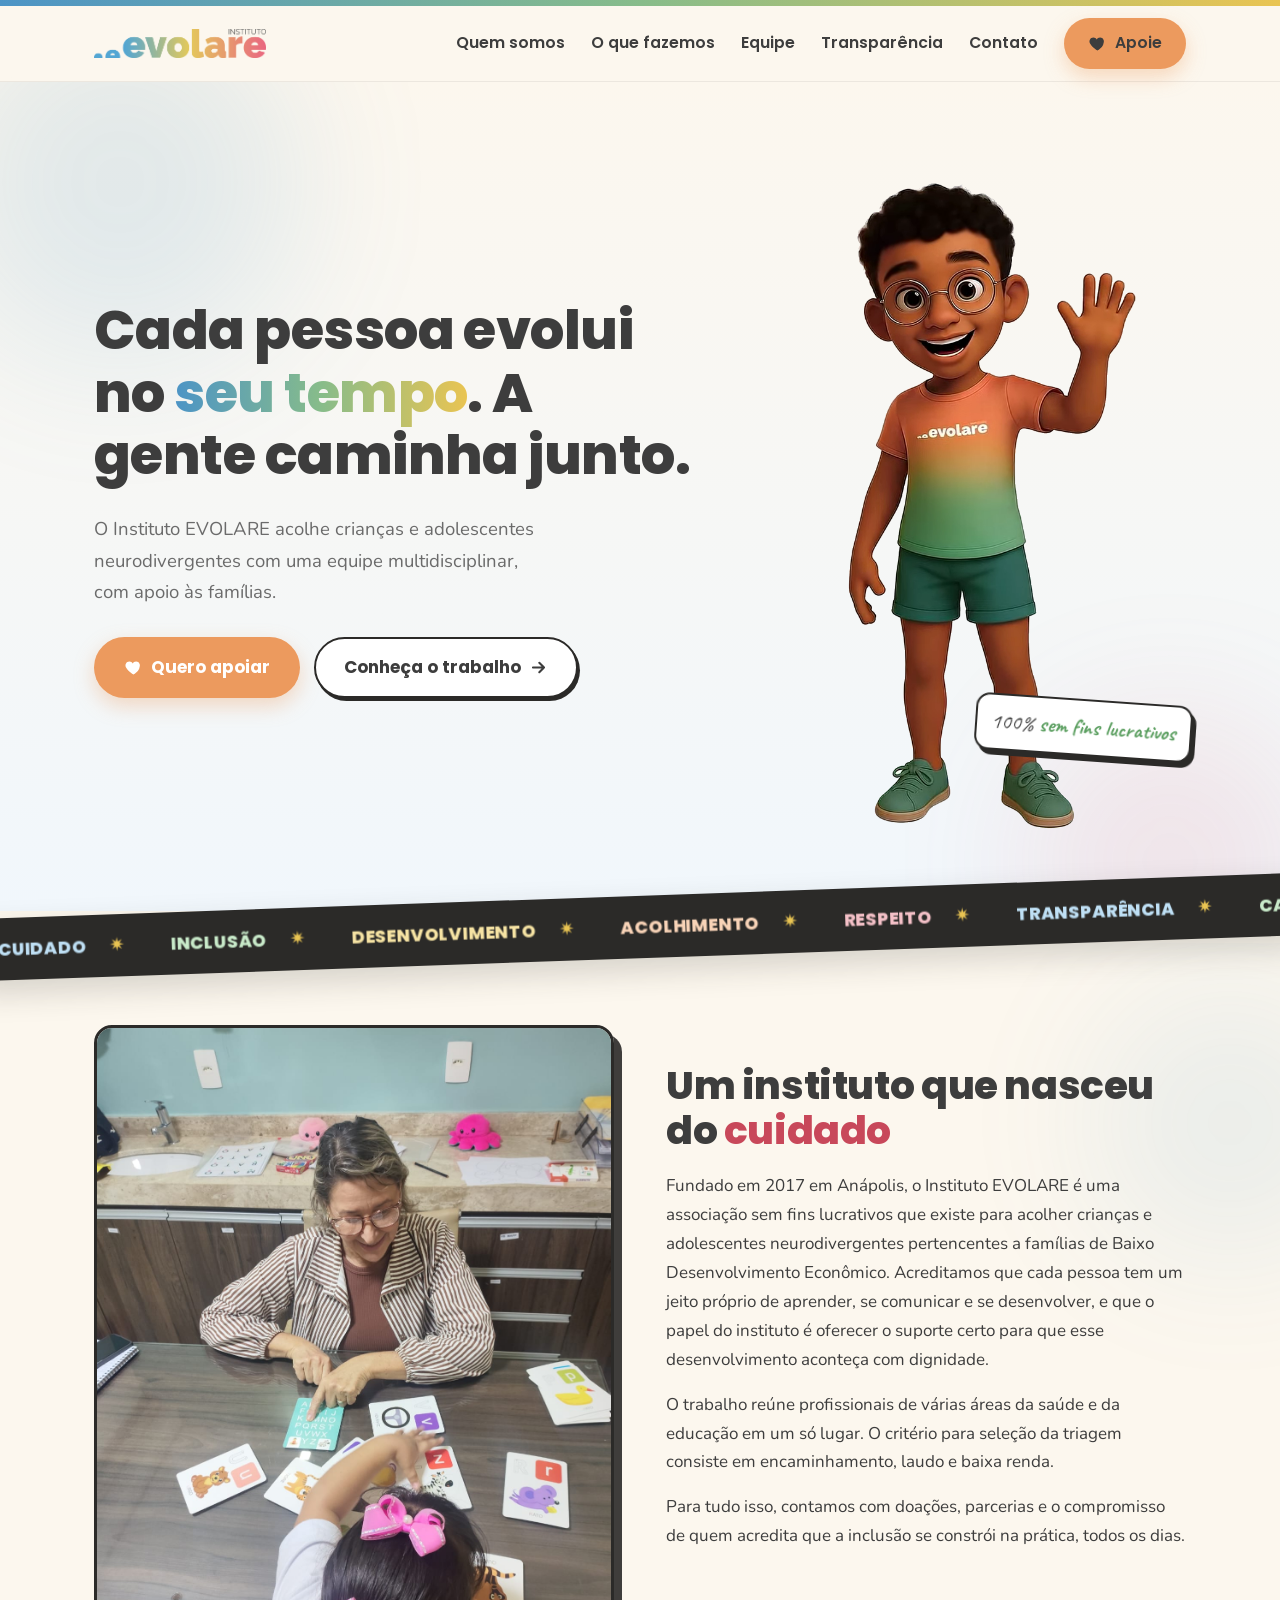
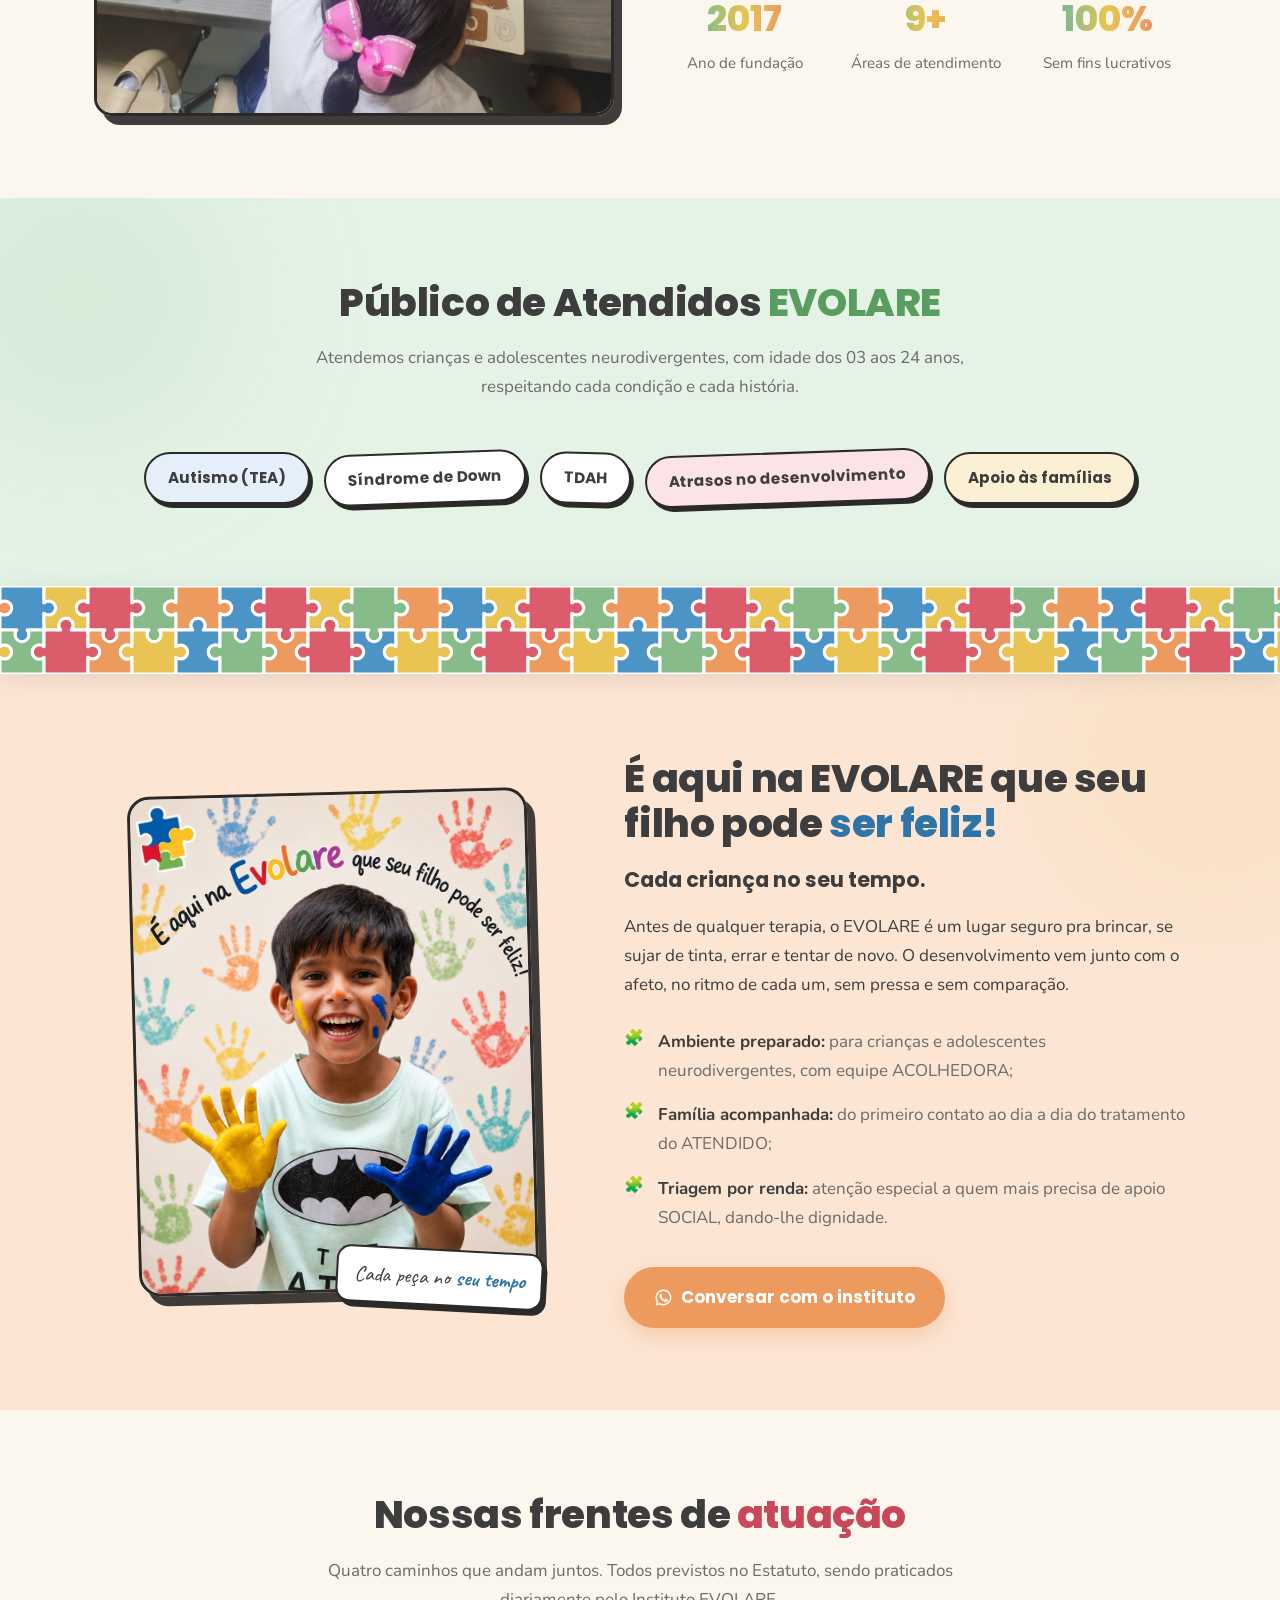
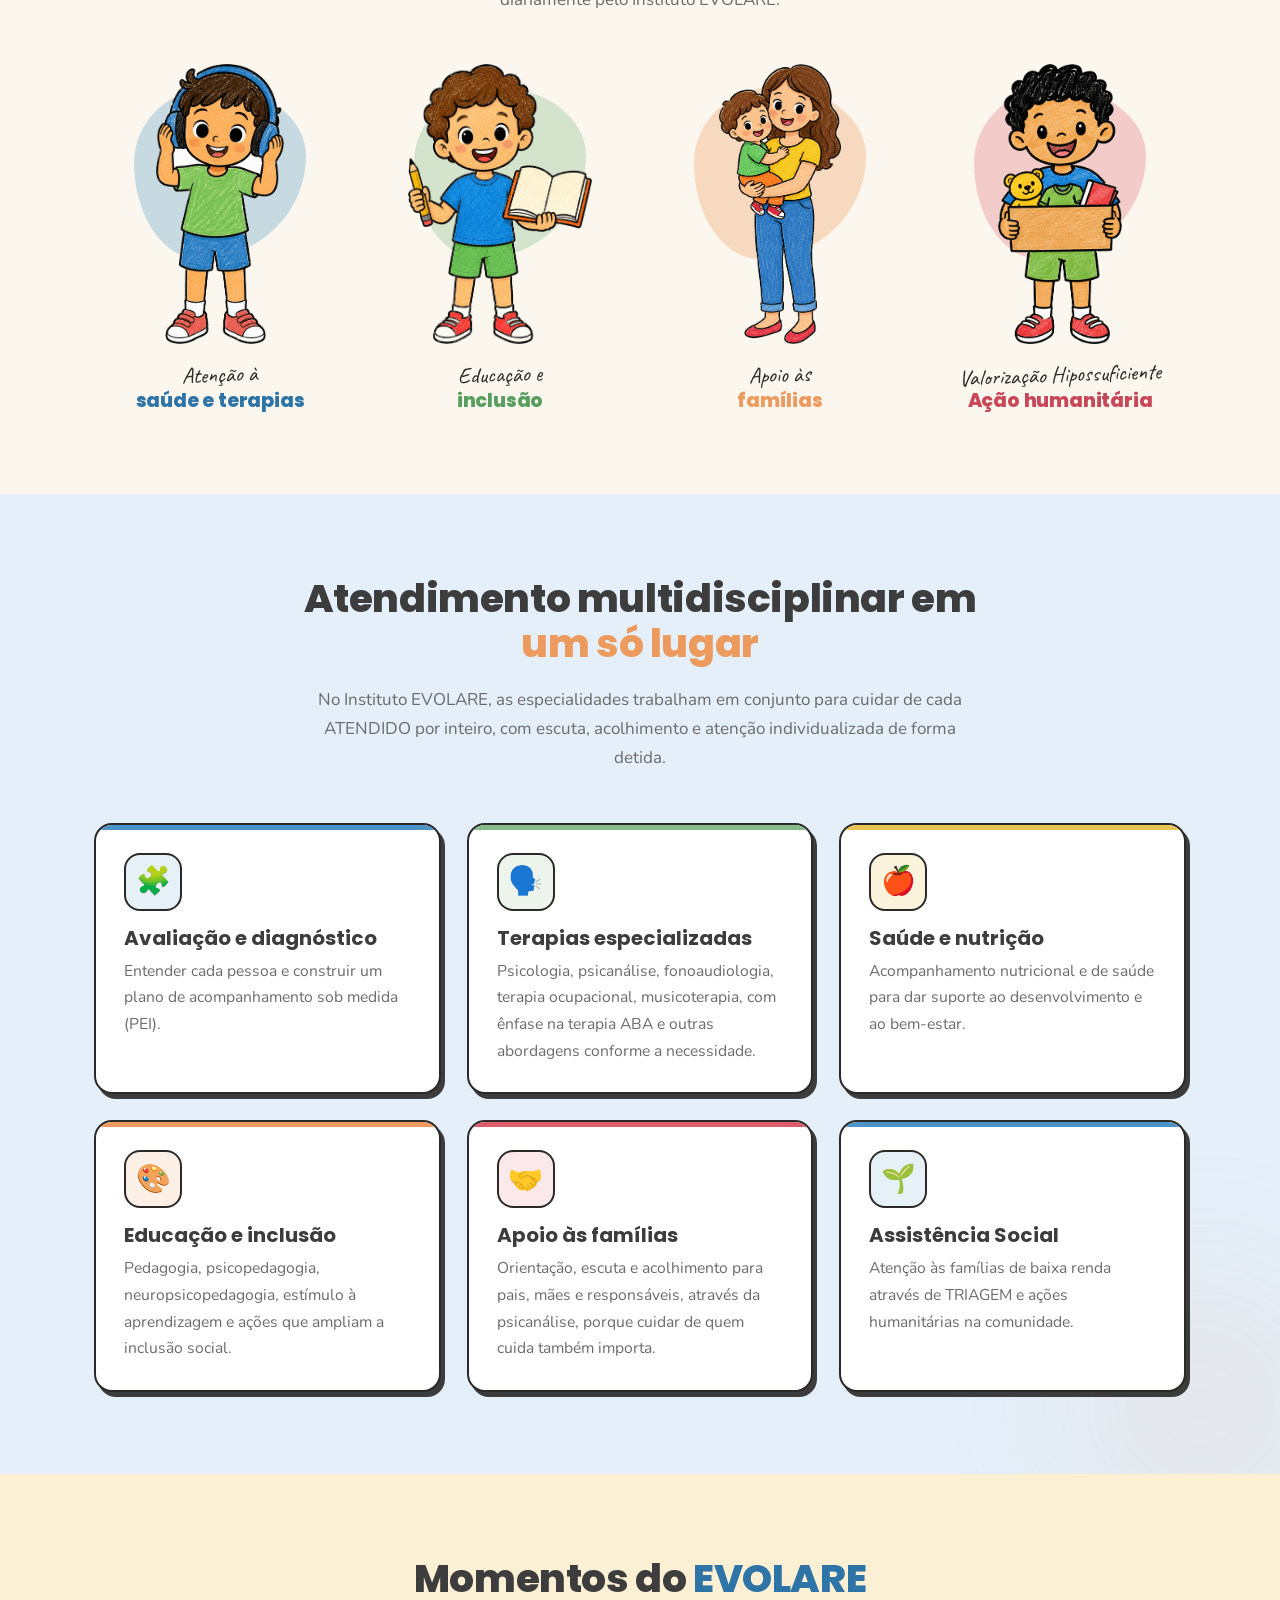
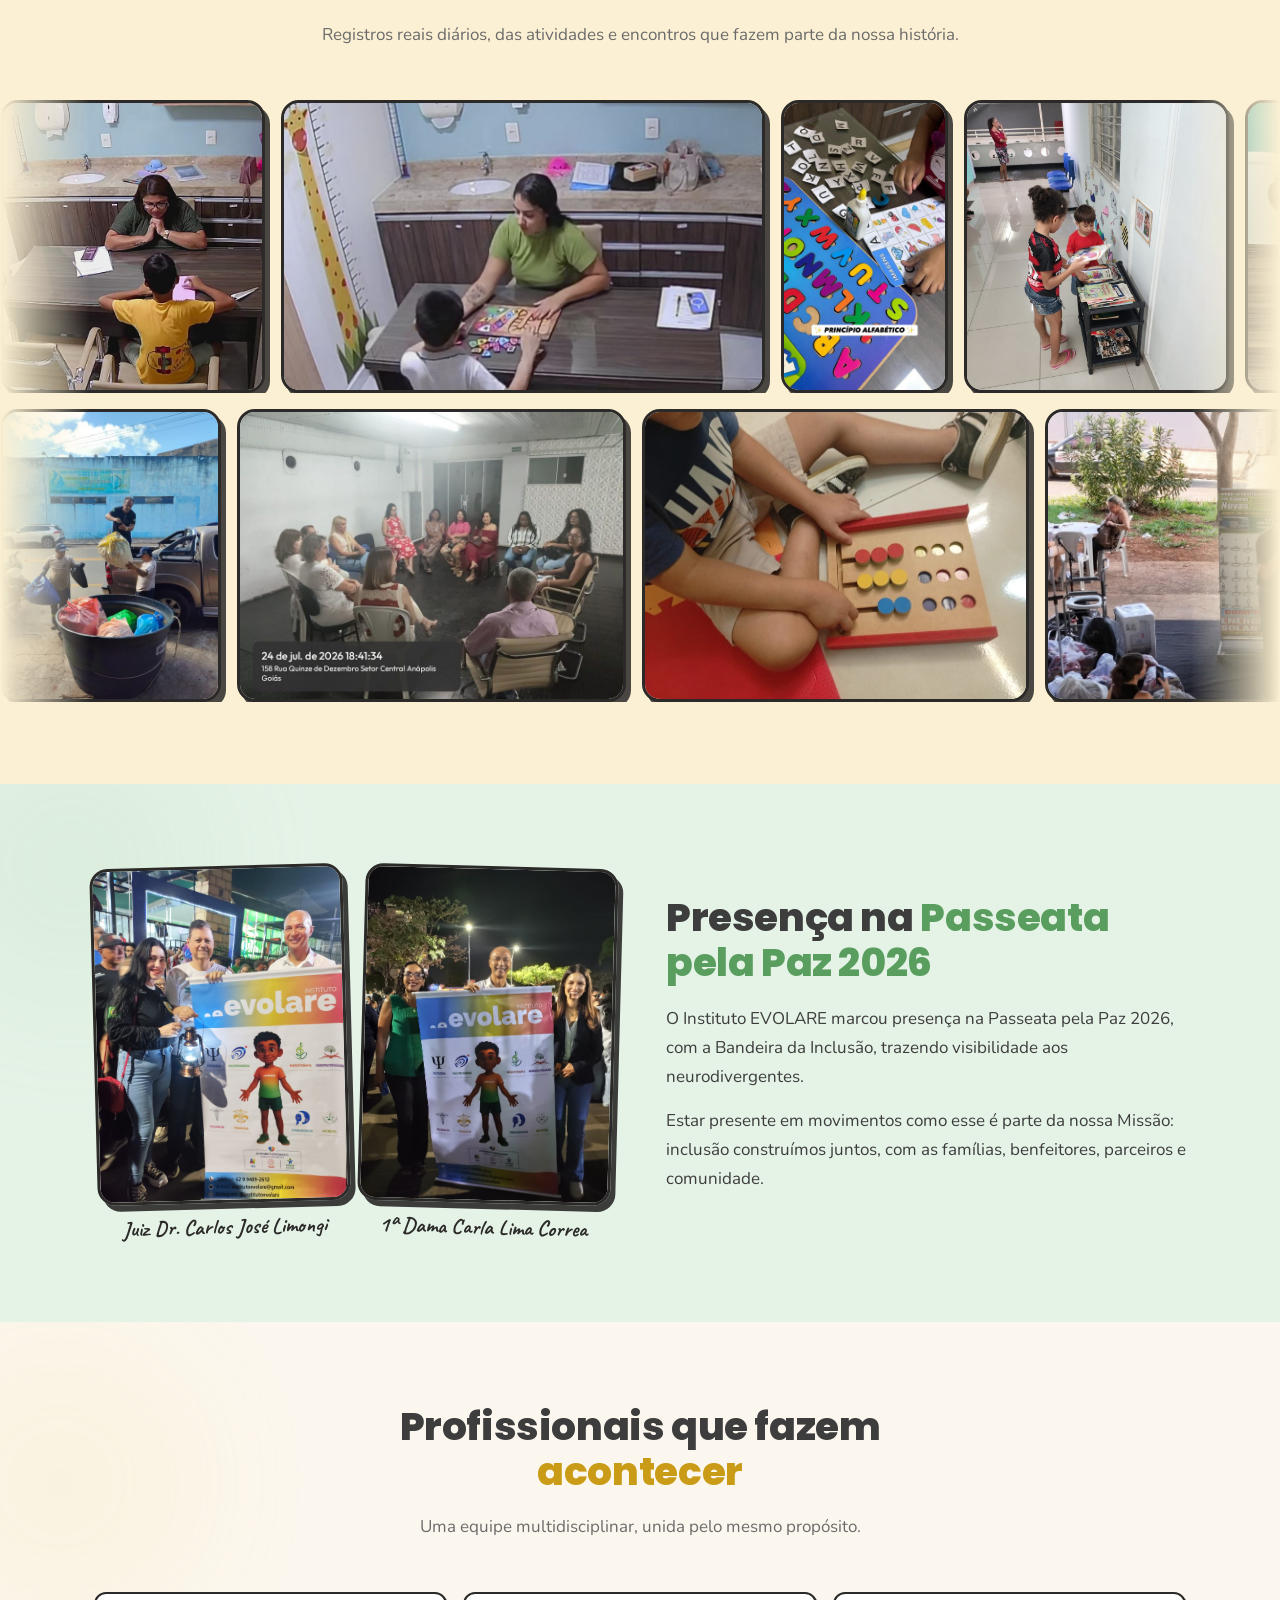
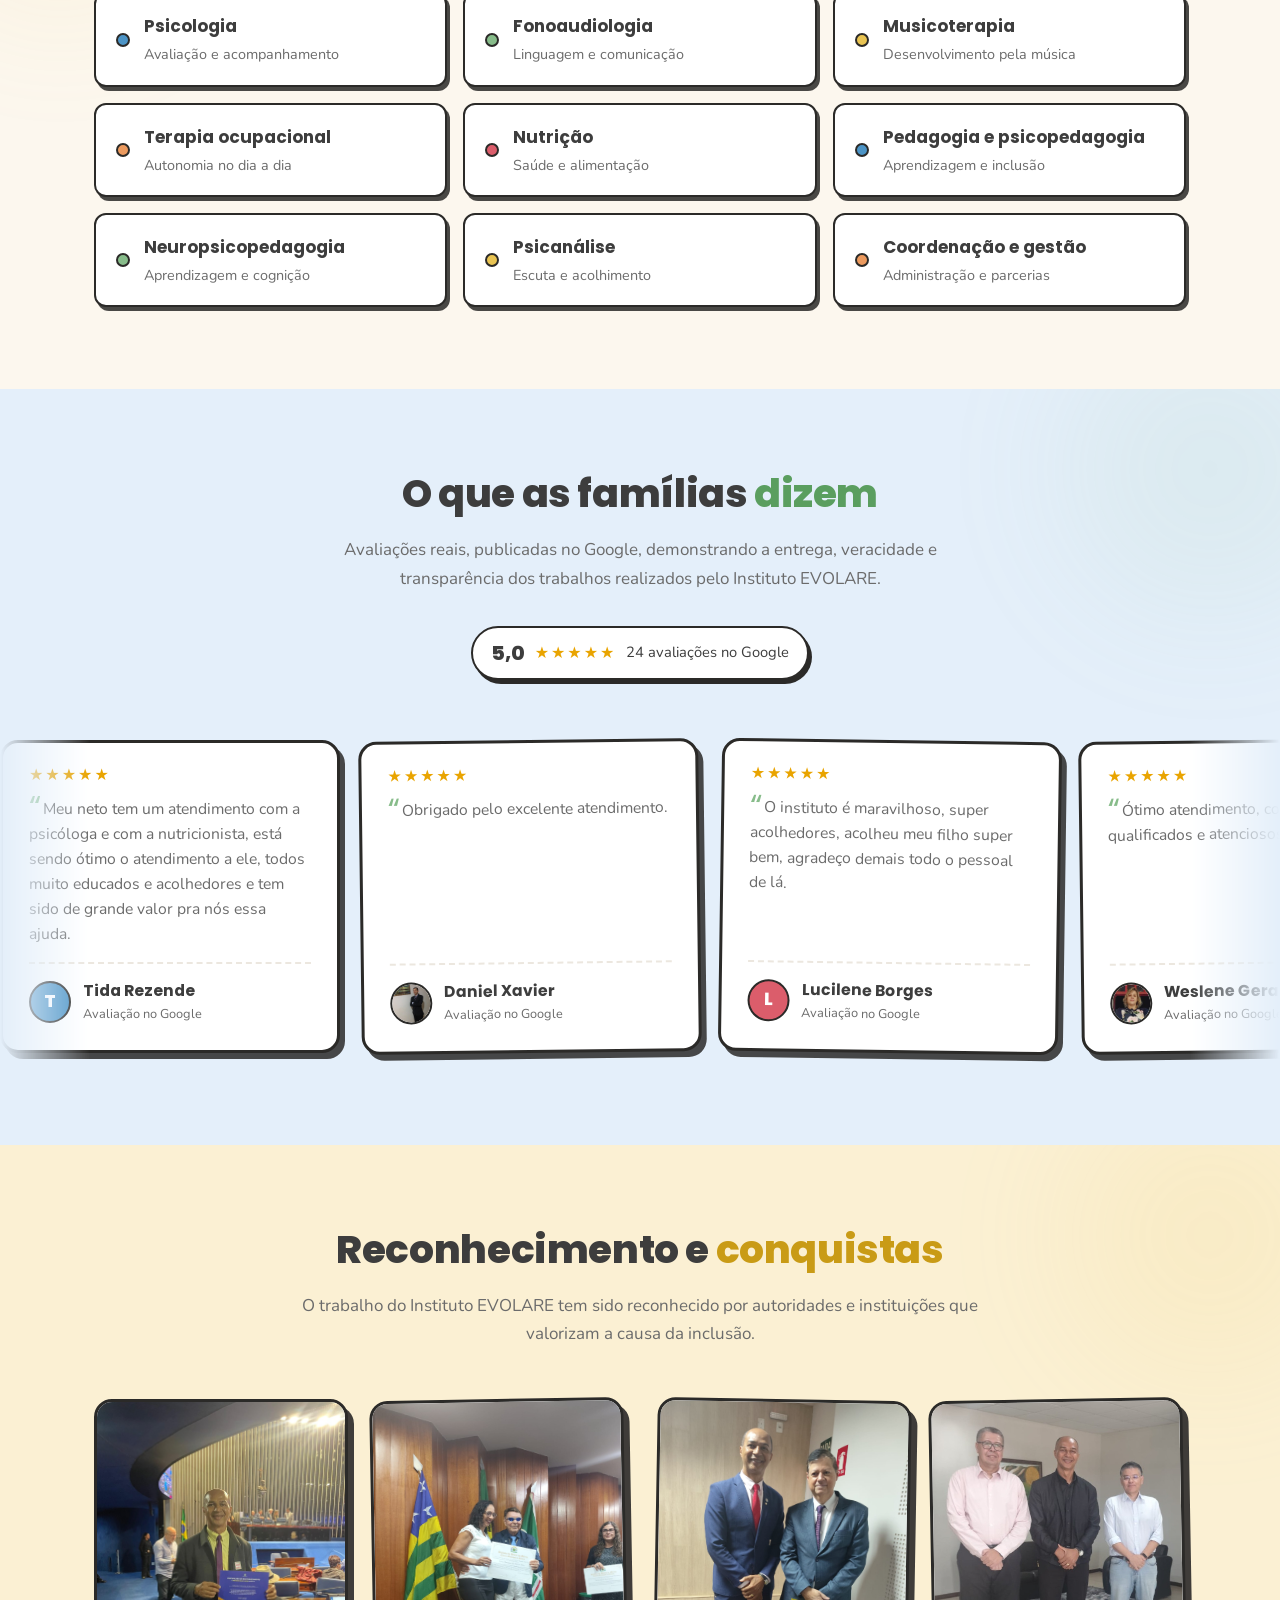
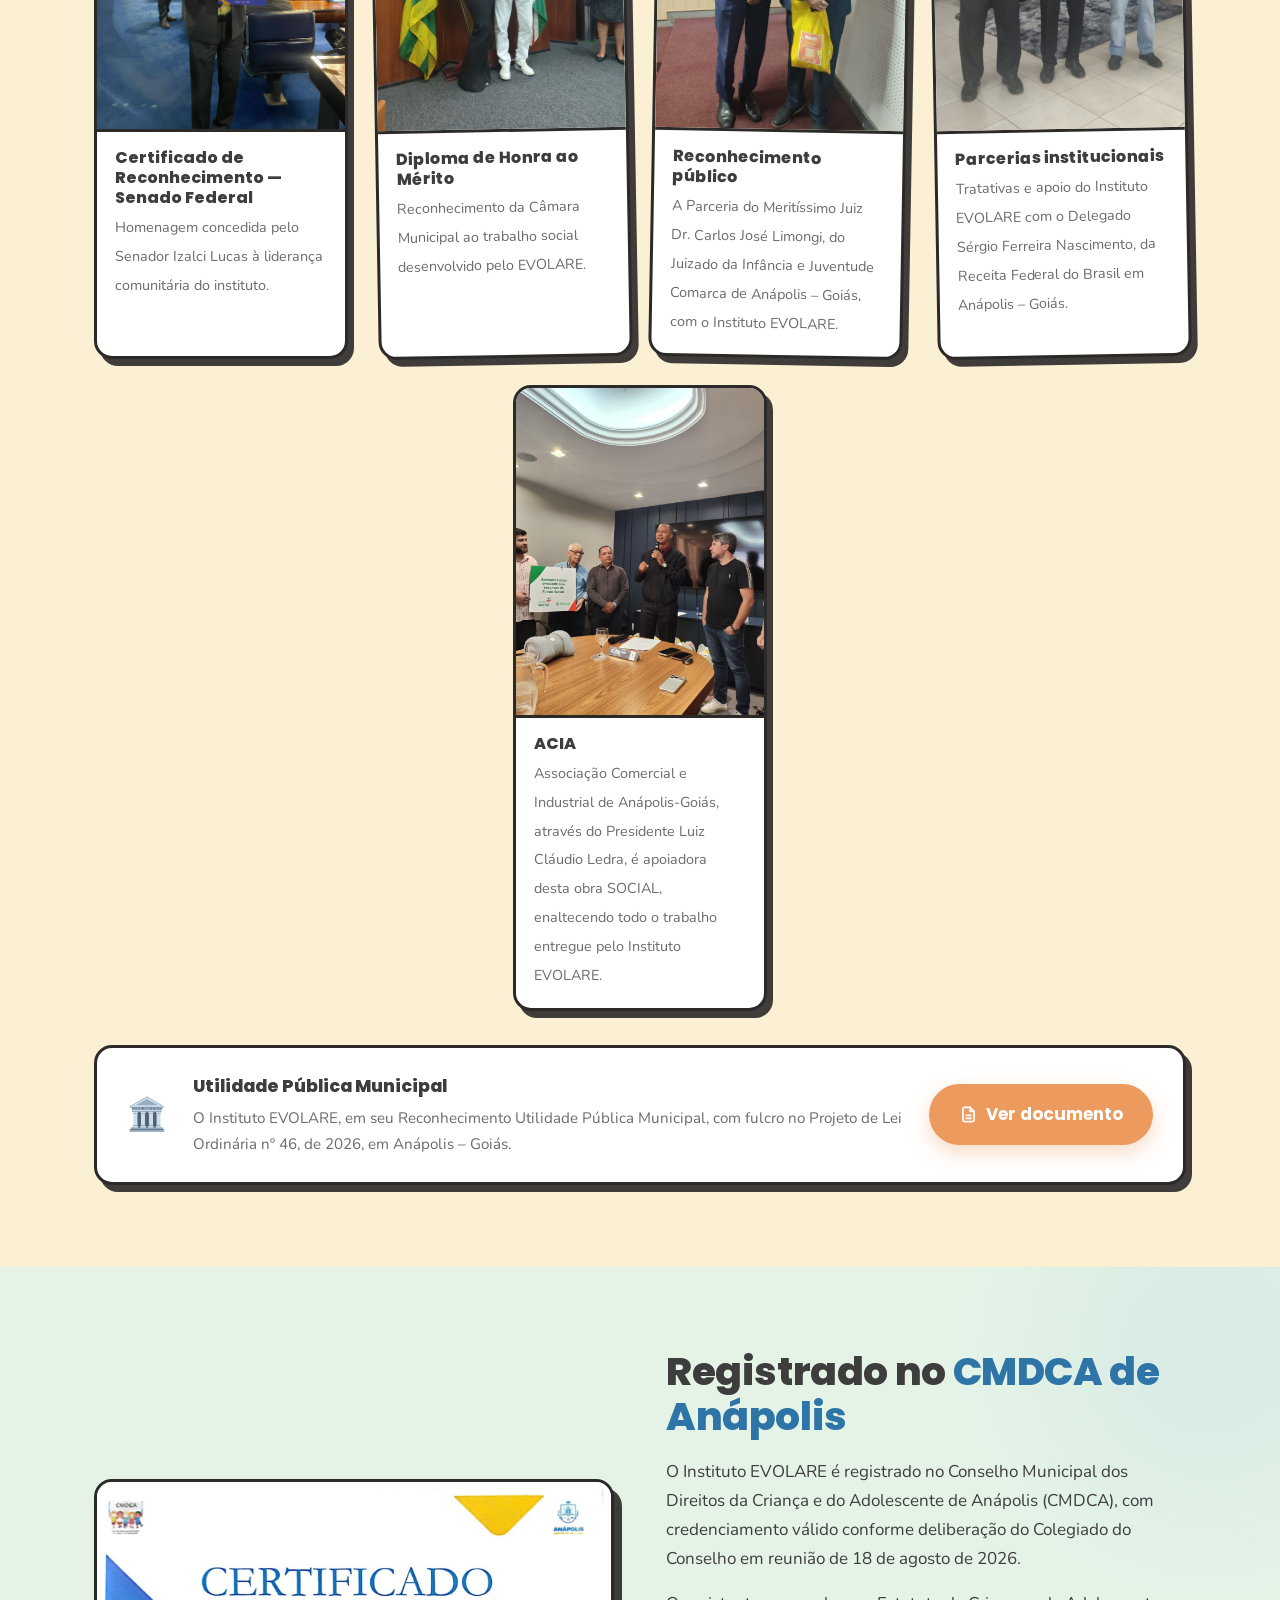
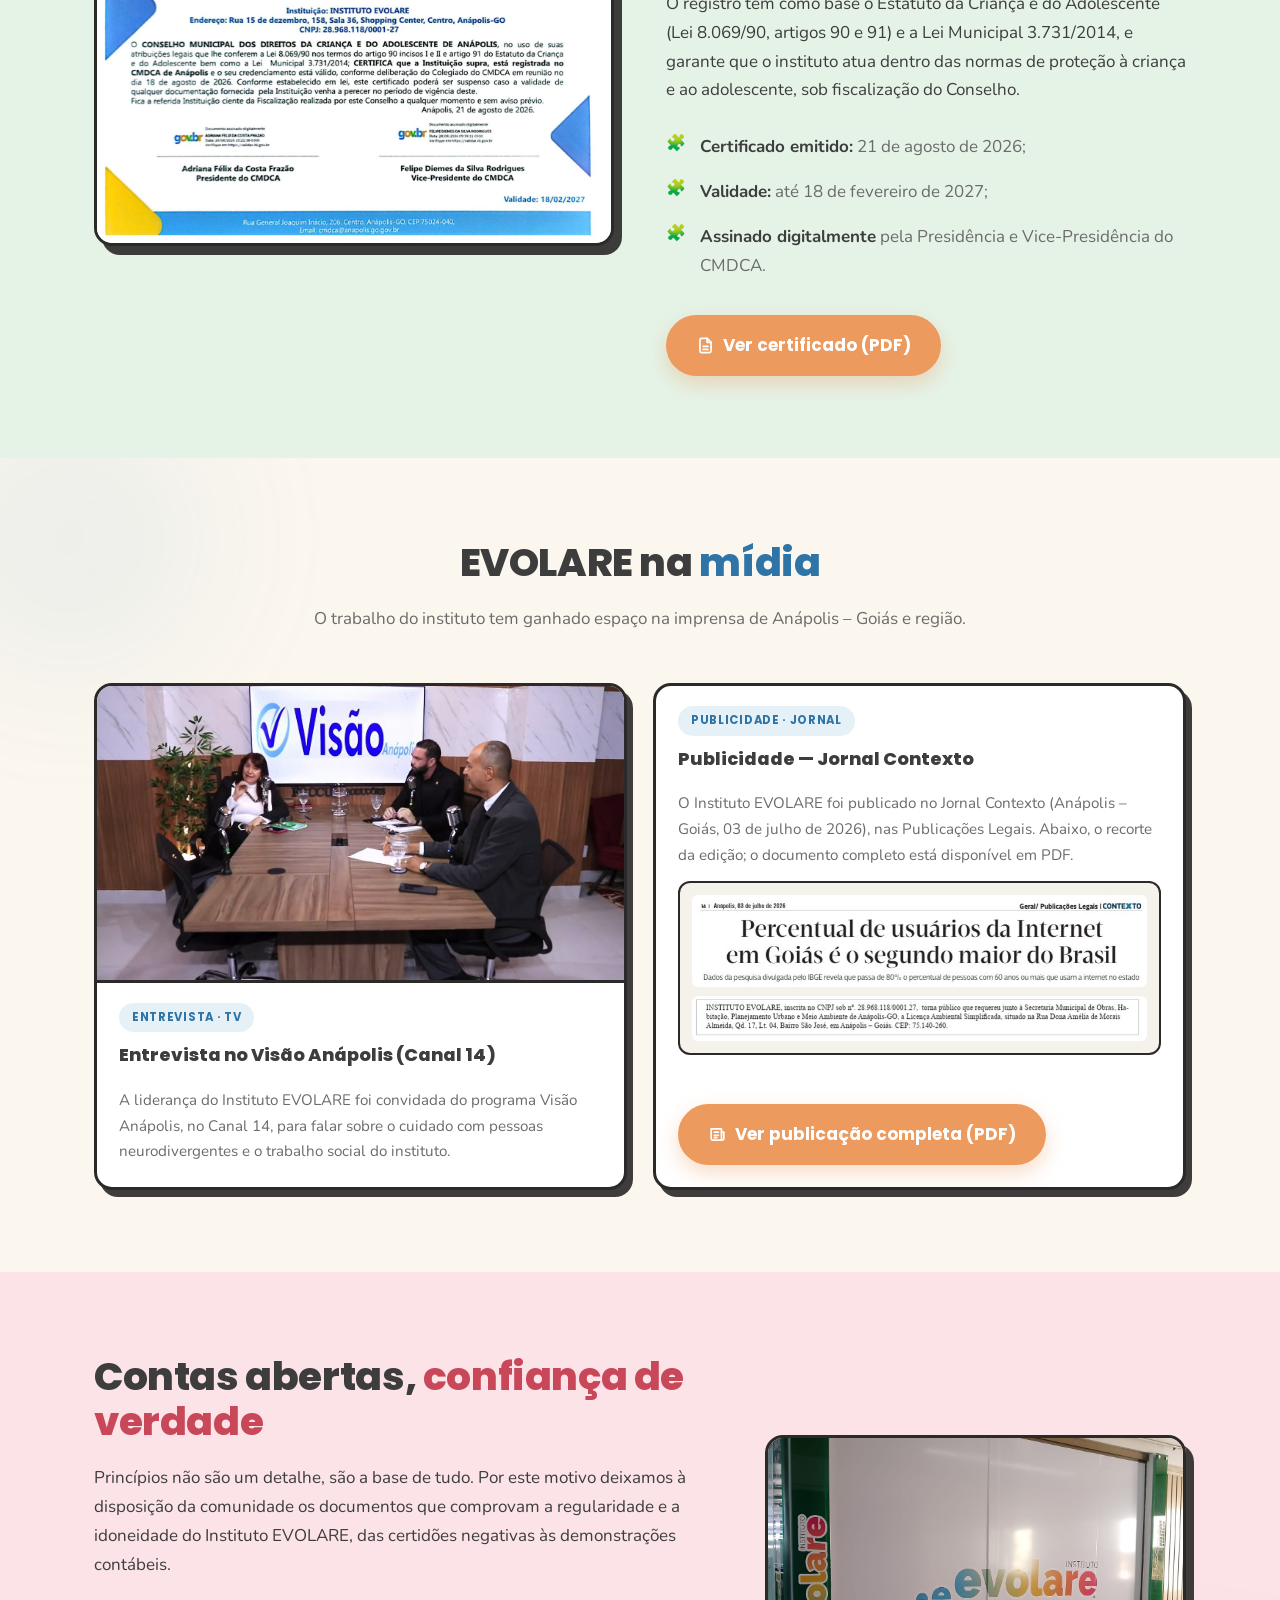
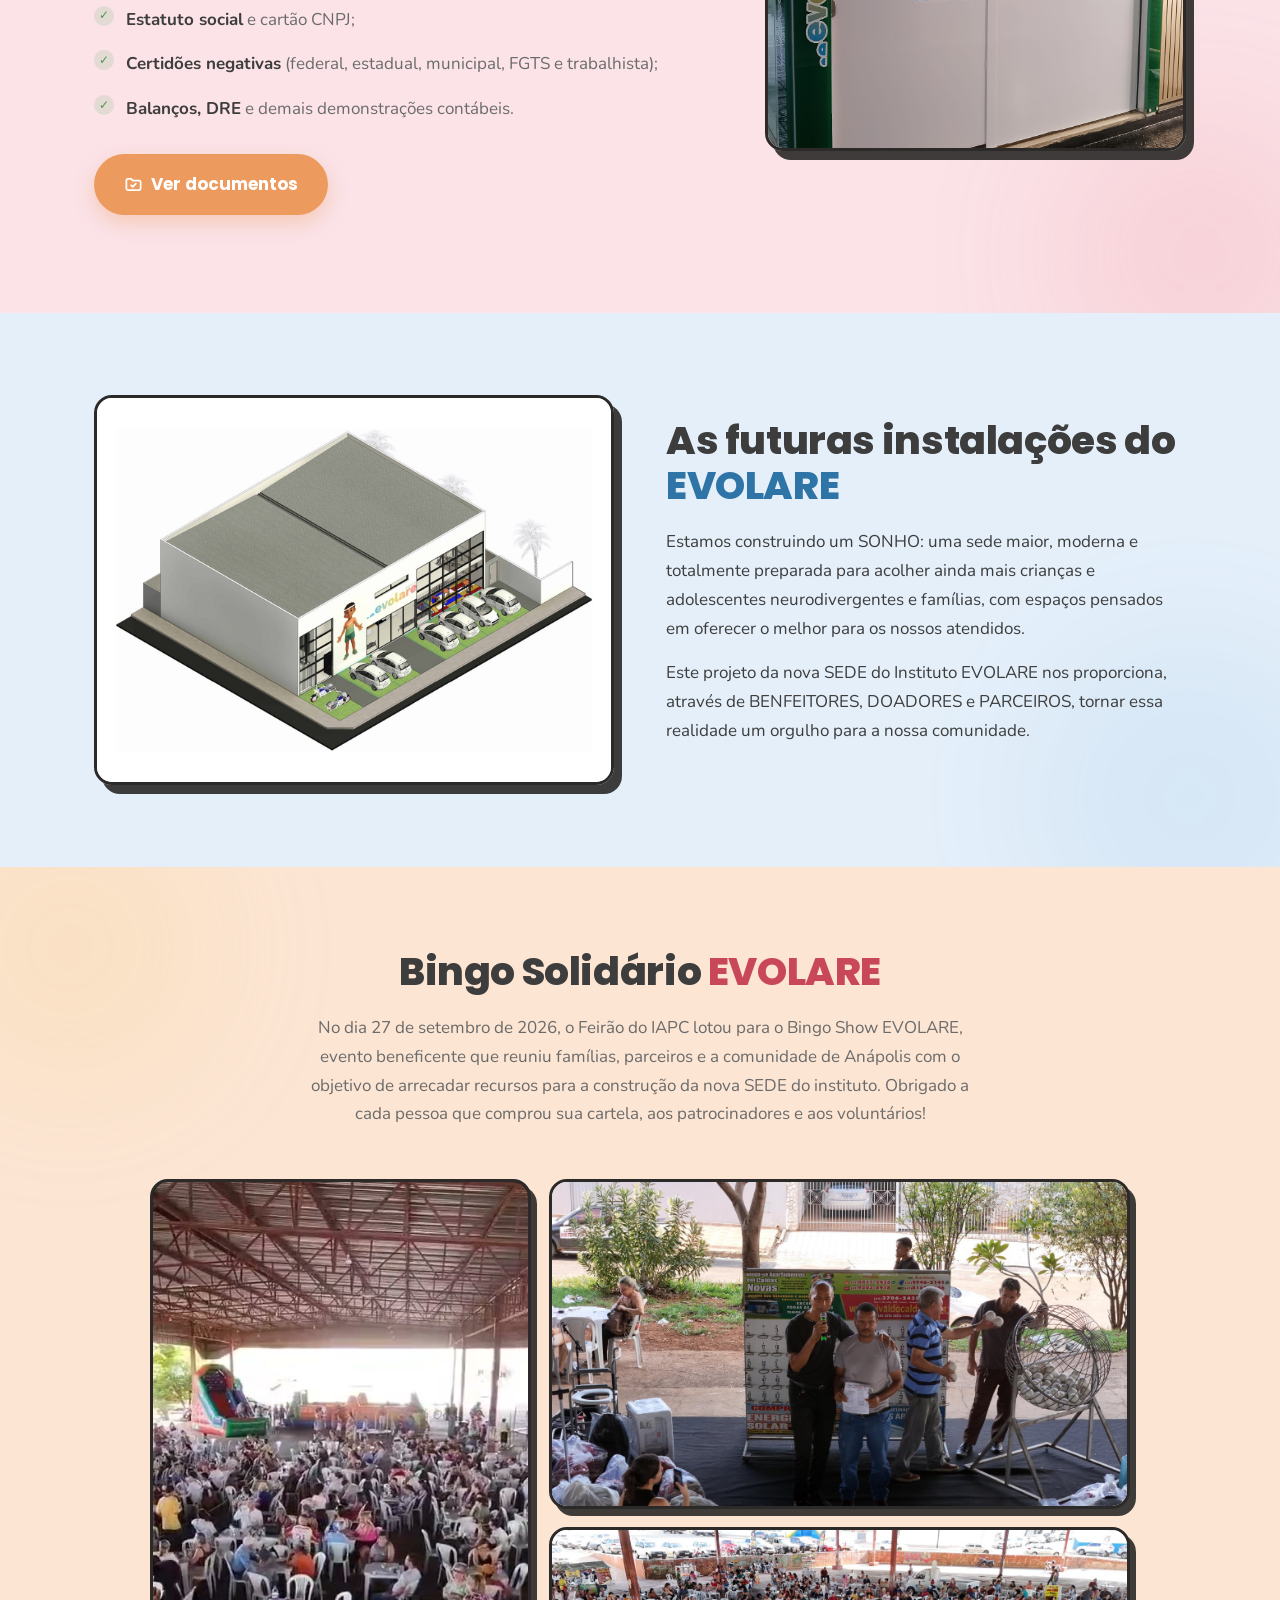
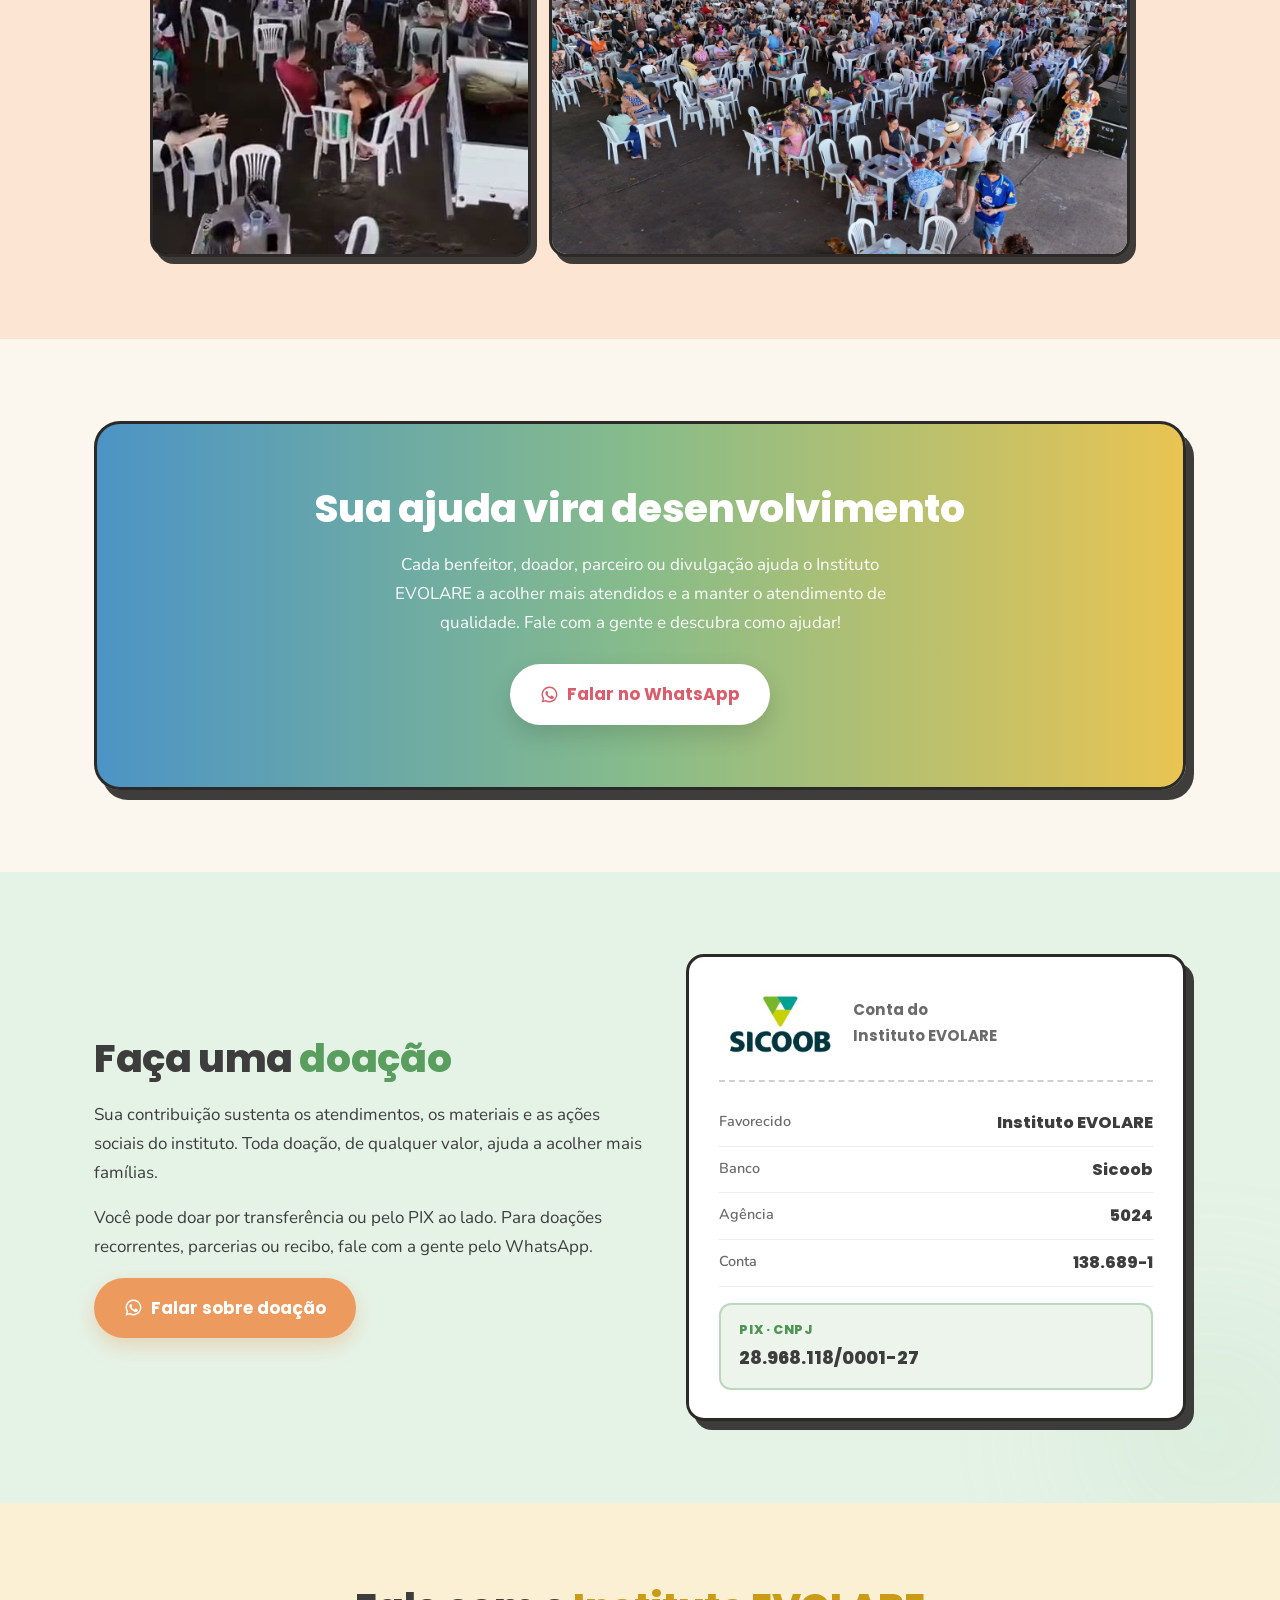
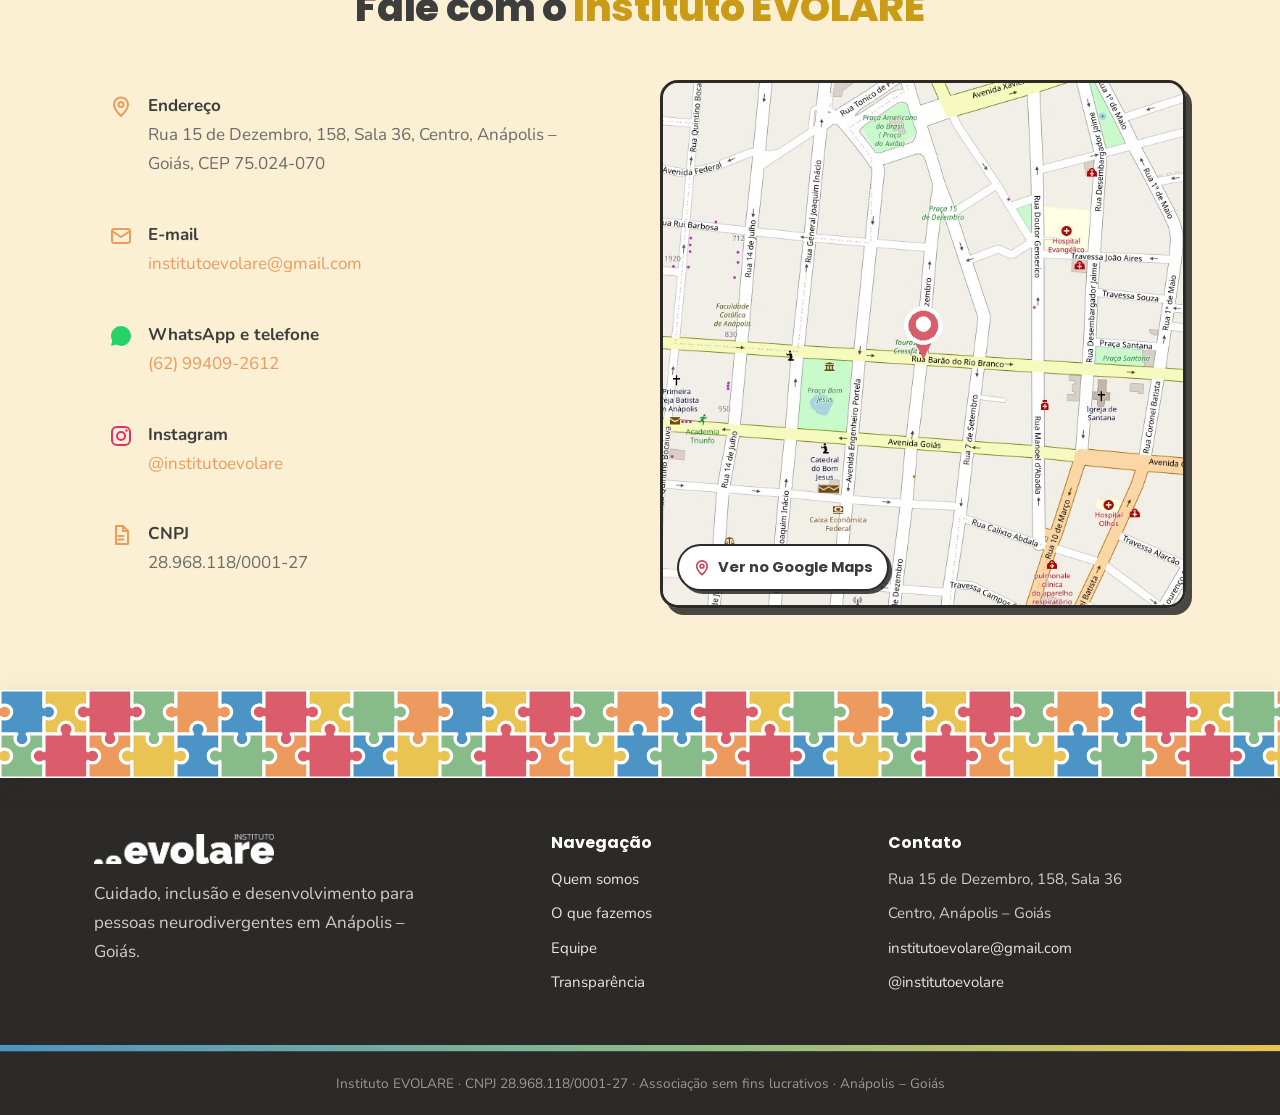
==== index.html @ 3a1609d7 "Publica prévia do site do Instituto EVOLARE para aprovação Cópia provisória do site (com CNDs renova" ====
<!DOCTYPE html>
<html lang="pt-BR">
<head>
  <meta charset="UTF-8">
  <meta name="robots" content="noindex, nofollow">
  <meta name="viewport" content="width=device-width, initial-scale=1.0, maximum-scale=1.0, user-scalable=no">
  <title>Instituto EVOLARE | Cuidado e inclusão para pessoas neurodivergentes</title>
  <meta name="description" content="O Instituto EVOLARE é uma organização sem fins lucrativos de Anápolis – Goiás, que acolhe pessoas neurodivergentes (autismo, síndrome de Down, TDAH) com atendimento interdisciplinar e apoio às famílias.">
  <link rel="canonical" href="https://institutoevolare.com.br/">
  <meta property="og:title" content="Instituto EVOLARE">
  <meta property="og:description" content="Cuidado, inclusão e desenvolvimento para pessoas neurodivergentes em Anápolis – Goiás.">
  <meta property="og:type" content="website">
  <meta property="og:url" content="https://institutoevolare.com.br/">
  <!-- Imagem que aparece ao compartilhar o link (WhatsApp, Instagram, Facebook). -->
  <meta property="og:image" content="https://institutoevolare.com.br/assets/img/campanha-evolare.jpg">
  <meta name="twitter:card" content="summary_large_image">
  <link rel="icon" type="image/png" href="assets/img/favicon.png">
  <link rel="preconnect" href="https://fonts.googleapis.com">
  <link rel="preconnect" href="https://fonts.gstatic.com" crossorigin>
  <link href="https://fonts.googleapis.com/css2?family=Caveat:wght@600;700&family=Poppins:wght@500;600;700;800&family=Nunito:wght@400;600;700;800&display=swap" rel="stylesheet">
  <link rel="stylesheet" href="assets/css/style.css?v=12">
</head>
<body>

  <!-- ====================================================================
       Sprite de doodles (desenhados à mão). Reutilizados via <use>.
       ==================================================================== -->
  <svg width="0" height="0" style="position:absolute" aria-hidden="true" focusable="false">
    <defs>
      <symbol id="dood-star" viewBox="0 0 100 100"><path fill="currentColor" d="M50 6c3 26 18 41 44 44-26 3-41 18-44 44-3-26-18-41-44-44 26-3 41-18 44-44z"/></symbol>
      <symbol id="dood-squiggle" viewBox="0 0 120 40"><path fill="none" stroke="currentColor" stroke-width="6" stroke-linecap="round" d="M6 22C20 2 32 4 44 22S70 38 80 20 100 4 114 20"/></symbol>
      <symbol id="dood-arrow" viewBox="0 0 120 96"><path fill="none" stroke="currentColor" stroke-width="6" stroke-linecap="round" stroke-linejoin="round" d="M8 14C64 4 108 30 100 80"/><path fill="none" stroke="currentColor" stroke-width="6" stroke-linecap="round" stroke-linejoin="round" d="M78 62l22 20 14-26"/></symbol>
      <symbol id="dood-loop" viewBox="0 0 140 60"><path fill="none" stroke="currentColor" stroke-width="6" stroke-linecap="round" d="M6 40C20 10 40 10 44 34c2 16-14 18-12 2C34 18 60 14 78 34c14 16 32 12 54-12"/></symbol>
      <symbol id="dood-spiral" viewBox="0 0 100 100"><path fill="none" stroke="currentColor" stroke-width="6" stroke-linecap="round" d="M50 52a5 5 0 1 1-5 5 16 16 0 1 1 22-4 28 28 0 1 1-40 4 40 40 0 1 1 58-6"/></symbol>
      <symbol id="dood-heart" viewBox="0 0 100 100"><path fill="currentColor" d="M50 86C20 64 8 46 8 30 8 16 18 8 30 8c8 0 15 4 20 12 5-8 12-12 20-12 12 0 22 8 22 22 0 16-12 34-42 56z"/></symbol>
      <symbol id="dood-ring" viewBox="0 0 120 100"><path fill="none" stroke="currentColor" stroke-width="5" stroke-linecap="round" d="M64 10C24 8 8 34 14 58s46 38 76 28 22-74 6-84C78 8 40 6 30 26"/></symbol>
      <symbol id="dood-zig" viewBox="0 0 60 100"><path fill="currentColor" d="M34 4 12 54h16l-10 42 34-58H34z"/></symbol>
      <symbol id="dood-plus" viewBox="0 0 40 40"><path fill="none" stroke="currentColor" stroke-width="6" stroke-linecap="round" d="M20 6v28M6 20h28"/></symbol>
      <symbol id="dood-dots" viewBox="0 0 64 20"><circle cx="8" cy="10" r="5" fill="currentColor"/><circle cx="32" cy="10" r="5" fill="currentColor"/><circle cx="56" cy="10" r="5" fill="currentColor"/></symbol>
      <!-- Traços grossos de pincel, usados na seção das frentes de atuação -->
      <symbol id="brush-wave" viewBox="0 0 60 200"><path fill="none" stroke="currentColor" stroke-width="9" stroke-linecap="round" d="M32 8C6 30 54 48 30 70S8 110 32 132s20 42-4 60"/></symbol>
      <symbol id="brush-zig" viewBox="0 0 100 60"><path fill="none" stroke="currentColor" stroke-width="9" stroke-linecap="round" stroke-linejoin="round" d="M6 46 30 12l22 34L74 14l20 32"/></symbol>
      <symbol id="brush-arcs" viewBox="0 0 90 90"><path fill="none" stroke="currentColor" stroke-width="8" stroke-linecap="round" d="M12 80C12 44 40 16 78 12M28 84c2-28 24-50 52-52M46 86c0-16 14-30 34-32"/></symbol>
      <symbol id="brush-bars" viewBox="0 0 70 90"><path fill="none" stroke="currentColor" stroke-width="9" stroke-linecap="round" d="M12 82 26 8M36 84 50 10M58 78 68 24"/></symbol>
    </defs>
  </svg>

  <div class="progress" id="progress"></div>

  <!-- Header -->
  <header class="site-header">
    <div class="gradient-bar"></div>
    <nav class="nav">
      <a href="index.html" class="nav__logo"><img src="assets/img/logo-evolare.png" alt="Instituto EVOLARE"></a>
      <button class="nav__toggle" id="navToggle" aria-label="Abrir menu"><span></span><span></span><span></span></button>
      <ul class="nav__menu" id="navMenu">
        <li><a href="#sobre">Quem somos</a></li>
        <li><a href="#atuacao">O que fazemos</a></li>
        <li><a href="#equipe">Equipe</a></li>
        <li><a href="transparencia.html">Transparência</a></li>
        <li><a href="#contato">Contato</a></li>
        <li><a href="#apoiar" class="btn btn--primary" style="padding:10px 22px;"><svg class="btn__ic" viewBox="0 0 24 24" fill="currentColor" aria-hidden="true"><path d="M12 21s-7.5-4.6-9.6-9.2C.9 8.4 3 4.5 6.7 4.5c2.1 0 3.6 1.1 4.3 2.4.7-1.3 2.2-2.4 4.3-2.4 3.7 0 5.8 3.9 4.3 7.3C19.5 16.4 12 21 12 21z"/></svg>Apoie</a></li>
      </ul>
    </nav>
  </header>

  <!-- Hero -->
  <section class="hero">
    <span class="blob blob--azul" style="width:360px;height:360px;top:-80px;left:-60px;"></span>
    <span class="blob blob--coral" style="width:300px;height:300px;bottom:-100px;right:-40px;"></span>

    <!-- doodles flutuantes -->
    <svg class="doodle d-amarelo twinkle" style="width:40px;height:40px;top:80px;left:6%;" aria-hidden="true"><use href="#dood-star"/></svg>
    <svg class="doodle d-azul float-b" style="width:120px;height:40px;top:52px;left:38%;--r:-6deg;" aria-hidden="true"><use href="#dood-squiggle"/></svg>
    <svg class="doodle d-coral twinkle" style="width:26px;height:26px;top:150px;right:44%;" aria-hidden="true"><use href="#dood-star"/></svg>
    <svg class="doodle d-laranja float-a" style="width:52px;height:52px;top:28px;right:8%;--r:0deg;" aria-hidden="true"><use href="#dood-zig"/></svg>
    <svg class="doodle d-azul" style="width:30px;height:30px;bottom:120px;right:6%;" aria-hidden="true"><use href="#dood-plus"/></svg>

    <div class="container">
      <div class="hero__grid">
        <div>
          <h1 class="reveal">Cada pessoa evolui no <span class="grad">seu tempo</span>. A gente caminha junto.
          </h1>
          <p class="lead reveal d2">O Instituto EVOLARE acolhe crianças e adolescentes neurodivergentes com uma equipe multidisciplinar, com apoio às famílias.</p>
          <div class="hero__cta reveal d3">
            <a href="#apoiar" class="btn btn--primary"><svg class="btn__ic" viewBox="0 0 24 24" fill="currentColor" aria-hidden="true"><path d="M12 21s-7.5-4.6-9.6-9.2C.9 8.4 3 4.5 6.7 4.5c2.1 0 3.6 1.1 4.3 2.4.7-1.3 2.2-2.4 4.3-2.4 3.7 0 5.8 3.9 4.3 7.3C19.5 16.4 12 21 12 21z"/></svg>Quero apoiar</a>
            <a href="#atuacao" class="btn btn--ghost">Conheça o trabalho<svg class="btn__ic btn__ic--seta" viewBox="0 0 24 24" fill="none" stroke="currentColor" stroke-width="2.6" stroke-linecap="round" stroke-linejoin="round" aria-hidden="true"><path d="M5 12h14M13 6l6 6-6 6"/></svg></a>
          </div>
        </div>
        <div class="hero__art reveal d2">
          <!-- Mascote com fundo recortado: o WebM tem canal alpha de verdade (VP9 + alpha),
               gerado por scripts/recortar-fundo-video.py. Por isso ele fica rente ao fundo
               do site, sem caixa, sem borda. Se o vídeo não carregar, entra o poster PNG,
               que também é transparente. -->
          <video id="mascoteVideo" class="hero__mascote" autoplay muted loop playsinline
                 preload="auto" poster="assets/img/mascote-poster.png"
                 disablepictureinpicture disableremoteplayback
                 tabindex="-1" aria-label="Mascote do Instituto EVOLARE acenando">
            <source src="assets/video/mascote-acenando.webm" type="video/webm">
            <img src="assets/img/mascote-poster.png" alt="Mascote do Instituto EVOLARE">
          </video>
          <span class="hero__tag">100% <b>sem fins lucrativos</b></span>
        </div>
      </div>
    </div>
  </section>

  <!-- Fita de valores -->
  <div class="ribbon" aria-hidden="true">
    <div class="ribbon__track">
      <span class="r-azul">Cuidado</span><span class="r-verde">Inclusão</span><span class="r-amarelo">Desenvolvimento</span><span class="r-laranja">Acolhimento</span><span class="r-coral">Respeito</span><span class="r-azul">Transparência</span><span class="r-verde">Cada um no seu tempo</span>
      <span class="r-azul">Cuidado</span><span class="r-verde">Inclusão</span><span class="r-amarelo">Desenvolvimento</span><span class="r-laranja">Acolhimento</span><span class="r-coral">Respeito</span><span class="r-azul">Transparência</span><span class="r-verde">Cada um no seu tempo</span>
    </div>
  </div>

  <!-- Sobre -->
  <section class="section bg-creme" id="sobre">
    <span class="blob blob--azul" style="width:280px;height:280px;top:40px;right:-90px;opacity:.35;"></span>
    <svg class="doodle d-amarelo spin-slow" style="width:46px;height:46px;top:60px;left:4%;" aria-hidden="true"><use href="#dood-star"/></svg>
    <div class="container">
      <div class="sobre">
        <div class="sobre__media reveal">
          <svg class="doodle d-coral twinkle" style="width:34px;height:34px;top:-18px;left:-16px;z-index:2;" aria-hidden="true"><use href="#dood-star"/></svg>
          <img src="assets/img/galeria/atendimento-alfabeto.jpg" alt="Terapeuta em atendimento com criança usando fichas do alfabeto no Instituto EVOLARE" style="aspect-ratio:auto; height:auto;">
        </div>
        <div class="reveal d1">
          <h2>Um instituto que nasceu do <span class="c-coral">cuidado</span>
          </h2>
          <p>Fundado em 2017 em Anápolis, o Instituto EVOLARE é uma associação sem fins lucrativos que existe para acolher crianças e adolescentes neurodivergentes pertencentes a famílias de Baixo Desenvolvimento Econômico. Acreditamos que cada pessoa tem um jeito próprio de aprender, se comunicar e se desenvolver, e que o papel do instituto é oferecer o suporte certo para que esse desenvolvimento aconteça com dignidade.</p>
          <p>O trabalho reúne profissionais de várias áreas da saúde e da educação em um só lugar. O critério para seleção da triagem consiste em encaminhamento, laudo e baixa renda.</p>
          <p>Para tudo isso, contamos com doações, parcerias e o compromisso de quem acredita que a inclusão se constrói na prática, todos os dias.</p>
          <div class="stats">
            <div class="stat"><b class="count" data-count="2017">2017</b><span>Ano de fundação</span></div>
            <div class="stat"><b class="count" data-count="9" data-suffix="+">9+</b><span>Áreas de atendimento</span></div>
            <div class="stat"><b class="count" data-count="100" data-suffix="%">100%</b><span>Sem fins lucrativos</span></div>
          </div>
        </div>
      </div>
    </div>
  </section>

  <!-- Para quem -->
  <section class="section bg-verde">
    <span class="blob blob--verde" style="width:320px;height:320px;top:-60px;left:-80px;"></span>
    <svg class="doodle d-verde float-b" style="width:120px;height:40px;top:40px;right:6%;--r:4deg;" aria-hidden="true"><use href="#dood-squiggle"/></svg>
    <div class="container">
      <div class="section-head reveal">
        <h2>Público de Atendidos <span class="c-verde">EVOLARE</span></h2>
        <p>Atendemos crianças e adolescentes neurodivergentes, com idade dos 03 aos 24 anos, respeitando cada condição e cada história.</p>
      </div>
      <div class="pill-list reveal d1">
        <span class="pill">Autismo (TEA)</span>
        <span class="pill">Síndrome de Down</span>
        <span class="pill">TDAH</span>
        <span class="pill">Atrasos no desenvolvimento</span>
        <span class="pill">Apoio às famílias</span>
      </div>
    </div>
  </section>

  <!-- Faixa de quebra-cabeça (símbolo da conscientização do autismo) -->
  <div class="puzzle-band" role="presentation"></div>

  <!-- Campanha: a criança pode ser criança -->
  <section class="section bg-laranja" id="campanha">
    <span class="blob blob--amarelo" style="width:300px;height:300px;top:-70px;right:-80px;opacity:.35;"></span>
    <svg class="doodle d-coral twinkle" style="width:30px;height:30px;top:56px;left:5%;" aria-hidden="true"><use href="#dood-star"/></svg>
    <svg class="doodle d-azul float-b" style="width:110px;height:38px;bottom:50px;right:6%;--r:-4deg;" aria-hidden="true"><use href="#dood-squiggle"/></svg>
    <div class="container">
      <div class="campanha">
        <div class="campanha__art reveal">
          <img src="assets/img/campanha-evolare.jpg" width="900" height="1125"
               alt="Criança sorrindo com as mãos pintadas de amarelo e azul, ao lado da frase: é aqui na EVOLARE que seu filho pode ser feliz">
          <span class="campanha__tag">Cada peça no <b>seu tempo</b></span>
        </div>
        <div class="reveal d1">
          <h2>É aqui na EVOLARE que seu filho pode <span class="c-azul">ser feliz!</span>
          </h2>
          <p style="font-family:'Poppins',sans-serif; font-weight:700; font-size:1.3rem; margin-top:-4px;">Cada criança no seu tempo.</p>
          <p>Antes de qualquer terapia, o EVOLARE é um lugar seguro pra brincar, se sujar de tinta, errar e tentar de novo. O desenvolvimento vem junto com o afeto, no ritmo de cada um, sem pressa e sem comparação.</p>
          <ul class="campanha__lista">
            <li><b>Ambiente preparado:</b> para crianças e adolescentes neurodivergentes, com equipe ACOLHEDORA;</li>
            <li><b>Família acompanhada:</b> do primeiro contato ao dia a dia do tratamento do ATENDIDO;</li>
            <li><b>Triagem por renda:</b> atenção especial a quem mais precisa de apoio SOCIAL, dando-lhe dignidade.</li>
          </ul>
          <a href="https://wa.me/5562994092612?text=Ol%C3%A1%2C%20gostaria%20de%20saber%20mais%20sobre%20o%20atendimento%20do%20Instituto%20EVOLARE" target="_blank" rel="noopener" class="btn btn--primary"><svg class="btn__ic" viewBox="0 0 24 24" fill="currentColor" aria-hidden="true"><path d="M12 2a10 10 0 0 0-8.6 15.1L2 22l5-1.3A10 10 0 1 0 12 2zm0 18.2a8.2 8.2 0 0 1-4.2-1.1l-.3-.2-3 .8.8-2.9-.2-.3A8.2 8.2 0 1 1 12 20.2zm4.5-6.1c-.2-.1-1.5-.7-1.7-.8-.2-.1-.4-.1-.6.1l-.8 1c-.1.2-.3.2-.5.1a6.7 6.7 0 0 1-3.3-2.9c-.3-.4.2-.4.7-1.3.1-.2 0-.3 0-.4l-.8-1.8c-.2-.5-.4-.4-.6-.4h-.5a1 1 0 0 0-.7.3 3 3 0 0 0-.9 2.2 5.2 5.2 0 0 0 1.1 2.8 11.9 11.9 0 0 0 4.6 4c1.7.7 2.4.8 3.2.7.5-.1 1.5-.6 1.7-1.2.2-.6.2-1.1.2-1.2-.1-.1-.2-.2-.4-.3z"/></svg>Conversar com o instituto</a>
        </div>
      </div>
    </div>
  </section>

  <!-- Frentes de atuação (personagens ilustrados) -->
  <section class="section frentes-sec" id="frentes">
    <svg class="doodle d-tinta" style="width:44px;height:150px;top:70px;left:3%;opacity:.85;" aria-hidden="true"><use href="#brush-wave"/></svg>
    <svg class="doodle d-tinta float-b" style="width:76px;height:46px;top:52px;left:26%;opacity:.85;--r:-8deg;" aria-hidden="true"><use href="#brush-zig"/></svg>
    <svg class="doodle d-tinta" style="width:60px;height:60px;top:88px;right:6%;opacity:.85;" aria-hidden="true"><use href="#brush-arcs"/></svg>
    <svg class="doodle d-tinta float-c" style="width:46px;height:60px;bottom:34px;left:2%;opacity:.85;" aria-hidden="true"><use href="#brush-bars"/></svg>
    <svg class="doodle d-tinta" style="width:40px;height:130px;bottom:40px;right:3%;opacity:.85;transform:scaleX(-1);" aria-hidden="true"><use href="#brush-wave"/></svg>

    <div class="container">
      <div class="section-head reveal">
        <h2>Nossas frentes de <span class="c-coral">atuação</span></h2>
        <p>Quatro caminhos que andam juntos. Todos previstos no Estatuto, sendo praticados diariamente pelo Instituto EVOLARE.</p>
      </div>

      <div class="frentes">
        <article class="frente reveal">
          <div class="frente__art">
            <span class="frente__blob" style="background:rgba(76,148,198,.30);"></span>
            <img src="assets/img/personagens/frente-saude.png" alt="Criança usando fones de ouvido em sessão de musicoterapia">
          </div>
          <p class="frente__label"><span>Atenção à</span><b class="c-azul">saúde e terapias</b></p>
        </article>

        <article class="frente reveal d1">
          <div class="frente__art">
            <span class="frente__blob" style="background:rgba(135,188,138,.34);"></span>
            <img src="assets/img/personagens/frente-educacao.png" alt="Criança segurando um lápis e um livro aberto">
          </div>
          <p class="frente__label"><span>Educação e</span><b class="c-verde">inclusão</b></p>
        </article>

        <article class="frente reveal d2">
          <div class="frente__art">
            <span class="frente__blob" style="background:rgba(236,154,94,.32);"></span>
            <img src="assets/img/personagens/frente-familias.png" alt="Mãe segurando o filho pequeno no colo">
          </div>
          <p class="frente__label"><span>Apoio às</span><b class="c-laranja">famílias</b></p>
        </article>

        <article class="frente reveal d3">
          <div class="frente__art">
            <span class="frente__blob" style="background:rgba(219,93,107,.28);"></span>
            <img src="assets/img/personagens/frente-humanitaria.png" alt="Criança segurando uma caixa de doações">
          </div>
          <p class="frente__label"><span>Valorização Hipossuficiente</span><b class="c-coral">Ação humanitária</b></p>
        </article>
      </div>
    </div>
  </section>

  <!-- O que fazemos -->
  <section class="section bg-azul" id="atuacao">
    <span class="blob blob--laranja" style="width:300px;height:300px;bottom:-80px;right:-70px;opacity:.3;"></span>
    <svg class="doodle d-laranja spin-slow" style="width:54px;height:54px;bottom:40px;left:5%;" aria-hidden="true"><use href="#dood-spiral"/></svg>
    <div class="container">
      <div class="section-head reveal">
        <h2>Atendimento multidisciplinar em <span class="c-laranja">um só lugar</span></h2>
        <p>No Instituto EVOLARE, as especialidades trabalham em conjunto para cuidar de cada ATENDIDO por inteiro, com escuta, acolhimento e atenção individualizada de forma detida.</p>
      </div>
      <div class="grid grid--3">
        <article class="card card--c1 reveal">
          <svg class="card__star" aria-hidden="true"><use href="#dood-star"/></svg>
          <div class="card__ico">🧩</div>
          <h3>Avaliação e diagnóstico</h3>
          <p>Entender cada pessoa e construir um plano de acompanhamento sob medida (PEI).</p>
        </article>
        <article class="card card--c2 reveal d1">
          <svg class="card__star" aria-hidden="true"><use href="#dood-star"/></svg>
          <div class="card__ico">🗣️</div>
          <h3>Terapias especializadas</h3>
          <p>Psicologia, psicanálise, fonoaudiologia, terapia ocupacional, musicoterapia, com ênfase na terapia ABA e outras abordagens conforme a necessidade.</p>
        </article>
        <article class="card card--c3 reveal d2">
          <svg class="card__star" aria-hidden="true"><use href="#dood-star"/></svg>
          <div class="card__ico">🍎</div>
          <h3>Saúde e nutrição</h3>
          <p>Acompanhamento nutricional e de saúde para dar suporte ao desenvolvimento e ao bem-estar.</p>
        </article>
        <article class="card card--c4 reveal">
          <svg class="card__star" aria-hidden="true"><use href="#dood-star"/></svg>
          <div class="card__ico">🎨</div>
          <h3>Educação e inclusão</h3>
          <p>Pedagogia, psicopedagogia, neuropsicopedagogia, estímulo à aprendizagem e ações que ampliam a inclusão social.</p>
        </article>
        <article class="card card--c5 reveal d1">
          <svg class="card__star" aria-hidden="true"><use href="#dood-star"/></svg>
          <div class="card__ico">🤝</div>
          <h3>Apoio às famílias</h3>
          <p>Orientação, escuta e acolhimento para pais, mães e responsáveis, através da psicanálise, porque cuidar de quem cuida também importa.</p>
        </article>
        <article class="card card--c6 reveal d2">
          <svg class="card__star" aria-hidden="true"><use href="#dood-star"/></svg>
          <div class="card__ico">🌱</div>
          <h3>Assistência Social</h3>
          <p>Atenção às famílias de baixa renda através de TRIAGEM e ações humanitárias na comunidade.</p>
        </article>
      </div>
    </div>
  </section>

  <!-- Galeria (marquee em loop) -->
  <section class="section bg-amarelo" id="momentos">
    <div class="container">
      <div class="section-head reveal">
        <h2>Momentos do <span class="c-azul">EVOLARE</span></h2>
        <p>Registros reais diários, das atividades e encontros que fazem parte da nossa história.</p>
      </div>
    </div>
    <!-- Faixa 1 vai pra esquerda, faixa 2 vai pra direita -->
    <div class="marquee marquee--inteira">
      <div class="marquee__track">
        <div class="marquee__item"><img src="assets/img/galeria/atendimento-sala.jpg" alt="Terapeuta em atendimento individual com uma criança na sala do instituto" width="635" height="705"></div>
        <div class="marquee__item"><img src="assets/img/galeria/atendimento-crianca.jpg" alt="Atendimento de uma criança no instituto" width="960" height="576"></div>
        <div class="marquee__item"><img src="assets/img/galeria/crianca-alfabeto.jpg" alt="Criança em atividade com o alfabeto" width="720" height="1280"></div>
        <div class="marquee__item"><img src="assets/img/galeria/leitura.jpg" alt="Cantinho da leitura" width="900" height="1000"></div>
        <div class="marquee__item"><img src="assets/img/galeria/crianca-atividade.jpg" alt="Criança em atividade pedagógica" width="1200" height="1595"></div>
        <div class="marquee__item"><img src="assets/img/galeria/apresentacao.jpg" alt="Apresentação das crianças" width="900" height="1000"></div>
        <div class="marquee__item"><img src="assets/img/galeria/atividade-massinha.jpg" alt="Atividade com massinha de modelar" width="720" height="1280"></div>
        <div class="marquee__item"><img src="assets/img/galeria/evento-crianca.jpg" alt="Evento do instituto" width="900" height="1000"></div>
        <div class="marquee__item"><img src="assets/img/galeria/bebe-brincando.jpg" alt="Criança em atividade lúdica" width="900" height="1000"></div>
        <div class="marquee__item"><img src="assets/img/galeria/mae-filho.jpg" alt="Mãe e filho em evento" width="900" height="1000"></div>
        <div class="marquee__item"><img src="assets/img/galeria/acao-comunidade.jpg" alt="Ação social na comunidade" width="960" height="720"></div>
        <div class="marquee__item"><img src="assets/img/galeria/bazar-solidario.jpg" alt="Bazar solidário do EVOLARE" width="720" height="960"></div>
        <div class="marquee__item"><img src="assets/img/galeria/acao-social.jpg" alt="Ação social do instituto" width="900" height="1000"></div>
        <!-- Duplicado para o loop contínuo -->
        <div class="marquee__item" aria-hidden="true"><img src="assets/img/galeria/atendimento-sala.jpg" alt="" width="635" height="705"></div>
        <div class="marquee__item" aria-hidden="true"><img src="assets/img/galeria/atendimento-crianca.jpg" alt="" width="960" height="576"></div>
        <div class="marquee__item" aria-hidden="true"><img src="assets/img/galeria/crianca-alfabeto.jpg" alt="" width="720" height="1280"></div>
        <div class="marquee__item" aria-hidden="true"><img src="assets/img/galeria/leitura.jpg" alt="" width="900" height="1000"></div>
        <div class="marquee__item" aria-hidden="true"><img src="assets/img/galeria/crianca-atividade.jpg" alt="" width="1200" height="1595"></div>
        <div class="marquee__item" aria-hidden="true"><img src="assets/img/galeria/apresentacao.jpg" alt="" width="900" height="1000"></div>
        <div class="marquee__item" aria-hidden="true"><img src="assets/img/galeria/atividade-massinha.jpg" alt="" width="720" height="1280"></div>
        <div class="marquee__item" aria-hidden="true"><img src="assets/img/galeria/evento-crianca.jpg" alt="" width="900" height="1000"></div>
        <div class="marquee__item" aria-hidden="true"><img src="assets/img/galeria/bebe-brincando.jpg" alt="" width="900" height="1000"></div>
        <div class="marquee__item" aria-hidden="true"><img src="assets/img/galeria/mae-filho.jpg" alt="" width="900" height="1000"></div>
        <div class="marquee__item" aria-hidden="true"><img src="assets/img/galeria/acao-comunidade.jpg" alt="" width="960" height="720"></div>
        <div class="marquee__item" aria-hidden="true"><img src="assets/img/galeria/bazar-solidario.jpg" alt="" width="720" height="960"></div>
        <div class="marquee__item" aria-hidden="true"><img src="assets/img/galeria/acao-social.jpg" alt="" width="900" height="1000"></div>
      </div>
    </div>
    <div class="marquee marquee--inteira marquee--rev">
      <div class="marquee__track">
        <div class="marquee__item"><img src="assets/img/galeria/doacao-entrega.jpg" alt="Entrega de doações arrecadadas pelo instituto" width="450" height="600"></div>
        <div class="marquee__item"><img src="assets/img/galeria/roda-conversa.jpg" alt="Roda de conversa com mulheres da comunidade" width="800" height="600"></div>
        <div class="marquee__item"><img src="assets/img/galeria/atividade-cores.jpg" alt="Criança em atividade de cores e encaixe" width="797" height="600"></div>
        <div class="marquee__item"><img src="assets/img/galeria/bingo-sorteio.jpg" alt="Sorteio no bingo beneficente do EVOLARE" width="1067" height="600"></div>
        <div class="marquee__item"><img src="assets/img/galeria/bazar-campo-limpo.jpg" alt="Bazar solidário em Campo Limpo de Goiás" width="450" height="600"></div>
        <div class="marquee__item"><img src="assets/img/galeria/recepcao-espera.jpg" alt="Famílias aguardando atendimento na recepção do instituto" width="771" height="600"></div>
        <div class="marquee__item"><img src="assets/img/galeria/palestra.jpg" alt="Palestra para as famílias" width="450" height="600"></div>
        <div class="marquee__item"><img src="assets/img/galeria/torre-hanoi.jpg" alt="Criança em atividade com a torre de Hanói" width="797" height="600"></div>
        <div class="marquee__item"><img src="assets/img/galeria/bingo-publico.jpg" alt="Público no bingo beneficente do EVOLARE" width="1067" height="600"></div>
        <div class="marquee__item"><img src="assets/img/galeria/encontro-mulheres.jpg" alt="Encontro com mulheres e profissionais de saúde" width="277" height="600"></div>
        <div class="marquee__item"><img src="assets/img/galeria/aula-musica.jpg" alt="Aula de música com as crianças" width="338" height="600"></div>
        <div class="marquee__item"><img src="assets/img/galeria/bazar-frei-eustaquio.jpg" alt="Bazar solidário no Frei Eustáquio" width="450" height="600"></div>
        <div class="marquee__item"><img src="assets/img/galeria/futura-sede-faixa.jpg" alt="Faixa da futura sede do Instituto EVOLARE, obra em andamento" width="799" height="600"></div>
        <!-- Duplicado para o loop contínuo -->
        <div class="marquee__item" aria-hidden="true"><img src="assets/img/galeria/doacao-entrega.jpg" alt="" width="450" height="600"></div>
        <div class="marquee__item" aria-hidden="true"><img src="assets/img/galeria/roda-conversa.jpg" alt="" width="800" height="600"></div>
        <div class="marquee__item" aria-hidden="true"><img src="assets/img/galeria/atividade-cores.jpg" alt="" width="797" height="600"></div>
        <div class="marquee__item" aria-hidden="true"><img src="assets/img/galeria/bingo-sorteio.jpg" alt="" width="1067" height="600"></div>
        <div class="marquee__item" aria-hidden="true"><img src="assets/img/galeria/bazar-campo-limpo.jpg" alt="" width="450" height="600"></div>
        <div class="marquee__item" aria-hidden="true"><img src="assets/img/galeria/recepcao-espera.jpg" alt="" width="771" height="600"></div>
        <div class="marquee__item" aria-hidden="true"><img src="assets/img/galeria/palestra.jpg" alt="" width="450" height="600"></div>
        <div class="marquee__item" aria-hidden="true"><img src="assets/img/galeria/torre-hanoi.jpg" alt="" width="797" height="600"></div>
        <div class="marquee__item" aria-hidden="true"><img src="assets/img/galeria/bingo-publico.jpg" alt="" width="1067" height="600"></div>
        <div class="marquee__item" aria-hidden="true"><img src="assets/img/galeria/encontro-mulheres.jpg" alt="" width="277" height="600"></div>
        <div class="marquee__item" aria-hidden="true"><img src="assets/img/galeria/aula-musica.jpg" alt="" width="338" height="600"></div>
        <div class="marquee__item" aria-hidden="true"><img src="assets/img/galeria/bazar-frei-eustaquio.jpg" alt="" width="450" height="600"></div>
        <div class="marquee__item" aria-hidden="true"><img src="assets/img/galeria/futura-sede-faixa.jpg" alt="" width="799" height="600"></div>
      </div>
    </div>
  </section>

  <!-- Passeata pela Paz 2026 -->
  <section class="section bg-verde" id="passeata">
    <span class="blob blob--verde" style="width:300px;height:300px;top:-70px;left:-80px;opacity:.32;"></span>
    <svg class="doodle d-amarelo twinkle" style="width:32px;height:32px;top:56px;right:6%;" aria-hidden="true"><use href="#dood-star"/></svg>
    <div class="container">
      <div class="sobre">
        <div class="foto-dupla reveal">
          <figure>
            <img src="assets/img/conquistas/passeata-1.jpg" alt="Juiz Dr. Carlos José Limongi com a equipe do Instituto EVOLARE e a bandeira na Passeata pela Paz 2026">
            <figcaption>Juiz Dr. Carlos José Limongi</figcaption>
          </figure>
          <figure>
            <img src="assets/img/conquistas/passeata-2.jpg" alt="1ª Dama Carla Lima Correa com a equipe do Instituto EVOLARE na Passeata pela Paz 2026">
            <figcaption>1ª Dama Carla Lima Correa</figcaption>
          </figure>
        </div>
        <div class="reveal d1">
          <h2>Presença na <span class="c-verde">Passeata pela Paz 2026</span>
          </h2>
          <p>O Instituto EVOLARE marcou presença na Passeata pela Paz 2026, com a Bandeira da Inclusão, trazendo visibilidade aos neurodivergentes.</p>
          <p>Estar presente em movimentos como esse é parte da nossa Missão: inclusão construímos juntos, com as famílias, benfeitores, parceiros e comunidade.</p>
        </div>
      </div>
    </div>
  </section>

  <!-- Equipe -->
  <section class="section bg-creme" id="equipe">
    <span class="blob blob--amarelo" style="width:280px;height:280px;top:20px;left:-80px;opacity:.3;"></span>
    <svg class="doodle d-coral float-c" style="width:34px;height:34px;top:60px;right:7%;" aria-hidden="true"><use href="#dood-heart"/></svg>
    <div class="container">
      <div class="section-head reveal">
        <h2>Profissionais que fazem <span class="c-amarelo">acontecer</span></h2>
        <p>Uma equipe multidisciplinar, unida pelo mesmo propósito.</p>
      </div>
      <div class="equipe-list">
        <div class="equipe-item reveal"><span class="dot" style="background:var(--azul)"></span><div><b>Psicologia</b><span>Avaliação e acompanhamento</span></div></div>
        <div class="equipe-item reveal d1"><span class="dot" style="background:var(--verde)"></span><div><b>Fonoaudiologia</b><span>Linguagem e comunicação</span></div></div>
        <div class="equipe-item reveal d2"><span class="dot" style="background:var(--amarelo)"></span><div><b>Musicoterapia</b><span>Desenvolvimento pela música</span></div></div>
        <div class="equipe-item reveal"><span class="dot" style="background:var(--laranja)"></span><div><b>Terapia ocupacional</b><span>Autonomia no dia a dia</span></div></div>
        <div class="equipe-item reveal d1"><span class="dot" style="background:var(--coral)"></span><div><b>Nutrição</b><span>Saúde e alimentação</span></div></div>
        <div class="equipe-item reveal d2"><span class="dot" style="background:var(--azul)"></span><div><b>Pedagogia e psicopedagogia</b><span>Aprendizagem e inclusão</span></div></div>
        <div class="equipe-item reveal"><span class="dot" style="background:var(--verde)"></span><div><b>Neuropsicopedagogia</b><span>Aprendizagem e cognição</span></div></div>
        <div class="equipe-item reveal d1"><span class="dot" style="background:var(--amarelo)"></span><div><b>Psicanálise</b><span>Escuta e acolhimento</span></div></div>
        <div class="equipe-item reveal d2"><span class="dot" style="background:var(--laranja)"></span><div><b>Coordenação e gestão</b><span>Administração e parcerias</span></div></div>
      </div>
    </div>
  </section>

  <!-- Depoimentos (avaliações reais do Google) -->
  <section class="section bg-azul" id="depoimentos">
    <span class="blob blob--verde" style="width:300px;height:300px;top:-70px;right:-80px;opacity:.3;"></span>
    <svg class="doodle d-amarelo twinkle" style="width:32px;height:32px;top:60px;left:5%;" aria-hidden="true"><use href="#dood-star"/></svg>
    <div class="container">
      <div class="section-head reveal">
        <h2>O que as famílias <span class="c-verde">dizem</span></h2>
        <p>Avaliações reais, publicadas no Google, demonstrando a entrega, veracidade e transparência dos trabalhos realizados pelo Instituto EVOLARE.</p>
        <a class="nota-google" href="https://www.google.com/maps?cid=18043783572145219808" target="_blank" rel="noopener">
          <b>5,0</b>
          <span class="estrelas" aria-label="5 de 5 estrelas">★★★★★</span>
          <span>24 avaliações no Google</span>
        </a>
      </div>
    </div>

    <div class="marquee depo-marquee">
      <div class="marquee__track">
        <figure class="depo">
          <span class="estrelas" aria-label="5 de 5 estrelas">★★★★★</span>
          <blockquote>Meu neto tem um atendimento com a psicóloga e com a nutricionista, está sendo ótimo o atendimento a ele, todos muito educados e acolhedores e tem sido de grande valor pra nós essa ajuda.</blockquote>
          <figcaption>
            <span class="depo__avatar" style="background:var(--azul);">T</span>
            <span class="depo__quem"><b>Tida Rezende</b><span>Avaliação no Google</span></span>
          </figcaption>
        </figure>

        <figure class="depo">
          <span class="estrelas" aria-label="5 de 5 estrelas">★★★★★</span>
          <blockquote>Obrigado pelo excelente atendimento.</blockquote>
          <figcaption>
            <span class="depo__avatar depo__avatar--foto"><img src="assets/img/avaliacoes/daniel-xavier.jpg" alt="Daniel Xavier" loading="lazy"></span>
            <span class="depo__quem"><b>Daniel Xavier</b><span>Avaliação no Google</span></span>
          </figcaption>
        </figure>

        <figure class="depo">
          <span class="estrelas" aria-label="5 de 5 estrelas">★★★★★</span>
          <blockquote>O instituto é maravilhoso, super acolhedores, acolheu meu filho super bem, agradeço demais todo o pessoal de lá.</blockquote>
          <figcaption>
            <span class="depo__avatar" style="background:var(--coral);">L</span>
            <span class="depo__quem"><b>Lucilene Borges</b><span>Avaliação no Google</span></span>
          </figcaption>
        </figure>

        <figure class="depo">
          <span class="estrelas" aria-label="5 de 5 estrelas">★★★★★</span>
          <blockquote>Ótimo atendimento, com profissionais qualificados e atenciosos.</blockquote>
          <figcaption>
            <span class="depo__avatar depo__avatar--foto"><img src="assets/img/avaliacoes/weslene-geraldes.jpg" alt="Weslene Geraldes" loading="lazy"></span>
            <span class="depo__quem"><b>Weslene Geraldes</b><span>Avaliação no Google</span></span>
          </figcaption>
        </figure>

        <figure class="depo">
          <span class="estrelas" aria-label="5 de 5 estrelas">★★★★★</span>
          <blockquote>O Instituto EVOLARE é um local bem estruturado, preparado para trabalhar com as nossas crianças, os profissionais são super competentes. Minha experiência foi maravilhosa.</blockquote>
          <figcaption>
            <span class="depo__avatar" style="background:var(--laranja);">C</span>
            <span class="depo__quem"><b>Clara Marques</b><span>Avaliação no Google</span></span>
          </figcaption>
        </figure>

        <figure class="depo">
          <span class="estrelas" aria-label="5 de 5 estrelas">★★★★★</span>
          <blockquote>Lugar acolhedor, profissionais dedicados e atenciosos.</blockquote>
          <figcaption>
            <span class="depo__avatar" style="background:var(--verde);">M</span>
            <span class="depo__quem"><b>Mariisis Caitano</b><span>Avaliação no Google</span></span>
          </figcaption>
        </figure>

        <!-- Duplicado para o loop contínuo -->
        <figure class="depo" aria-hidden="true">
          <span class="estrelas">★★★★★</span>
          <blockquote>Meu neto tem um atendimento com a psicóloga e com a nutricionista, está sendo ótimo o atendimento a ele, todos muito educados e acolhedores e tem sido de grande valor pra nós essa ajuda.</blockquote>
          <figcaption>
            <span class="depo__avatar" style="background:var(--azul);">T</span>
            <span class="depo__quem"><b>Tida Rezende</b><span>Avaliação no Google</span></span>
          </figcaption>
        </figure>
        <figure class="depo" aria-hidden="true">
          <span class="estrelas">★★★★★</span>
          <blockquote>Obrigado pelo excelente atendimento.</blockquote>
          <figcaption>
            <span class="depo__avatar depo__avatar--foto"><img src="assets/img/avaliacoes/daniel-xavier.jpg" alt="" loading="lazy"></span>
            <span class="depo__quem"><b>Daniel Xavier</b><span>Avaliação no Google</span></span>
          </figcaption>
        </figure>
        <figure class="depo" aria-hidden="true">
          <span class="estrelas">★★★★★</span>
          <blockquote>O instituto é maravilhoso, super acolhedores, acolheu meu filho super bem, agradeço demais todo o pessoal de lá.</blockquote>
          <figcaption>
            <span class="depo__avatar" style="background:var(--coral);">L</span>
            <span class="depo__quem"><b>Lucilene Borges</b><span>Avaliação no Google</span></span>
          </figcaption>
        </figure>
        <figure class="depo" aria-hidden="true">
          <span class="estrelas">★★★★★</span>
          <blockquote>Ótimo atendimento, com profissionais qualificados e atenciosos.</blockquote>
          <figcaption>
            <span class="depo__avatar depo__avatar--foto"><img src="assets/img/avaliacoes/weslene-geraldes.jpg" alt="" loading="lazy"></span>
            <span class="depo__quem"><b>Weslene Geraldes</b><span>Avaliação no Google</span></span>
          </figcaption>
        </figure>
        <figure class="depo" aria-hidden="true">
          <span class="estrelas">★★★★★</span>
          <blockquote>O Instituto EVOLARE é um local bem estruturado, preparado para trabalhar com as nossas crianças, os profissionais são super competentes. Minha experiência foi maravilhosa.</blockquote>
          <figcaption>
            <span class="depo__avatar" style="background:var(--laranja);">C</span>
            <span class="depo__quem"><b>Clara Marques</b><span>Avaliação no Google</span></span>
          </figcaption>
        </figure>
        <figure class="depo" aria-hidden="true">
          <span class="estrelas">★★★★★</span>
          <blockquote>Lugar acolhedor, profissionais dedicados e atenciosos.</blockquote>
          <figcaption>
            <span class="depo__avatar" style="background:var(--verde);">M</span>
            <span class="depo__quem"><b>Mariisis Caitano</b><span>Avaliação no Google</span></span>
          </figcaption>
        </figure>
      </div>
    </div>
  </section>

  <!-- Reconhecimento e conquistas -->
  <section class="section bg-amarelo" id="reconhecimento">
    <span class="blob blob--amarelo" style="width:300px;height:300px;top:-60px;right:-80px;opacity:.32;"></span>
    <svg class="doodle d-coral twinkle" style="width:30px;height:30px;top:60px;left:5%;" aria-hidden="true"><use href="#dood-star"/></svg>
    <svg class="doodle d-azul float-b" style="width:110px;height:38px;bottom:40px;right:6%;--r:-4deg;" aria-hidden="true"><use href="#dood-squiggle"/></svg>
    <div class="container">
      <div class="section-head reveal">
        <h2>Reconhecimento e <span class="c-amarelo">conquistas</span></h2>
        <p>O trabalho do Instituto EVOLARE tem sido reconhecido por autoridades e instituições que valorizam a causa da inclusão.</p>
      </div>
      <div class="conquistas-grid">
        <figure class="conquista reveal">
          <img src="assets/img/conquistas/certificado-senado.jpg" alt="Sebastião Felismino recebendo Certificado de Reconhecimento no Senado Federal">
          <figcaption>
            <b>Certificado de Reconhecimento — Senado Federal</b>
            <span>Homenagem concedida pelo Senador Izalci Lucas à liderança comunitária do instituto.</span>
          </figcaption>
        </figure>
        <figure class="conquista reveal d1">
          <img src="assets/img/conquistas/diploma-honra-merito.jpg" alt="Entrega do Diploma de Honra ao Mérito na Câmara Municipal">
          <figcaption>
            <b>Diploma de Honra ao Mérito</b>
            <span>Reconhecimento da Câmara Municipal ao trabalho social desenvolvido pelo EVOLARE.</span>
          </figcaption>
        </figure>
        <figure class="conquista reveal d2">
          <img src="assets/img/conquistas/reconhecimento-1.jpg" alt="Liderança do Instituto EVOLARE com o Juiz Dr. Carlos José Limongi">
          <figcaption>
            <b>Reconhecimento público</b>
            <span>A Parceria do Meritíssimo Juiz Dr. Carlos José Limongi, do Juizado da Infância e Juventude Comarca de Anápolis – Goiás, com o Instituto EVOLARE.</span>
          </figcaption>
        </figure>
        <figure class="conquista reveal d3">
          <img src="assets/img/conquistas/reconhecimento-2.jpg" alt="Reunião do Instituto EVOLARE com parceiros institucionais">
          <figcaption>
            <b>Parcerias institucionais</b>
            <span>Tratativas e apoio do Instituto EVOLARE com o Delegado Sérgio Ferreira Nascimento, da Receita Federal do Brasil em Anápolis – Goiás.</span>
          </figcaption>
        </figure>
        <figure class="conquista reveal d4">
          <img src="assets/img/conquistas/acia-fundo-social.jpg" alt="Liderança do Instituto EVOLARE discursando na ACIA, com a placa de apoio do Fundo Social Sicredi">
          <figcaption>
            <b>ACIA</b>
            <span>Associação Comercial e Industrial de Anápolis-Goiás, através do Presidente Luiz Cláudio Ledra, é apoiadora desta obra SOCIAL, enaltecendo todo o trabalho entregue pelo Instituto EVOLARE.</span>
          </figcaption>
        </figure>
      </div>

      <div class="util-publica reveal d2">
        <span class="ic">🏛️</span>
        <div class="txt">
          <b>Utilidade Pública Municipal</b>
          <p>O Instituto EVOLARE, em seu Reconhecimento Utilidade Pública Municipal, com fulcro no Projeto de Lei Ordinária nº 46, de 2026, em Anápolis – Goiás.</p>
        </div>
        <a href="assets/docs/utilidade-publica-projeto-lei.pdf" target="_blank" rel="noopener" class="btn btn--primary"><svg class="btn__ic" viewBox="0 0 24 24" fill="none" stroke="currentColor" stroke-width="2.2" stroke-linecap="round" stroke-linejoin="round" aria-hidden="true"><path d="M14 3H7a2 2 0 0 0-2 2v14a2 2 0 0 0 2 2h10a2 2 0 0 0 2-2V8z"/><path d="M14 3v5h5M9 13h6M9 17h6"/></svg>Ver documento</a>
      </div>
    </div>
  </section>

  <!-- Registro no CMDCA -->
  <section class="section bg-verde" id="cmdca">
    <span class="blob blob--azul" style="width:300px;height:300px;top:-70px;right:-80px;opacity:.32;"></span>
    <svg class="doodle d-amarelo twinkle" style="width:30px;height:30px;top:56px;left:5%;" aria-hidden="true"><use href="#dood-star"/></svg>
    <div class="container">
      <div class="sobre">
        <div class="sobre__media reveal">
          <svg class="doodle d-coral twinkle" style="width:30px;height:30px;top:-16px;left:-14px;z-index:2;" aria-hidden="true"><use href="#dood-star"/></svg>
          <a href="assets/docs/certificado-cmdca.pdf" target="_blank" rel="noopener"><img src="assets/img/conquistas/certificado-cmdca.jpg" alt="Certificado de registro do Instituto EVOLARE no Conselho Municipal dos Direitos da Criança e do Adolescente de Anápolis, válido até 18/02/2027" width="1400" height="984" style="aspect-ratio:auto; height:auto; background:#fff;"></a>
        </div>
        <div class="reveal d1">
          <h2>Registrado no <span class="c-azul">CMDCA de Anápolis</span>
          </h2>
          <p>O Instituto EVOLARE é registrado no Conselho Municipal dos Direitos da Criança e do Adolescente de Anápolis (CMDCA), com credenciamento válido conforme deliberação do Colegiado do Conselho em reunião de 18 de agosto de 2026.</p>
          <p>O registro tem como base o Estatuto da Criança e do Adolescente (Lei 8.069/90, artigos 90 e 91) e a Lei Municipal 3.731/2014, e garante que o instituto atua dentro das normas de proteção à criança e ao adolescente, sob fiscalização do Conselho.</p>
          <ul class="campanha__lista">
            <li><b>Certificado emitido:</b> 21 de agosto de 2026;</li>
            <li><b>Validade:</b> até 18 de fevereiro de 2027;</li>
            <li><b>Assinado digitalmente</b> pela Presidência e Vice-Presidência do CMDCA.</li>
          </ul>
          <a href="assets/docs/certificado-cmdca.pdf" target="_blank" rel="noopener" class="btn btn--primary"><svg class="btn__ic" viewBox="0 0 24 24" fill="none" stroke="currentColor" stroke-width="2.2" stroke-linecap="round" stroke-linejoin="round" aria-hidden="true"><path d="M14 3H7a2 2 0 0 0-2 2v14a2 2 0 0 0 2 2h10a2 2 0 0 0 2-2V8z"/><path d="M14 3v5h5M9 13h6M9 17h6"/></svg>Ver certificado (PDF)</a>
        </div>
      </div>
    </div>
  </section>

  <!-- EVOLARE na mídia -->
  <section class="section bg-creme" id="midia">
    <span class="blob blob--azul" style="width:300px;height:300px;top:-70px;left:-80px;opacity:.3;"></span>
    <svg class="doodle d-coral twinkle" style="width:30px;height:30px;top:58px;right:6%;" aria-hidden="true"><use href="#dood-star"/></svg>
    <div class="container">
      <div class="section-head reveal">
        <h2>EVOLARE na <span class="c-azul">mídia</span></h2>
        <p>O trabalho do instituto tem ganhado espaço na imprensa de Anápolis – Goiás e região.</p>
      </div>
      <div class="midia-grid">
        <article class="midia-card reveal">
          <img class="midia-card__foto" src="assets/img/midia/entrevista-visao-anapolis.jpg" alt="Liderança do Instituto EVOLARE em entrevista no programa Visão Anápolis">
          <div class="midia-card__body">
            <span class="midia-tag">Entrevista · TV</span>
            <h3>Entrevista no Visão Anápolis (Canal 14)</h3>
            <p>A liderança do Instituto EVOLARE foi convidada do programa Visão Anápolis, no Canal 14, para falar sobre o cuidado com pessoas neurodivergentes e o trabalho social do instituto.</p>
          </div>
        </article>
        <article class="midia-card reveal d1">
          <div class="midia-card__body">
            <span class="midia-tag">Publicidade · Jornal</span>
            <h3>Publicidade — Jornal Contexto</h3>
            <p>O Instituto EVOLARE foi publicado no Jornal Contexto (Anápolis – Goiás, 03 de julho de 2026), nas Publicações Legais. Abaixo, o recorte da edição; o documento completo está disponível em PDF.</p>
            <div class="jornal-recortes">
              <img src="assets/img/midia/jornal-contexto-manchete.jpg" alt="Manchete do Jornal Contexto na edição de 03 de julho de 2026">
              <img src="assets/img/midia/jornal-contexto-evolare.jpg" alt="Publicação legal do Instituto EVOLARE no Jornal Contexto">
            </div>
            <a href="assets/docs/jornal-contexto-editais.pdf" target="_blank" rel="noopener" class="btn btn--primary"><svg class="btn__ic" viewBox="0 0 24 24" fill="none" stroke="currentColor" stroke-width="2.2" stroke-linecap="round" stroke-linejoin="round" aria-hidden="true"><path d="M4 5h13v14H6a2 2 0 0 1-2-2z"/><path d="M17 9h3v8a2 2 0 0 1-2 2M8 9h5M8 13h5M8 16h3"/></svg>Ver publicação completa (PDF)</a>
          </div>
        </article>
      </div>
    </div>
  </section>

  <!-- Transparência teaser -->
  <section class="section bg-coral">
    <span class="blob blob--coral" style="width:300px;height:300px;bottom:-90px;right:-70px;"></span>
    <div class="container">
      <div class="trans-teaser">
        <div class="reveal">
          <h2>Contas abertas, <span class="c-coral">confiança de verdade</span></h2>
          <p>Princípios não são um detalhe, são a base de tudo. Por este motivo deixamos à disposição da comunidade os documentos que comprovam a regularidade e a idoneidade do Instituto EVOLARE, das certidões negativas às demonstrações contábeis.</p>
          <ul>
            <li><b>Estatuto social</b> e cartão CNPJ;</li>
            <li><b>Certidões negativas</b> (federal, estadual, municipal, FGTS e trabalhista);</li>
            <li><b>Balanços, DRE</b> e demais demonstrações contábeis.</li>
          </ul>
          <p style="margin-top:22px;"><a href="transparencia.html" class="btn btn--primary"><svg class="btn__ic" viewBox="0 0 24 24" fill="none" stroke="currentColor" stroke-width="2.2" stroke-linecap="round" stroke-linejoin="round" aria-hidden="true"><path d="M3 7a2 2 0 0 1 2-2h4l2 2h8a2 2 0 0 1 2 2v8a2 2 0 0 1-2 2H5a2 2 0 0 1-2-2z"/><path d="M9 13l2 2 4-4"/></svg>Ver documentos</a></p>
        </div>
        <div class="sobre__media reveal d1">
          <svg class="doodle d-azul twinkle" style="width:30px;height:30px;top:-16px;right:-14px;z-index:2;" aria-hidden="true"><use href="#dood-star"/></svg>
          <img src="assets/img/galeria/fachada-evolare.jpg" alt="Fachada do Instituto EVOLARE com a logo">
        </div>
      </div>
    </div>
  </section>

  <!-- Futuras instalações -->
  <section class="section bg-azul" id="futura-sede">
    <span class="blob blob--azul" style="width:320px;height:320px;bottom:-90px;right:-70px;opacity:.32;"></span>
    <svg class="doodle d-laranja float-c" style="width:44px;height:44px;top:56px;left:5%;" aria-hidden="true"><use href="#dood-spiral"/></svg>
    <div class="container">
      <div class="sobre">
        <div class="sobre__media reveal">
          <svg class="doodle d-coral twinkle" style="width:30px;height:30px;top:-16px;left:-14px;z-index:2;" aria-hidden="true"><use href="#dood-star"/></svg>
          <img src="assets/img/conquistas/futura-sede-3d.jpg" alt="Projeto em 3D da futura sede do Instituto EVOLARE">
        </div>
        <div class="reveal d1">
          <h2>As futuras instalações do <span class="c-azul">EVOLARE</span>
          </h2>
          <p>Estamos construindo um SONHO: uma sede maior, moderna e totalmente preparada para acolher ainda mais crianças e adolescentes neurodivergentes e famílias, com espaços pensados em oferecer o melhor para os nossos atendidos.</p>
          <p>Este projeto da nova SEDE do Instituto EVOLARE nos proporciona, através de BENFEITORES, DOADORES e PARCEIROS, tornar essa realidade um orgulho para a nossa comunidade.</p>
        </div>
      </div>
    </div>
  </section>

  <!-- Bingo Solidário -->
  <section class="section bg-laranja" id="bingo">
    <span class="blob blob--amarelo" style="width:300px;height:300px;top:-70px;left:-80px;opacity:.35;"></span>
    <svg class="doodle d-coral twinkle" style="width:30px;height:30px;top:56px;right:6%;" aria-hidden="true"><use href="#dood-star"/></svg>
    <div class="container">
      <div class="section-head reveal">
        <h2>Bingo Solidário <span class="c-coral">EVOLARE</span></h2>
        <p>No dia 27 de setembro de 2026, o Feirão do IAPC lotou para o Bingo Show EVOLARE, evento beneficente que reuniu famílias, parceiros e a comunidade de Anápolis com o objetivo de arrecadar recursos para a construção da nova SEDE do instituto. Obrigado a cada pessoa que comprou sua cartela, aos patrocinadores e aos voluntários!</p>
      </div>
      <div class="bingo-grid reveal d1">
        <div class="bingo-video">
          <video src="assets/video/bingo-show-evolare.mp4" poster="assets/img/bingo/bingo-video-capa.jpg" width="464" height="832" autoplay muted loop playsinline preload="auto" aria-label="Vídeo do público no Bingo Solidário EVOLARE, no Feirão do IAPC"></video>
        </div>
        <div class="bingo-fotos">
          <img src="assets/img/bingo/bingo-sorteio.jpg" alt="Sorteio no palco do Bingo Solidário EVOLARE, com o globo de bolas e o painel de números" width="1400" height="788">
          <img src="assets/img/bingo/bingo-publico.jpg" alt="Público lotando as mesas do Bingo Solidário EVOLARE no Feirão do IAPC" width="1400" height="788">
        </div>
      </div>
    </div>
  </section>

  <!-- Apoiar -->
  <section class="section bg-creme" id="apoiar">
    <div class="container">
      <div class="apoio reveal">
        <svg class="doodle float-a" style="width:60px;height:60px;top:18px;left:6%;--r:-8deg;" aria-hidden="true"><use href="#dood-star"/></svg>
        <svg class="doodle float-c" style="width:44px;height:44px;bottom:20px;left:14%;" aria-hidden="true"><use href="#dood-heart"/></svg>
        <svg class="doodle float-b" style="width:120px;height:40px;top:30px;right:5%;--r:6deg;" aria-hidden="true"><use href="#dood-squiggle"/></svg>
        <svg class="doodle float-a" style="width:40px;height:40px;bottom:26px;right:12%;" aria-hidden="true"><use href="#dood-spiral"/></svg>
        <h2>Sua ajuda vira desenvolvimento</h2>
        <p>Cada benfeitor, doador, parceiro ou divulgação ajuda o Instituto EVOLARE a acolher mais atendidos e a manter o atendimento de qualidade. Fale com a gente e descubra como ajudar!</p>
        <a href="https://wa.me/5562994092612?text=Ol%C3%A1%2C%20quero%20apoiar%20o%20Instituto%20EVOLARE" target="_blank" rel="noopener" class="btn btn--light"><svg class="btn__ic" viewBox="0 0 24 24" fill="currentColor" aria-hidden="true"><path d="M12 2a10 10 0 0 0-8.6 15.1L2 22l5-1.3A10 10 0 1 0 12 2zm0 18.2a8.2 8.2 0 0 1-4.2-1.1l-.3-.2-3 .8.8-2.9-.2-.3A8.2 8.2 0 1 1 12 20.2zm4.5-6.1c-.2-.1-1.5-.7-1.7-.8-.2-.1-.4-.1-.6.1l-.8 1c-.1.2-.3.2-.5.1a6.7 6.7 0 0 1-3.3-2.9c-.3-.4.2-.4.7-1.3.1-.2 0-.3 0-.4l-.8-1.8c-.2-.5-.4-.4-.6-.4h-.5a1 1 0 0 0-.7.3 3 3 0 0 0-.9 2.2 5.2 5.2 0 0 0 1.1 2.8 11.9 11.9 0 0 0 4.6 4c1.7.7 2.4.8 3.2.7.5-.1 1.5-.6 1.7-1.2.2-.6.2-1.1.2-1.2-.1-.1-.2-.2-.4-.3z"/></svg>Falar no WhatsApp</a>
      </div>
    </div>
  </section>

  <!-- Doação -->
  <section class="section bg-verde" id="doar">
    <span class="blob blob--verde" style="width:300px;height:300px;bottom:-80px;right:-80px;opacity:.3;"></span>
    <svg class="doodle d-amarelo twinkle" style="width:32px;height:32px;top:58px;left:5%;" aria-hidden="true"><use href="#dood-star"/></svg>
    <div class="container">
      <div class="doacao">
        <div class="reveal">
          <h2>Faça uma <span class="c-verde">doação</span></h2>
          <p>Sua contribuição sustenta os atendimentos, os materiais e as ações sociais do instituto. Toda doação, de qualquer valor, ajuda a acolher mais famílias.</p>
          <p>Você pode doar por transferência ou pelo PIX ao lado. Para doações recorrentes, parcerias ou recibo, fale com a gente pelo WhatsApp.</p>
          <a href="https://wa.me/5562994092612?text=Ol%C3%A1%2C%20quero%20fazer%20uma%20doa%C3%A7%C3%A3o%20para%20o%20Instituto%20EVOLARE" target="_blank" rel="noopener" class="btn btn--primary"><svg class="btn__ic" viewBox="0 0 24 24" fill="currentColor" aria-hidden="true"><path d="M12 2a10 10 0 0 0-8.6 15.1L2 22l5-1.3A10 10 0 1 0 12 2zm0 18.2a8.2 8.2 0 0 1-4.2-1.1l-.3-.2-3 .8.8-2.9-.2-.3A8.2 8.2 0 1 1 12 20.2zm4.5-6.1c-.2-.1-1.5-.7-1.7-.8-.2-.1-.4-.1-.6.1l-.8 1c-.1.2-.3.2-.5.1a6.7 6.7 0 0 1-3.3-2.9c-.3-.4.2-.4.7-1.3.1-.2 0-.3 0-.4l-.8-1.8c-.2-.5-.4-.4-.6-.4h-.5a1 1 0 0 0-.7.3 3 3 0 0 0-.9 2.2 5.2 5.2 0 0 0 1.1 2.8 11.9 11.9 0 0 0 4.6 4c1.7.7 2.4.8 3.2.7.5-.1 1.5-.6 1.7-1.2.2-.6.2-1.1.2-1.2-.1-.1-.2-.2-.4-.3z"/></svg>Falar sobre doação</a>
        </div>
        <div class="doacao__card reveal d1">
          <div class="doacao__banco">
            <img src="assets/img/midia/sicoob.jpg" alt="Banco Sicoob">
            <span>Conta do<br>Instituto EVOLARE</span>
          </div>
          <div class="doacao__linha"><b>Favorecido</b><span>Instituto EVOLARE</span></div>
          <div class="doacao__linha"><b>Banco</b><span>Sicoob</span></div>
          <div class="doacao__linha"><b>Agência</b><span>5024</span></div>
          <div class="doacao__linha"><b>Conta</b><span>138.689-1</span></div>
          <div class="doacao__pix">
            <b>PIX · CNPJ</b>
            <span>28.968.118/0001-27</span>
          </div>
        </div>
      </div>
    </div>
  </section>

  <!-- Contato -->
  <section class="section bg-amarelo" id="contato">
    <div class="container">
      <div class="section-head reveal">
        <h2>Fale com o <span class="c-amarelo">Instituto EVOLARE</span></h2>
      </div>
      <div class="contato-grid">
        <div class="reveal">
          <div class="contato-item"><span class="ic"><svg viewBox="0 0 24 24" fill="none" stroke="currentColor" stroke-width="2" stroke-linecap="round" stroke-linejoin="round" aria-hidden="true"><path d="M12 21s-7-6.7-7-11.5A7 7 0 0 1 19 9.5C19 14.3 12 21 12 21z"/><circle cx="12" cy="9.5" r="2.5"/></svg></span><div><b>Endereço</b><br><span class="muted">Rua 15 de Dezembro, 158, Sala 36, Centro, Anápolis – Goiás, CEP 75.024-070</span></div></div>
          <div class="contato-item"><span class="ic"><svg viewBox="0 0 24 24" fill="none" stroke="currentColor" stroke-width="2" stroke-linecap="round" stroke-linejoin="round" aria-hidden="true"><rect x="3" y="5" width="18" height="14" rx="2"/><path d="M3 7l9 6 9-6"/></svg></span><div><b>E-mail</b><br><a href="mailto:institutoevolare@gmail.com">institutoevolare@gmail.com</a></div></div>
          <div class="contato-item"><span class="ic ic--wa"><svg viewBox="0 0 24 24" fill="currentColor" aria-hidden="true"><path d="M17.5 14.38c-.29-.15-1.7-.84-1.96-.94-.26-.1-.45-.14-.64.15-.19.29-.74.94-.9 1.13-.17.19-.33.21-.62.07-.29-.15-1.22-.45-2.33-1.44-.86-.77-1.44-1.72-1.61-2.01-.17-.29-.02-.45.13-.59.13-.13.29-.34.44-.5.15-.17.19-.29.29-.48.1-.19.05-.36-.02-.5-.07-.15-.64-1.55-.88-2.12-.23-.55-.47-.48-.64-.49l-.55-.01c-.19 0-.5.07-.76.36-.26.29-1 .98-1 2.38s1.02 2.76 1.17 2.95c.14.19 2.01 3.08 4.88 4.32.68.29 1.21.47 1.63.6.69.22 1.31.19 1.8.12.55-.08 1.7-.69 1.94-1.36.24-.67.24-1.24.17-1.36-.07-.12-.26-.19-.55-.34zM12 2C6.5 2 2 6.5 2 12c0 1.77.46 3.42 1.27 4.86L2 22l5.25-1.38A9.94 9.94 0 0 0 12 22c5.5 0 10-4.5 10-10S17.5 2 12 2z"/></svg></span><div><b>WhatsApp e telefone</b><br><a href="https://wa.me/5562994092612" target="_blank" rel="noopener">(62) 99409-2612</a></div></div>
          <div class="contato-item"><span class="ic ic--ig"><svg viewBox="0 0 24 24" fill="none" stroke="currentColor" stroke-width="2" aria-hidden="true"><rect x="3" y="3" width="18" height="18" rx="5"/><circle cx="12" cy="12" r="4"/><circle cx="17.5" cy="6.5" r="1.2" fill="currentColor" stroke="none"/></svg></span><div><b>Instagram</b><br><a href="https://instagram.com/institutoevolare" target="_blank" rel="noopener">@institutoevolare</a></div></div>
          <div class="contato-item"><span class="ic"><svg viewBox="0 0 24 24" fill="none" stroke="currentColor" stroke-width="2" stroke-linecap="round" stroke-linejoin="round" aria-hidden="true"><path d="M7 3h7l5 5v13H7z"/><path d="M14 3v5h5"/><path d="M9.5 13h5M9.5 16.5h5"/></svg></span><div><b>CNPJ</b><br><span class="muted">28.968.118/0001-27</span></div></div>
        </div>
        <a class="map-embed reveal d1" href="https://www.google.com/maps/search/?api=1&query=Rua%2015%20de%20Dezembro%2C%20158%2C%20Centro%2C%20An%C3%A1polis%20-%20GO" target="_blank" rel="noopener" aria-label="Abrir a localização do Instituto EVOLARE no Google Maps">
          <img src="assets/img/mapa-localizacao.jpg?v=2" alt="Mapa da localização do Instituto EVOLARE, no Setor Central de Anápolis – Goiás" loading="lazy" width="1280" height="720">
          <span class="map-embed__cta"><svg viewBox="0 0 24 24" fill="none" stroke="currentColor" stroke-width="2.2" stroke-linecap="round" stroke-linejoin="round" aria-hidden="true"><path d="M12 21s-7-6.7-7-11.5A7 7 0 0 1 19 9.5C19 14.3 12 21 12 21z"/><circle cx="12" cy="9.5" r="2.5"/></svg>Ver no Google Maps</span>
        </a>
      </div>
    </div>
  </section>

  <!-- Faixa de quebra-cabeça (fecha a página antes do rodapé) -->
  <div class="puzzle-band puzzle-band--rev" role="presentation"></div>

  <!-- Footer -->
  <footer class="site-footer">
    <svg class="doodle d-amarelo" style="width:80px;height:80px;top:24px;right:6%;opacity:.14;color:#fff;" aria-hidden="true"><use href="#dood-spiral"/></svg>
    <div class="container">
      <div class="footer-grid">
        <div>
          <img src="assets/img/logo-evolare-branco.png" alt="Instituto EVOLARE">
          <p style="max-width:34ch;">Cuidado, inclusão e desenvolvimento para pessoas neurodivergentes em Anápolis – Goiás.</p>
        </div>
        <div>
          <h4>Navegação</h4>
          <ul>
            <li><a href="#sobre">Quem somos</a></li>
            <li><a href="#atuacao">O que fazemos</a></li>
            <li><a href="#equipe">Equipe</a></li>
            <li><a href="transparencia.html">Transparência</a></li>
          </ul>
        </div>
        <div>
          <h4>Contato</h4>
          <ul>
            <li>Rua 15 de Dezembro, 158, Sala 36</li>
            <li>Centro, Anápolis – Goiás</li>
            <li><a href="mailto:institutoevolare@gmail.com">institutoevolare@gmail.com</a></li>
            <li><a href="https://instagram.com/institutoevolare" target="_blank" rel="noopener">@institutoevolare</a></li>
          </ul>
        </div>
      </div>
    </div>
    <div class="gradient-bar"></div>
    <div class="footer-bottom">
      Instituto EVOLARE · CNPJ 28.968.118/0001-27 · Associação sem fins lucrativos · Anápolis – Goiás
    </div>
  </footer>

  <!-- Voltar ao topo -->
  <button class="to-top" id="toTop" aria-label="Voltar ao topo">
    <svg viewBox="0 0 24 24" fill="none" stroke="currentColor" stroke-width="2.6" stroke-linecap="round" stroke-linejoin="round"><path d="M12 19V5M6 11l6-6 6 6"/></svg>
  </button>

  <script src="assets/js/main.js?v=5"></script>
</body>
</html>
---- assets/css/style.css ----
/* ==========================================================================
   Instituto Evolare — estilo base
   Paleta e tipografia seguem identidade/design-guide.md
   Clean, colorido por seção, com pegada desenhada à mão (doodles),
   microinterações e animações leves.
   ========================================================================== */

:root{
  --azul:   #4C94C6;
  --verde:  #87BC8A;
  --amarelo:#E9C452;
  --laranja:#EC9A5E;
  --coral:  #DB5D6B;

  --azul-forte:  #2f74a6;
  --verde-forte: #5a9e5f;
  --coral-forte: #c8485a;

  --fundo:  #FFFFFF;
  --fundo-2:#FBF9F5;
  --creme:  #FCF7EE;   /* off-white quente, pegada "papel" */
  --tinta:  #2B2A28;   /* charcoal quente pros traços desenhados */
  --texto:  #3D3D3D;
  --texto-2:#6B6B6B;
  --borda:  #ECE7DF;

  /* fundos suaves por cor da marca (clean, mas com cor) */
  --tint-azul:   #E4EFFA;
  --tint-verde:  #E5F3E7;
  --tint-amarelo:#FBF0D3;
  --tint-laranja:#FCE5D3;
  --tint-coral:  #FBE3E8;

  --degrade: linear-gradient(90deg, #4C94C6, #87BC8A, #E9C452, #EC9A5E, #DB5D6B);

  --raio:   18px;
  --raio-sm:12px;
  --sombra: 0 10px 30px rgba(61,61,61,.08);
  --sombra-2:0 4px 14px rgba(61,61,61,.06);
  --max:    1140px;
  --fonte-titulo: "Poppins", "Nunito", system-ui, "Segoe UI", Arial, sans-serif;
  --fonte-corpo:  "Nunito", system-ui, "Segoe UI", Arial, sans-serif;
  --fonte-mao:    "Caveat", "Segoe Script", cursive;
}

*{ box-sizing:border-box; }
/* touch-action:manipulation mata o zoom acidental por toque-duplo no celular,
   mas mantém a pinça de dois dedos (acessibilidade pra quem tem baixa visão). */
html{ scroll-behavior:smooth; -webkit-text-size-adjust:100%; text-size-adjust:100%; touch-action:manipulation; }
body{
  margin:0;
  font-family:var(--fonte-corpo);
  color:var(--texto);
  background:var(--creme);
  line-height:1.7;
  font-size:17px;
  -webkit-font-smoothing:antialiased;
  overflow-x:hidden;
  /* Bloqueia seleção/cópia do texto (fica mais limpo). Reabilitado abaixo
     nos dados que o visitante PRECISA copiar (PIX, CNPJ, conta, e-mail…). */
  -webkit-user-select:none;
  -moz-user-select:none;
  user-select:none;
  -webkit-touch-callout:none;
}
/* Exceções: dados de doação e contato continuam selecionáveis/copiáveis. */
.doacao__card, .doacao__card *, .contato-item, .contato-item *,
.site-footer, .site-footer *, .selectable, .selectable *,
input, textarea{
  -webkit-user-select:text; -moz-user-select:text; -ms-user-select:text; user-select:text;
  -webkit-touch-callout:default;
}
img{ max-width:100%; display:block; }
a{ color:var(--laranja); text-decoration:none; }
a:hover{ text-decoration:underline; }

h1,h2,h3,h4{ font-family:var(--fonte-titulo); color:var(--texto); line-height:1.15; margin:0 0 .5em; font-weight:700; }
h1{ font-size:clamp(2.1rem, 5.2vw, 3.4rem); font-weight:800; letter-spacing:-.01em; }
h2{ font-size:clamp(1.7rem, 3.6vw, 2.45rem); font-weight:800; letter-spacing:-.01em; }
h3{ font-size:1.25rem; }
p{ margin:0 0 1rem; }

/* palavras coloridas dentro dos títulos (pegada Faber-Castell) */
.c-azul{ color:var(--azul-forte); }
.c-verde{ color:var(--verde-forte); }
.c-amarelo{ color:#c99b16; }
.c-laranja{ color:var(--laranja); }
.c-coral{ color:var(--coral-forte); }

.container{ width:100%; max-width:var(--max); margin:0 auto; padding:0 24px; }
.section{ padding:82px 0; position:relative; overflow:hidden; }
.section--alt{ background:var(--fundo-2); }
.bg-azul{ background:var(--tint-azul); }
.bg-verde{ background:var(--tint-verde); }
.bg-amarelo{ background:var(--tint-amarelo); }
.bg-laranja{ background:var(--tint-laranja); }
.bg-coral{ background:var(--tint-coral); }
.bg-creme{ background:var(--creme); }
/* Texto alinhado à esquerda, nunca justificado. Justificado em português exige hifenização
   (senão abre "rios" de espaço entre as palavras), e a hifenização enche o texto de hífens
   cortando palavra no meio. Os dois resultados são piores que o alinhamento simples. */
.text-justify{ text-align:left; }
.center{ text-align:center; }
.muted{ color:var(--texto-2); }

/* textura de papel pontilhada bem sutil no fundo geral */
body::before{
  content:""; position:fixed; inset:0; z-index:0; pointer-events:none; opacity:.5;
  background-image:radial-gradient(rgba(43,42,40,.045) 1px, transparent 1.4px);
  background-size:22px 22px;
}
body > *{ position:relative; z-index:1; }

/* blobs decorativos de fundo (cor suave, dão vida sem poluir) */
.blob{ position:absolute; border-radius:50%; filter:blur(70px); opacity:.5; z-index:0; pointer-events:none; }
.blob--azul{ background:rgba(76,148,198,.28); }
.blob--verde{ background:rgba(135,188,138,.30); }
.blob--amarelo{ background:rgba(233,196,82,.30); }
.blob--laranja{ background:rgba(236,154,94,.28); }
.blob--coral{ background:rgba(219,93,107,.24); }
.container, .section-head, .section > .container{ position:relative; z-index:1; }

/* ==========================================================================
   Doodles desenhados à mão (SVG sprite via <use>)
   ========================================================================== */
.doodle{ position:absolute; z-index:0; pointer-events:none; overflow:visible; opacity:.9; }
.doodle use, .doodle path, .doodle *{ vector-effect:non-scaling-stroke; }
.d-tinta{ color:var(--tinta); }
.d-azul{ color:var(--azul); }
.d-verde{ color:var(--verde); }
.d-amarelo{ color:var(--amarelo); }
.d-laranja{ color:var(--laranja); }
.d-coral{ color:var(--coral); }
.spin-slow{ animation:spin 26s linear infinite; }
.float-a{ animation:floaty 6s ease-in-out infinite; }
.float-b{ animation:floaty 7.5s ease-in-out infinite; animation-delay:-2s; }
.float-c{ animation:floaty 9s ease-in-out infinite; animation-delay:-4s; }
@keyframes floaty{ 0%,100%{ transform:translateY(0) rotate(var(--r,0deg)); } 50%{ transform:translateY(-16px) rotate(calc(var(--r,0deg) + 4deg)); } }
@keyframes spin{ to{ transform:rotate(360deg); } }
@keyframes twinkle{ 0%,100%{ transform:scale(1); opacity:.85; } 50%{ transform:scale(1.25); opacity:1; } }
.twinkle{ animation:twinkle 3.4s ease-in-out infinite; transform-origin:center; }

/* Barra de degradê: assinatura da marca */
.gradient-bar{ height:6px; background:var(--degrade); background-size:200% 100%; width:100%; animation:slide-gradient 8s linear infinite; }
@keyframes slide-gradient{ to{ background-position:200% 0; } }

/* Barra de progresso de leitura (topo) */
.progress{ position:fixed; top:0; left:0; height:4px; width:0%; z-index:80; background:var(--degrade); background-size:200% 100%; box-shadow:0 0 10px rgba(219,93,107,.4); transition:width .1s linear; }

/* Botões */
.btn{
  display:inline-flex; align-items:center; gap:8px;
  font-family:var(--fonte-titulo);
  font-weight:700;
  padding:14px 28px;
  border-radius:999px;
  border:2px solid transparent;
  cursor:pointer;
  position:relative;
  overflow:hidden;
  transition:transform .18s ease, box-shadow .18s ease, background .18s ease, color .18s ease;
  text-align:center;
}
.btn:hover{ text-decoration:none; transform:translateY(-3px); }
.btn__ic{ width:19px; height:19px; flex:none; }
.btn__ic--seta{ transition:transform .2s ease; }
.btn:hover .btn__ic--seta{ transform:translateX(4px); }
.btn:active{ transform:translateY(-1px); }
.btn--primary{ background:var(--laranja); color:#fff; box-shadow:0 8px 20px rgba(236,154,94,.35); }
.btn--primary:hover{ background:var(--coral); box-shadow:0 14px 28px rgba(219,93,107,.40); }
.btn--ghost{ background:#fff; color:var(--texto); border-color:var(--tinta); box-shadow:2px 3px 0 var(--tinta); }
.btn--ghost:hover{ border-color:var(--tinta); color:var(--coral-forte); box-shadow:4px 5px 0 var(--tinta); }
.btn--light{ background:#fff; color:var(--coral); box-shadow:0 10px 24px rgba(0,0,0,.14); }
.btn--light:hover{ color:var(--laranja); }
/* brilho que passa no hover */
.btn::after{ content:""; position:absolute; top:0; left:-120%; width:60%; height:100%; background:linear-gradient(120deg, transparent, rgba(255,255,255,.45), transparent); transform:skewX(-18deg); transition:left .5s ease; }
.btn:hover::after{ left:140%; }

/* ==========================================================================
   Animações de entrada (scroll reveal)
   ========================================================================== */
.reveal{ opacity:0; transform:translateY(26px); transition:opacity .7s cubic-bezier(.2,.7,.2,1), transform .7s cubic-bezier(.2,.7,.2,1); }
.reveal.in{ opacity:1; transform:none; }
.reveal.d1{ transition-delay:.08s; }
.reveal.d2{ transition-delay:.16s; }
.reveal.d3{ transition-delay:.24s; }
.reveal.d4{ transition-delay:.32s; }
.reveal.d5{ transition-delay:.40s; }
@media (prefers-reduced-motion: reduce){
  .reveal{ opacity:1; transform:none; transition:none; }
  .gradient-bar, .marquee__track, .ribbon__track, .hero__mascote, .float, .float-a, .float-b, .float-c, .spin-slow, .twinkle, .puzzle-band{ animation:none !important; }
}

/* ==========================================================================
   Header
   ========================================================================== */
.site-header{ position:sticky; top:0; z-index:50; background:rgba(252,247,238,.86); backdrop-filter:blur(10px); border-bottom:1px solid var(--borda); }
.nav{ display:flex; align-items:center; justify-content:space-between; gap:20px; padding:12px 24px; max-width:var(--max); margin:0 auto; }
.nav__logo img{ width:172px; height:auto; transition:transform .2s ease; }
.nav__logo:hover img{ transform:scale(1.03) rotate(-1deg); }
.nav__menu{ display:flex; align-items:center; gap:26px; list-style:none; margin:0; padding:0; }
.nav__menu a{ color:var(--texto); font-family:var(--fonte-titulo); font-weight:600; font-size:.98rem; position:relative; }
.nav__menu a:not(.btn)::after{ content:""; position:absolute; left:0; bottom:-6px; width:0; height:2px; background:var(--degrade); background-size:200% 100%; border-radius:2px; transition:width .25s ease; }
.nav__menu a:not(.btn):hover{ color:var(--laranja); text-decoration:none; }
.nav__menu a:not(.btn):hover::after{ width:100%; }
.nav__toggle{ display:none; background:none; border:0; cursor:pointer; padding:8px; }
.nav__toggle span{ display:block; width:26px; height:3px; background:var(--texto); border-radius:3px; margin:5px 0; transition:.2s; }

/* ==========================================================================
   Hero
   ========================================================================== */
.hero{ position:relative; background:linear-gradient(180deg, #FCF7EE 0%, #F1F7FC 100%); overflow:hidden; }
.hero__grid{ display:grid; grid-template-columns:1.15fr .85fr; gap:48px; align-items:center; padding:78px 0 74px; position:relative; z-index:1; }
.hero h1 .grad{ position:relative; background:var(--degrade); background-size:200% 100%; -webkit-background-clip:text; background-clip:text; -webkit-text-fill-color:transparent; animation:slide-gradient 8s linear infinite; white-space:nowrap; }
.hero p.lead{ font-size:1.16rem; color:var(--texto-2); max-width:40ch; }
.hero__cta{ display:flex; flex-wrap:wrap; gap:14px; margin-top:28px; align-items:center; }
.hero__art{ position:relative; }
/* Mascote em vídeo com fundo recortado (WebM com canal alpha).
   Nada de border-radius, sombra, fundo ou moldura aqui: qualquer um deles voltaria a
   desenhar uma "caixa" em volta dele, que é justamente o que não queremos. */
.hero__mascote{
  display:block; width:100%; max-width:380px; height:auto; margin:0 auto;
  position:relative; z-index:2;
  background:transparent; border:0; outline:0;
  pointer-events:none;   /* nada de controles ou pausa no hover */
  animation:float 6s ease-in-out infinite;
}
.hero__mascote::-webkit-media-controls,
.hero__mascote::-webkit-media-controls-enclosure{ display:none !important; }
@keyframes float{ 0%,100%{ transform:translateY(0); } 50%{ transform:translateY(-14px); } }
.hero__tag{ position:absolute; z-index:3; bottom:12%; right:-6px; background:#fff; border:2px solid var(--tinta); border-radius:14px; padding:8px 14px; font-family:var(--fonte-mao); font-size:1.35rem; color:var(--texto); box-shadow:4px 5px 0 var(--tinta); transform:rotate(4deg); }
.hero__tag b{ color:var(--verde-forte); font-weight:700; }
/* doodles flutuantes do hero */
.hero .doodle{ z-index:1; }

/* ==========================================================================
   Fita diagonal de valores (ribbon marquee)
   ========================================================================== */
.ribbon{ position:relative; z-index:2; background:var(--tinta); color:#fff; padding:15px 0; overflow:hidden; transform:rotate(-2deg) scale(1.04); margin:-14px 0; box-shadow:0 12px 30px rgba(43,42,40,.18); }
.ribbon__track{ display:flex; gap:0; width:max-content; animation:scroll-x 30s linear infinite; }
.ribbon span{ font-family:var(--fonte-titulo); font-weight:800; font-size:1.05rem; letter-spacing:.02em; text-transform:uppercase; padding:0 22px; display:inline-flex; align-items:center; gap:22px; white-space:nowrap; }
.ribbon span::after{ content:"✷"; color:var(--amarelo); font-size:1.1rem; }
.ribbon .r-azul{ color:#bfe0f5; } .ribbon .r-verde{ color:#c9ebca; } .ribbon .r-amarelo{ color:#f6e3a3; } .ribbon .r-laranja{ color:#f8d3b7; } .ribbon .r-coral{ color:#f4c0c7; }

/* ==========================================================================
   Faixa de quebra-cabeça (peça = símbolo da conscientização do autismo)
   Tile SVG de 1000x200 gerado sob medida: os encaixes das bordas casam,
   então o background-repeat roda sem emenda visível.
   ========================================================================== */
.puzzle-band{
  position:relative; z-index:2;
  height:88px; width:100%;
  background-image:url("../img/faixa-quebra-cabeca.svg");
  background-repeat:repeat-x;
  background-position:0 50%;
  background-size:440px 88px;   /* proporção do tile: 5:1 */
  animation:puzzle-scroll 34s linear infinite;
  filter:drop-shadow(0 5px 12px rgba(43,42,40,.10));
}
@keyframes puzzle-scroll{ to{ background-position:-440px 50%; } }
.puzzle-band--rev{ animation-direction:reverse; }

/* ==========================================================================
   Seção da campanha (cartaz "É aqui na Evolare que seu filho pode ser feliz")
   ========================================================================== */
.campanha{ display:grid; grid-template-columns:.92fr 1.08fr; gap:52px; align-items:center; position:relative; z-index:1; }
.campanha__art{ position:relative; justify-self:center; }
.campanha__art img{
  width:100%; max-width:400px; height:auto; aspect-ratio:4/5; object-fit:cover;
  border-radius:22px; border:3px solid var(--tinta);
  box-shadow:8px 10px 0 rgba(43,42,40,.9);
  transform:rotate(-1.5deg);
  transition:transform .35s ease, box-shadow .35s ease;
}
.campanha__art:hover img{ transform:rotate(0) translateY(-5px); box-shadow:12px 15px 0 rgba(43,42,40,.9); }
.campanha__tag{
  position:absolute; z-index:2; bottom:-14px; right:-10px;
  background:#fff; border:2px solid var(--tinta); border-radius:14px;
  padding:8px 16px; font-family:var(--fonte-mao); font-size:1.35rem; color:var(--texto);
  box-shadow:4px 5px 0 var(--tinta); transform:rotate(3deg);
}
.campanha__tag b{ color:var(--azul-forte); font-weight:700; }
.campanha__lista{ margin:20px 0 26px; padding:0; list-style:none; }
.campanha__lista li{ padding:8px 0 8px 34px; position:relative; color:var(--texto-2); }
.campanha__lista li::before{ content:"🧩"; position:absolute; left:0; top:7px; font-size:1rem; line-height:1.4; }
.campanha__lista li b{ color:var(--texto); font-weight:700; }

/* ==========================================================================
   Frentes de atuação (personagens ilustrados + traços de pincel)
   Fundo de papel, traço preto grosso, personagem recortado por cima.
   ========================================================================== */
.frentes-sec{ background:var(--creme); }
.frentes{ display:grid; grid-template-columns:repeat(4,1fr); gap:28px; position:relative; z-index:1; }
.frente{ text-align:center; position:relative; }
.frente__art{ position:relative; height:280px; display:flex; align-items:flex-end; justify-content:center; }
.frente__art img{
  position:relative; z-index:2;
  height:100%; width:auto; max-width:100%; object-fit:contain;
  transition:transform .3s cubic-bezier(.2,.7,.2,1);
}
.frente:hover .frente__art img{ transform:translateY(-10px) rotate(-1.5deg); }
/* mancha de cor atrás do personagem, no espírito da referência (forma irregular, não círculo) */
.frente__blob{
  position:absolute; z-index:1; top:8%; left:50%;
  width:172px; height:172px; transform:translateX(-50%);
  border-radius:47% 53% 62% 38% / 44% 40% 60% 56%;
  transition:transform .5s ease;
}
.frente:hover .frente__blob{ transform:translateX(-50%) rotate(12deg) scale(1.06); }
.frente__label{ margin:18px 0 0; line-height:1.2; }
.frente__label span{
  display:block; font-family:var(--fonte-mao); font-size:1.4rem;
  color:var(--tinta); transform:rotate(-2deg);
}
.frente__label b{
  display:block; font-family:var(--fonte-titulo); font-weight:800;
  font-size:1.2rem; letter-spacing:-.01em;
}

/* ==========================================================================
   Cartões / grids
   ========================================================================== */
.grid{ display:grid; gap:26px; }
.grid--3{ grid-template-columns:repeat(3,1fr); }
.grid--4{ grid-template-columns:repeat(4,1fr); }
.grid--2{ grid-template-columns:repeat(2,1fr); }

.card{ background:#fff; border:2px solid var(--tinta); border-radius:var(--raio); padding:28px; box-shadow:4px 5px 0 rgba(43,42,40,.9); transition:transform .2s ease, box-shadow .2s ease; position:relative; overflow:hidden; }
.card::before{ content:""; position:absolute; top:0; left:0; right:0; height:5px; background:var(--cor,var(--laranja)); }
.card:hover{ transform:translate(-3px,-5px); box-shadow:8px 10px 0 rgba(43,42,40,.9); }
.card__star{ position:absolute; top:14px; right:14px; width:22px; height:22px; color:var(--cor,var(--laranja)); opacity:0; transform:scale(.4) rotate(-30deg); transition:.25s ease; }
.card:hover .card__star{ opacity:1; transform:scale(1) rotate(0); }
.card__ico{ width:58px; height:58px; border-radius:16px; display:flex; align-items:center; justify-content:center; font-size:28px; margin-bottom:16px; background:var(--fundo-2); border:2px solid var(--tinta); transition:transform .25s ease; }
.card:hover .card__ico{ transform:scale(1.08) rotate(-6deg); }
.card h3{ margin-bottom:.4em; }
.card p{ color:var(--texto-2); margin:0; font-size:.98rem; }

.card--c1{ --cor:var(--azul); }    .card--c1 .card__ico{ background:rgba(76,148,198,.14); }
.card--c2{ --cor:var(--verde); }   .card--c2 .card__ico{ background:rgba(135,188,138,.16); }
.card--c3{ --cor:var(--amarelo); } .card--c3 .card__ico{ background:rgba(233,196,82,.20); }
.card--c4{ --cor:var(--laranja); } .card--c4 .card__ico{ background:rgba(236,154,94,.16); }
.card--c5{ --cor:var(--coral); }   .card--c5 .card__ico{ background:rgba(219,93,107,.14); }
.card--c6{ --cor:var(--azul); }    .card--c6 .card__ico{ background:rgba(76,148,198,.14); }

.section-head{ max-width:680px; margin:0 auto 50px; text-align:center; position:relative; z-index:1; }
.section-head p{ color:var(--texto-2); }

/* Sobre */
.sobre{ display:grid; grid-template-columns:1fr 1fr; gap:52px; align-items:center; position:relative; z-index:1; }
.sobre__media{ position:relative; border-radius:var(--raio); overflow:visible; }
.sobre__media img{ width:100%; height:100%; object-fit:cover; aspect-ratio:4/3; border-radius:var(--raio); border:3px solid var(--tinta); box-shadow:8px 9px 0 rgba(43,42,40,.9); transition:transform .4s ease; position:relative; z-index:1; }
.sobre__media:hover img{ transform:translateY(-4px) rotate(-.5deg); }

/* números */
.stats{ display:grid; grid-template-columns:repeat(3,1fr); gap:24px; margin-top:38px; }
.stat{ text-align:center; position:relative; }
.stat b{ display:block; font-family:var(--fonte-titulo); font-weight:800; font-size:2.2rem; background:var(--degrade); -webkit-background-clip:text; background-clip:text; -webkit-text-fill-color:transparent; position:relative; z-index:1; }
.stat span{ color:var(--texto-2); font-size:.95rem; }

/* Público (pílulas estilo adesivo) */
.pill-list{ display:flex; flex-wrap:wrap; gap:14px; justify-content:center; margin-top:8px; position:relative; z-index:1; }
.pill{ background:#fff; border:2px solid var(--tinta); border-radius:999px; padding:11px 22px; font-weight:700; font-family:var(--fonte-titulo); font-size:.95rem; box-shadow:3px 4px 0 var(--tinta); transition:transform .18s ease, box-shadow .18s ease, background .18s ease; cursor:default; }
.pill:nth-child(2n){ transform:rotate(-2deg); }
.pill:nth-child(3n){ transform:rotate(1.5deg); }
.pill:hover{ transform:translateY(-4px) rotate(0); box-shadow:5px 7px 0 var(--tinta); }
.pill:nth-child(5n) { background:var(--tint-amarelo); }
.pill:nth-child(3n+1){ background:var(--tint-azul); }
.pill:nth-child(4n){ background:var(--tint-coral); }

/* ==========================================================================
   Reconhecimento e conquistas (certificados, diplomas, encontros)
   ========================================================================== */
/* flex (e não grid) pra que um card sobrando na última linha fique centralizado */
.conquistas-grid{ display:flex; flex-wrap:wrap; justify-content:center; gap:26px; position:relative; z-index:1; }
.conquistas-grid > .conquista{ flex:0 0 calc((100% - 3*26px)/4); }
.conquista{ margin:0; background:#fff; border:3px solid var(--tinta); border-radius:var(--raio); box-shadow:6px 7px 0 rgba(43,42,40,.9); overflow:hidden; transition:transform .25s ease, box-shadow .25s ease; }
.conquista:nth-child(2n){ transform:rotate(-1deg); }
.conquista:nth-child(3n){ transform:rotate(1deg); }
.conquista:hover{ transform:translate(-3px,-5px) rotate(0); box-shadow:9px 11px 0 rgba(43,42,40,.9); }
.conquista img{ width:100%; aspect-ratio:3/4; object-fit:cover; object-position:center; border-bottom:3px solid var(--tinta); transition:transform .4s ease; }
.conquista:hover img{ transform:scale(1.03); }
.conquista figcaption{ padding:16px 18px 18px; }
.conquista figcaption b{ display:block; font-family:var(--fonte-titulo); font-weight:800; font-size:1rem; line-height:1.25; margin-bottom:5px; }
.conquista figcaption span{ color:var(--texto-2); font-size:.9rem; line-height:1.5; }

/* Faixa de destaque (utilidade pública em tramitação) */
.util-publica{ display:flex; align-items:center; justify-content:space-between; gap:26px; flex-wrap:wrap;
  margin-top:34px; padding:24px 30px; background:#fff; border:3px solid var(--tinta);
  border-radius:var(--raio); box-shadow:6px 7px 0 rgba(43,42,40,.9); position:relative; z-index:1; }
.util-publica .ic{ font-size:2rem; line-height:1; }
.util-publica .txt{ flex:1 1 320px; }
.util-publica b{ display:block; font-family:var(--fonte-titulo); font-weight:800; font-size:1.1rem; margin-bottom:4px; }
.util-publica p{ margin:0; color:var(--texto-2); font-size:.95rem; }
.util-publica .btn{ flex:0 0 auto; }

/* ==========================================================================
   Evolare na mídia (entrevista + publicidade no jornal)
   ========================================================================== */
.midia-grid{ display:grid; grid-template-columns:1fr 1fr; gap:26px; align-items:stretch; position:relative; z-index:1; }
.midia-card{ display:flex; flex-direction:column; background:#fff; border:3px solid var(--tinta); border-radius:var(--raio); box-shadow:6px 7px 0 rgba(43,42,40,.9); overflow:hidden; transition:transform .25s ease, box-shadow .25s ease; }
.midia-card:hover{ transform:translate(-3px,-5px); box-shadow:9px 11px 0 rgba(43,42,40,.9); }
.midia-card__foto{ width:100%; aspect-ratio:16/9; object-fit:cover; object-position:center; border-bottom:3px solid var(--tinta); }
.midia-card__body{ padding:20px 22px 22px; display:flex; flex-direction:column; gap:12px; flex:1; }
.midia-card__body h3{ font-family:var(--fonte-titulo); font-weight:800; font-size:1.12rem; line-height:1.25; }
.midia-card__body p{ color:var(--texto-2); font-size:.95rem; margin:0; }
.midia-tag{ align-self:flex-start; font-family:var(--fonte-titulo); font-weight:700; font-size:.72rem; letter-spacing:.06em; text-transform:uppercase; color:var(--azul-forte); background:rgba(76,148,198,.14); border-radius:999px; padding:5px 13px; }
.jornal-recortes{ background:#f5f2ec; border:2px solid var(--tinta); border-radius:var(--raio-sm); padding:12px; display:flex; flex-direction:column; gap:9px; }
.jornal-recortes img{ width:100%; display:block; border-radius:6px; background:#fff; }
.midia-card__body .btn{ align-self:flex-start; margin-top:auto; }

/* ==========================================================================
   Doação (dados bancários + PIX)
   ========================================================================== */
.doacao{ display:grid; grid-template-columns:1.05fr .95fr; gap:40px; align-items:center; position:relative; z-index:1; }
.doacao__card{ background:#fff; border:3px solid var(--tinta); border-radius:var(--raio); box-shadow:8px 9px 0 rgba(43,42,40,.9); padding:28px 30px; }
.doacao__banco{ display:flex; align-items:center; gap:14px; padding-bottom:18px; margin-bottom:18px; border-bottom:2px dashed rgba(43,42,40,.22); }
.doacao__banco img{ width:120px; height:auto; }
.doacao__banco span{ font-family:var(--fonte-titulo); font-weight:700; color:var(--texto-2); font-size:.95rem; }
.doacao__linha{ display:flex; justify-content:space-between; gap:16px; padding:9px 0; border-bottom:1px solid rgba(43,42,40,.08); }
.doacao__linha:last-child{ border-bottom:0; }
.doacao__linha b{ color:var(--texto-2); font-weight:600; font-size:.9rem; }
.doacao__linha span{ font-family:var(--fonte-titulo); font-weight:800; font-size:1.02rem; color:var(--texto); text-align:right; }
.doacao__pix{ margin-top:16px; background:rgba(135,188,138,.16); border:2px solid rgba(135,188,138,.5); border-radius:var(--raio-sm); padding:14px 18px; }
.doacao__pix b{ display:block; font-family:var(--fonte-titulo); font-weight:800; color:#4f9455; font-size:.8rem; letter-spacing:.05em; text-transform:uppercase; margin-bottom:3px; }
.doacao__pix span{ font-family:var(--fonte-titulo); font-weight:800; font-size:1.12rem; color:var(--texto); }

/* Duas fotos lado a lado (passeata) */
.foto-dupla{ display:grid; grid-template-columns:1fr 1fr; gap:14px; position:relative; z-index:1; }
.foto-dupla img{ width:100%; height:100%; aspect-ratio:3/4; object-fit:cover; border-radius:var(--raio); border:3px solid var(--tinta); box-shadow:5px 6px 0 rgba(43,42,40,.9); transition:transform .4s ease; }
.foto-dupla figure{ margin:0; transition:transform .4s ease; }
.foto-dupla figure img{ height:auto; transition:none; }
.foto-dupla figure:nth-child(1){ transform:rotate(-1.5deg); }
.foto-dupla figure:nth-child(2){ transform:rotate(1.5deg); }
.foto-dupla:hover figure{ transform:rotate(0) translateY(-4px); }
.foto-dupla figcaption{ margin-top:12px; text-align:center; font-family:var(--fonte-mao); font-weight:700; font-size:1.35rem; line-height:1.15; color:var(--tinta); }

/* ==========================================================================
   Galeria em marquee (loop infinito)
   ========================================================================== */
.marquee{ position:relative; width:100%; overflow:hidden; z-index:1;
  -webkit-mask-image:linear-gradient(90deg, transparent, #000 7%, #000 93%, transparent);
  mask-image:linear-gradient(90deg, transparent, #000 7%, #000 93%, transparent); }
.marquee + .marquee{ margin-top:16px; }
/* padding-right = gap: assim -50% cai exatamente no início da cópia e o loop não dá o
   "pulinho" de meio espaçamento a cada volta. */
.marquee__track{ display:flex; gap:16px; padding-right:16px; width:max-content; animation:scroll-x 44s linear infinite; will-change:transform; backface-visibility:hidden; }
.marquee--rev .marquee__track{ animation-direction:reverse; animation-duration:52s; }
@keyframes scroll-x{ from{ transform:translateX(0); } to{ transform:translateX(-50%); } }
/* 9/10 é exatamente a proporção das fotos depois de tirar a faixa da data,
   então elas entram inteiras: sem corte lateral, sem rosto cortado. */
.marquee__item{ flex:0 0 auto; width:264px; aspect-ratio:9/10; border-radius:var(--raio); overflow:hidden; border:3px solid var(--tinta); box-shadow:5px 6px 0 rgba(43,42,40,.85); position:relative; background:#f0ece5; }
.marquee__item img{ width:100%; height:100%; object-fit:cover; object-position:center; transition:transform .5s ease; }
.marquee__item::after{ content:""; position:absolute; inset:0; background:linear-gradient(180deg, transparent 60%, rgba(61,61,61,.18)); opacity:0; transition:opacity .3s ease; }
.marquee__item:hover img{ transform:scale(1.04); }
.marquee__item:hover::after{ opacity:1; }
/* Foto inteira: altura fixa e largura acompanhando o formato de cada foto,
   sem recorte (vertical fica estreita, horizontal fica larga). */
.marquee--inteira .marquee__item{ width:auto; height:293px; aspect-ratio:auto; }
.marquee--inteira .marquee__item img{ width:auto; height:100%; object-fit:contain; }
/* durações proporcionais à largura de cada faixa: as duas andam na mesma velocidade */
.marquee--inteira .marquee__track{ animation-duration:50s; }
.marquee--inteira.marquee--rev .marquee__track{ animation-duration:58s; }

/* ==========================================================================
   Depoimentos (avaliações reais do Google, em marquee)
   ========================================================================== */
.estrelas{ color:#E9A400; letter-spacing:2px; font-size:1rem; line-height:1; }

.nota-google{
  display:inline-flex; align-items:center; gap:10px; margin-top:16px;
  background:#fff; border:2px solid var(--tinta); border-radius:999px;
  padding:8px 18px; color:var(--texto); font-size:.92rem;
  box-shadow:3px 4px 0 var(--tinta);
  transition:transform .18s ease, box-shadow .18s ease;
}
.nota-google:hover{ text-decoration:none; transform:translateY(-3px); box-shadow:5px 7px 0 var(--tinta); }
.nota-google b{ font-family:var(--fonte-titulo); font-weight:800; font-size:1.25rem; color:var(--texto); }

.depo-marquee .marquee__track{ gap:20px; animation-duration:56s; align-items:stretch; padding:10px 20px 10px 0; }
.depo{
  flex:0 0 auto; width:340px; margin:0;
  display:flex; flex-direction:column; gap:14px;
  background:#fff; border:3px solid var(--tinta); border-radius:var(--raio);
  box-shadow:5px 6px 0 rgba(43,42,40,.85);
  padding:24px 26px;
  transition:transform .22s ease, box-shadow .22s ease;
}
.depo:nth-child(2n){ transform:rotate(-.7deg); }
.depo:nth-child(3n){ transform:rotate(.8deg); }
.depo:hover{ transform:translate(-3px,-6px) rotate(0); box-shadow:9px 11px 0 rgba(43,42,40,.9); }
.depo blockquote{ margin:0; color:var(--texto-2); font-size:.98rem; line-height:1.6; flex:1; }
.depo blockquote::before{ content:"“"; font-family:var(--fonte-titulo); font-size:2rem; color:var(--verde); line-height:0; vertical-align:-.15em; margin-right:2px; }
.depo figcaption{ display:flex; align-items:center; gap:12px; border-top:2px dashed var(--borda); padding-top:14px; }
.depo__avatar{
  width:42px; height:42px; border-radius:50%; flex:0 0 auto;
  display:flex; align-items:center; justify-content:center;
  color:#fff; font-family:var(--fonte-titulo); font-weight:800; font-size:1.1rem;
  border:2px solid var(--tinta);
}
.depo__avatar--foto{ padding:0; overflow:hidden; background:#efece7; }
.depo__avatar--foto img{ width:100%; height:100%; object-fit:cover; }
.depo__quem b{ display:block; font-family:var(--fonte-titulo); font-size:.98rem; color:var(--texto); }
.depo__quem span{ display:block; color:var(--texto-2); font-size:.8rem; }

/* Equipe */
.equipe-list{ display:grid; grid-template-columns:repeat(3,1fr); gap:16px; position:relative; z-index:1; }
.equipe-item{ background:#fff; border:2px solid var(--tinta); border-radius:var(--raio-sm); padding:18px 20px; display:flex; align-items:center; gap:14px; box-shadow:3px 4px 0 rgba(43,42,40,.85); transition:transform .18s ease, box-shadow .18s ease; }
.equipe-item:hover{ transform:translate(-2px,-4px); box-shadow:5px 7px 0 rgba(43,42,40,.85); }
.equipe-item .dot{ width:14px; height:14px; border-radius:50%; flex:0 0 auto; border:2px solid var(--tinta); transition:transform .2s ease; }
.equipe-item:hover .dot{ transform:scale(1.35); }
.equipe-item b{ font-family:var(--fonte-titulo); }
.equipe-item span{ color:var(--texto-2); font-size:.9rem; display:block; }

/* CTA apoio */
.apoio{ position:relative; z-index:1; background:var(--degrade); background-size:200% 100%; animation:slide-gradient 10s linear infinite; border-radius:26px; padding:62px 40px; text-align:center; color:#fff; border:3px solid var(--tinta); box-shadow:8px 10px 0 rgba(43,42,40,.9); overflow:hidden; }
.apoio h2{ color:#fff; position:relative; z-index:2; }
.apoio p{ color:rgba(255,255,255,.97); max-width:52ch; margin:0 auto 26px; position:relative; z-index:2; }
.apoio .btn{ position:relative; z-index:2; }
.apoio .doodle{ color:#fff; opacity:.55; z-index:1; }

/* faixa transparência (teaser) */
.trans-teaser{ display:grid; grid-template-columns:1.2fr .8fr; gap:40px; align-items:center; position:relative; z-index:1; }
.trans-teaser ul{ margin:18px 0 0; padding:0; list-style:none; }
.trans-teaser li{ padding:8px 0 8px 32px; position:relative; color:var(--texto-2); }
.trans-teaser li::before{ content:"✓"; position:absolute; left:0; top:8px; width:20px; height:20px; border-radius:50%; background:rgba(135,188,138,.22); color:#4f9455; font-weight:800; font-size:.75rem; display:flex; align-items:center; justify-content:center; }
.trans-teaser li b{ color:var(--texto); font-weight:700; }

/* Contato */
.contato-grid{ display:grid; grid-template-columns:1fr 1fr; gap:40px; position:relative; z-index:1; }
.contato-item{ display:flex; gap:14px; align-items:flex-start; margin-bottom:18px; padding:12px 14px; border-radius:var(--raio-sm); transition:background .2s ease, box-shadow .2s ease, transform .2s ease; }
.contato-item:hover{ background:#fff; box-shadow:3px 4px 0 rgba(43,42,40,.85); transform:translateX(3px); }
.contato-item .ic{ flex:0 0 auto; width:26px; height:26px; display:flex; align-items:center; justify-content:center; color:var(--laranja); margin-top:2px; }
.contato-item .ic svg{ width:24px; height:24px; }
.contato-item .ic--wa{ color:#25D366; }
.contato-item .ic--ig{ color:#E1306C; }

.map-embed{ position:relative; display:block; border-radius:var(--raio); overflow:hidden; border:3px solid var(--tinta); min-height:300px; box-shadow:6px 7px 0 rgba(43,42,40,.85); }
.map-embed img{ width:100%; height:100%; min-height:300px; object-fit:cover; display:block; transition:transform .4s ease; }
.map-embed:hover img{ transform:scale(1.04); }
.map-embed__cta{ position:absolute; left:14px; bottom:14px; display:inline-flex; align-items:center; gap:7px; background:#fff; color:var(--texto); font-family:var(--fonte-titulo); font-weight:700; font-size:.92rem; padding:9px 14px; border-radius:999px; border:2px solid var(--tinta); box-shadow:3px 3px 0 rgba(43,42,40,.85); }
.map-embed__cta svg{ width:18px; height:18px; color:var(--coral-forte); }

/* ==========================================================================
   Transparência (página)
   ========================================================================== */
.doc-hero{ position:relative; background:linear-gradient(180deg, #F1F7FC, #FCF7EE); padding:70px 0 48px; overflow:hidden; }
.doc-group{ margin-bottom:46px; position:relative; z-index:1; }
.doc-group h3{ display:flex; align-items:center; gap:12px; padding-bottom:12px; margin-bottom:22px; position:relative; }
.doc-group h3::after{ content:""; flex:1; height:3px; background:linear-gradient(90deg, var(--tinta), transparent); border-radius:3px; }
.doc-grid{ display:grid; grid-template-columns:repeat(3,1fr); gap:16px; }
.doc{ display:flex; gap:14px; align-items:center; background:#fff; border:2px solid var(--tinta); border-radius:var(--raio-sm); padding:16px 18px; box-shadow:3px 4px 0 rgba(43,42,40,.85); transition:transform .18s ease, box-shadow .18s ease; }
.doc:hover{ text-decoration:none; transform:translate(-2px,-4px); box-shadow:5px 7px 0 rgba(43,42,40,.85); }
.doc .doc__ic{ width:44px; height:44px; border-radius:12px; background:rgba(236,154,94,.14); border:2px solid var(--tinta); display:flex; align-items:center; justify-content:center; font-size:20px; flex:0 0 auto; transition:transform .2s ease; }
.doc:hover .doc__ic{ transform:scale(1.1) rotate(-6deg); }
.doc b{ display:block; color:var(--texto); font-family:var(--fonte-titulo); font-size:.98rem; }
.doc span{ color:var(--texto-2); font-size:.82rem; }

.aviso{ background:#fff; border:2px solid var(--tinta); border-left:5px solid var(--azul); border-radius:var(--raio-sm); padding:20px 24px; color:var(--texto-2); font-size:.95rem; position:relative; z-index:1; box-shadow:3px 4px 0 rgba(43,42,40,.85); }

/* ==========================================================================
   Botão voltar ao topo
   ========================================================================== */
.to-top{ position:fixed; right:22px; bottom:22px; z-index:60; width:52px; height:52px; border-radius:50%; background:#fff; border:2px solid var(--tinta); box-shadow:3px 4px 0 var(--tinta); display:flex; align-items:center; justify-content:center; cursor:pointer; color:var(--coral-forte); opacity:0; transform:translateY(16px) scale(.8); pointer-events:none; transition:.25s ease; }
.to-top svg{ width:24px; height:24px; }
.to-top.show{ opacity:1; transform:none; pointer-events:auto; }
.to-top:hover{ transform:translateY(-3px) rotate(-6deg); box-shadow:5px 7px 0 var(--tinta); }

/* ==========================================================================
   Footer
   ========================================================================== */
.site-footer{ background:var(--tinta); color:#cfcfcf; padding:56px 0 0; position:relative; overflow:hidden; }
.site-footer a{ color:#e6e6e6; }
.site-footer a:hover{ color:#fff; }
.footer-grid{ display:grid; grid-template-columns:1.4fr 1fr 1fr; gap:40px; padding-bottom:40px; position:relative; z-index:1; }
.site-footer img{ width:180px; margin-bottom:16px; }
.site-footer h4{ color:#fff; font-size:1rem; margin-bottom:14px; }
.site-footer ul{ list-style:none; margin:0; padding:0; }
.site-footer li{ margin-bottom:9px; font-size:.94rem; }
.footer-bottom{ border-top:1px solid #454545; padding:20px 0; text-align:center; font-size:.85rem; color:#9a9a9a; position:relative; z-index:1; }

/* ==========================================================================
   Responsivo
   ========================================================================== */
/* Rabiscos decorativos (doodles/pinceladas) só aparecem em telas largas, onde
   sobra margem. Abaixo de 1500px eles invadiriam o texto/imagens (notebook,
   monitor médio, celular), então são escondidos. São puramente decorativos
   (aria-hidden), nada de conteúdo se perde. */
@media (max-width: 1500px){
  .doodle{ display:none !important; }
}
@media (max-width: 900px){
  .hero__grid{ grid-template-columns:1fr; text-align:center; padding:56px 0; }
  .hero__art{ order:-1; }
  .hero p.lead{ margin-left:auto; margin-right:auto; }
  .hero__cta{ justify-content:center; }
  .hero__tag{ right:4%; }
  .sobre{ grid-template-columns:1fr; gap:36px; }
  .frentes{ grid-template-columns:repeat(2,1fr); gap:34px 20px; }
  .frente__art{ height:240px; }
  .campanha{ grid-template-columns:1fr; gap:44px; text-align:center; }
  .campanha__lista{ display:inline-block; text-align:left; }
  .puzzle-band{ height:66px; background-size:330px 66px; }
  @keyframes puzzle-scroll{ to{ background-position:-330px 50%; } }
  .grid--3, .grid--4, .doc-grid, .equipe-list, .conquistas-grid{ grid-template-columns:1fr 1fr; }
  .conquistas-grid > .conquista{ flex-basis:calc((100% - 26px)/2); }
  .trans-teaser, .contato-grid, .midia-grid, .doacao{ grid-template-columns:1fr; }
  .footer-grid{ grid-template-columns:1fr; gap:28px; }
  .marquee__item{ width:214px; }
  .marquee--inteira .marquee__item{ width:auto; height:238px; }

  /* O cabeçalho usa backdrop-filter (vidro), o que o torna o "containing block"
     de filhos position:fixed. Por isso não dá pra usar inset:0 (o menu encolhia
     pra altura do header). Fixamos altura de tela cheia via 100dvh/100vh. */
  .nav__menu{ position:fixed; top:0; right:0; bottom:auto; left:auto; height:100vh; height:100dvh; width:min(78vw,320px); max-width:88vw; background:#fff; flex-direction:column; align-items:flex-start; padding:90px 28px; gap:20px; box-shadow:-10px 0 40px rgba(0,0,0,.12); transform:translateX(100%); transition:transform .25s ease; z-index:55; overflow-y:auto; }
  .nav__menu.open{ transform:translateX(0); }
  .nav__toggle{ display:block; z-index:60; position:relative; }
  /* esconder doodles maiores que atrapalham no mobile */
  .hero .doodle{ transform:scale(.7); }
}
@media (max-width: 560px){
  body{ font-size:16px; }
  .section{ padding:56px 0; }
  .grid--3, .grid--4, .doc-grid, .equipe-list, .conquistas-grid{ grid-template-columns:1fr; }
  .conquistas-grid > .conquista{ flex-basis:100%; }
  .frente__art{ height:190px; }
  .frente__blob{ width:120px; height:120px; }
  .frente__label span{ font-size:1.15rem; }
  .frente__label b{ font-size:1rem; }
  .stats{ grid-template-columns:1fr 1fr 1fr; gap:10px; }
  .stat b{ font-size:1.6rem; }
  .apoio{ padding:44px 22px; }
  .marquee__item{ width:184px; }
  .marquee--inteira .marquee__item{ width:auto; height:204px; }
  .depo{ width:290px; padding:20px; }
  .hero h1 .grad{ white-space:normal; }
  .ribbon span{ font-size:.9rem; }
}

/* ==========================================================================
   Bingo Solidário (vídeo vertical + duas fotos)
   ========================================================================== */
/* 0.655fr ≈ largura do vídeo 9:16 quando a coluna das fotos tem duas fotos 16:9 empilhadas:
   assim o vídeo e as fotos terminam na mesma altura, sem corte. */
.bingo-grid{ display:grid; grid-template-columns:.655fr 1fr; gap:18px; align-items:start; position:relative; z-index:1; max-width:980px; margin:0 auto; }
.bingo-video, .bingo-fotos img{ border:3px solid var(--tinta); border-radius:var(--raio); box-shadow:6px 7px 0 rgba(43,42,40,.9); overflow:hidden; background:#000; }
.bingo-video video{ display:block; width:100%; height:auto; }
.bingo-fotos{ display:grid; gap:18px; }
.bingo-fotos img{ display:block; width:100%; height:auto; }
@media (max-width: 760px){
  .bingo-grid{ grid-template-columns:1fr; }
  .bingo-video{ max-width:340px; margin:0 auto; }
}
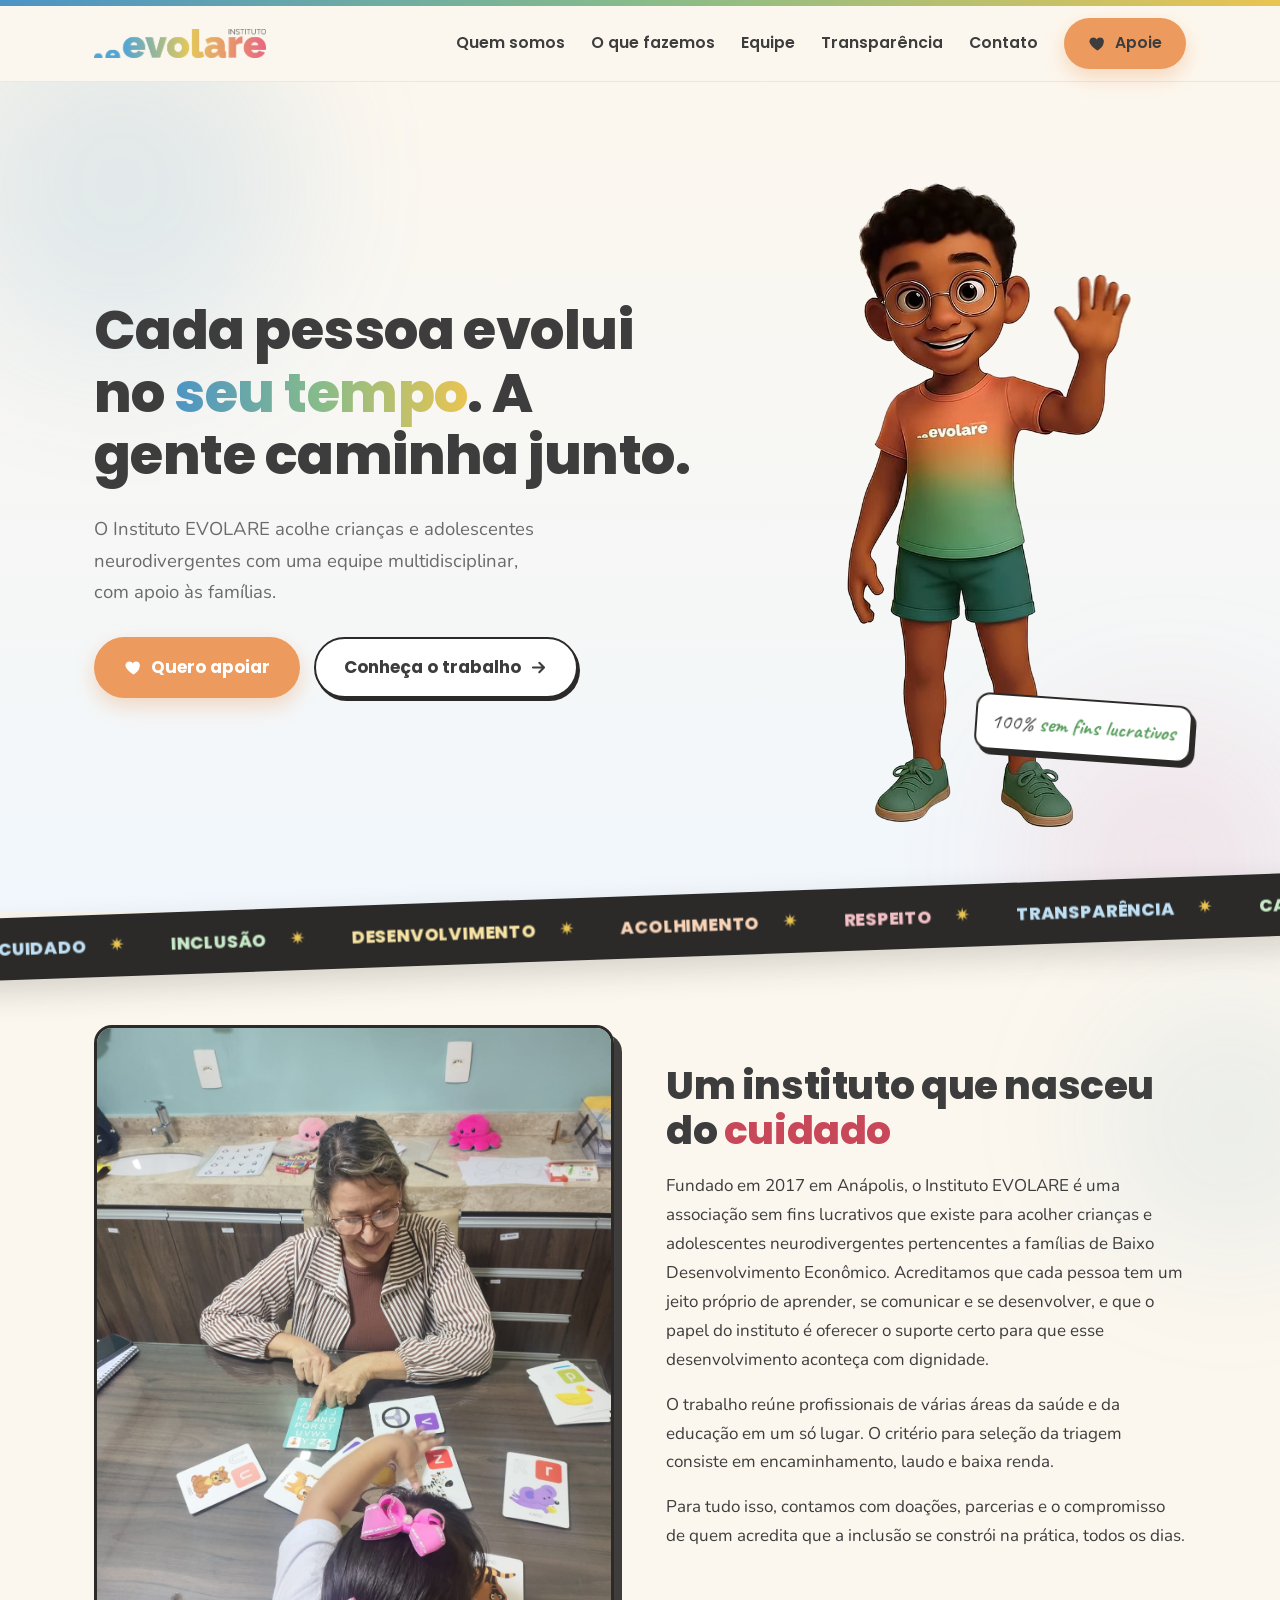
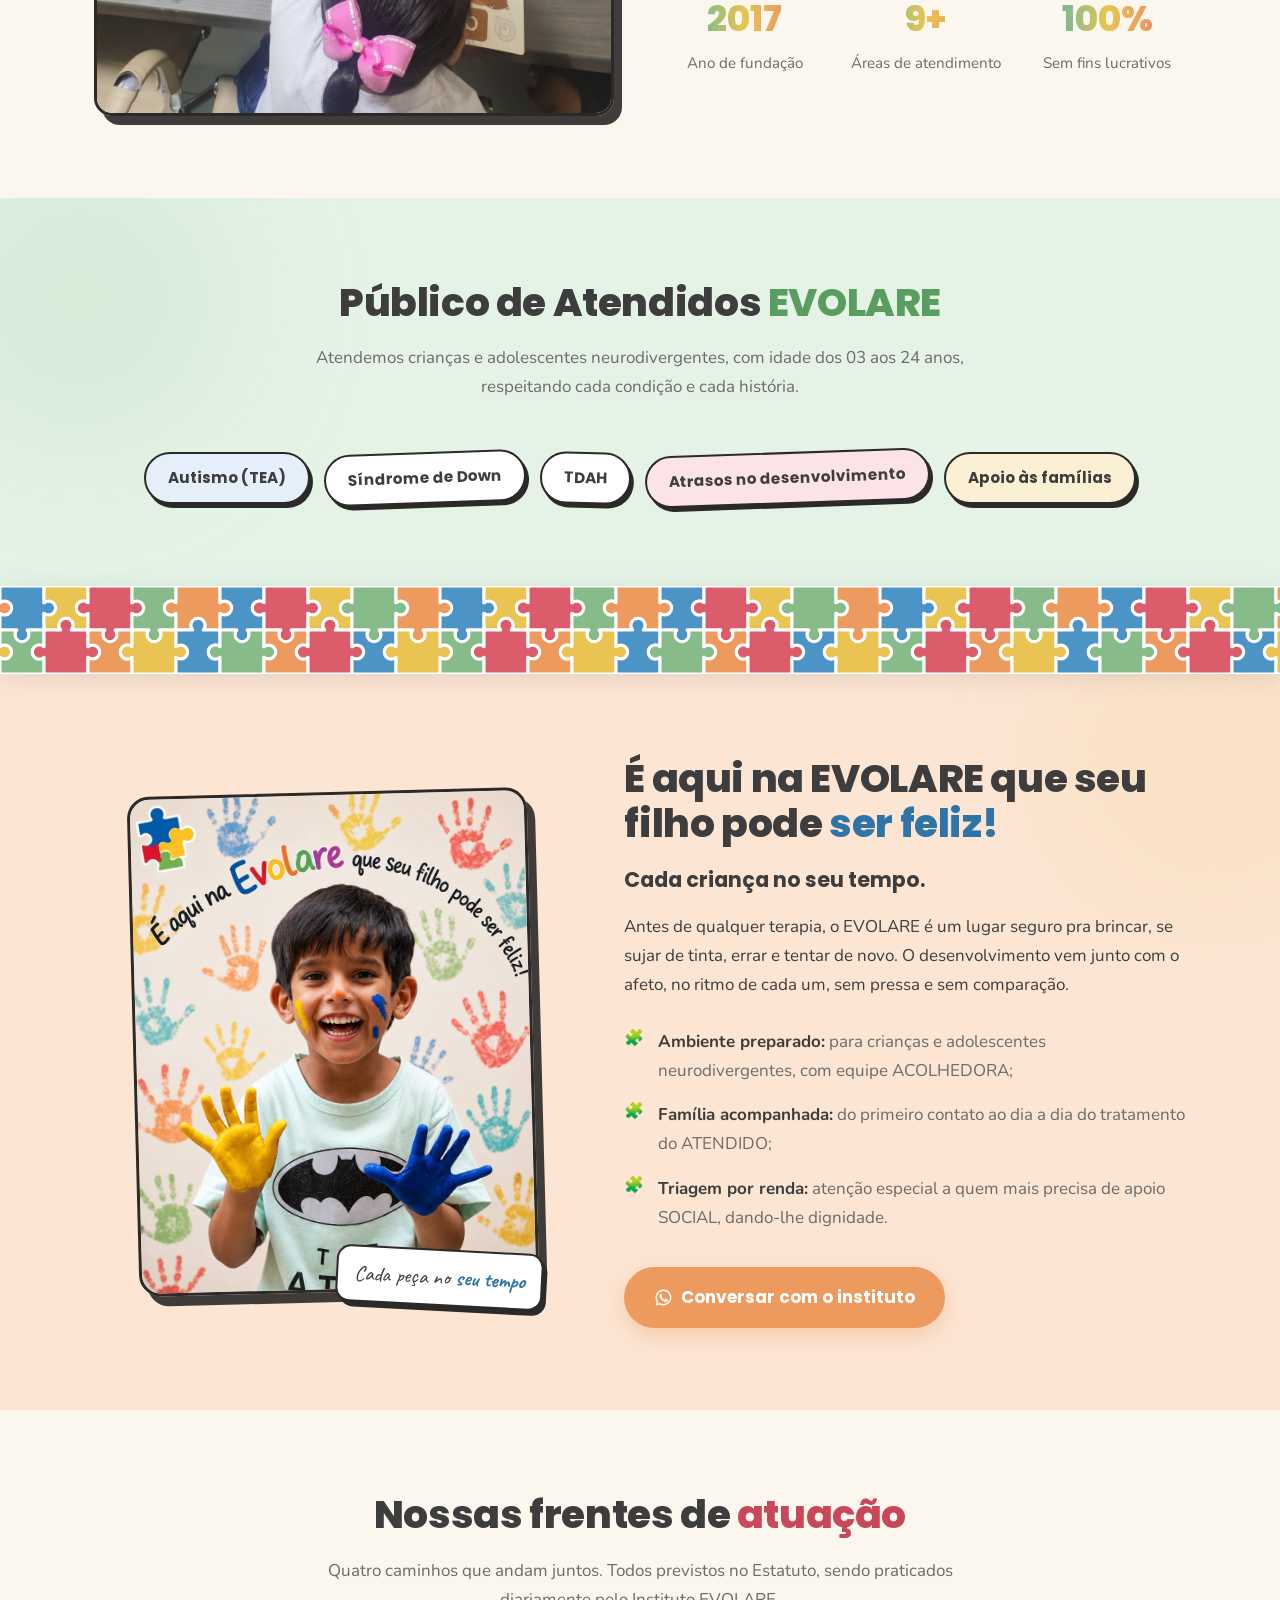
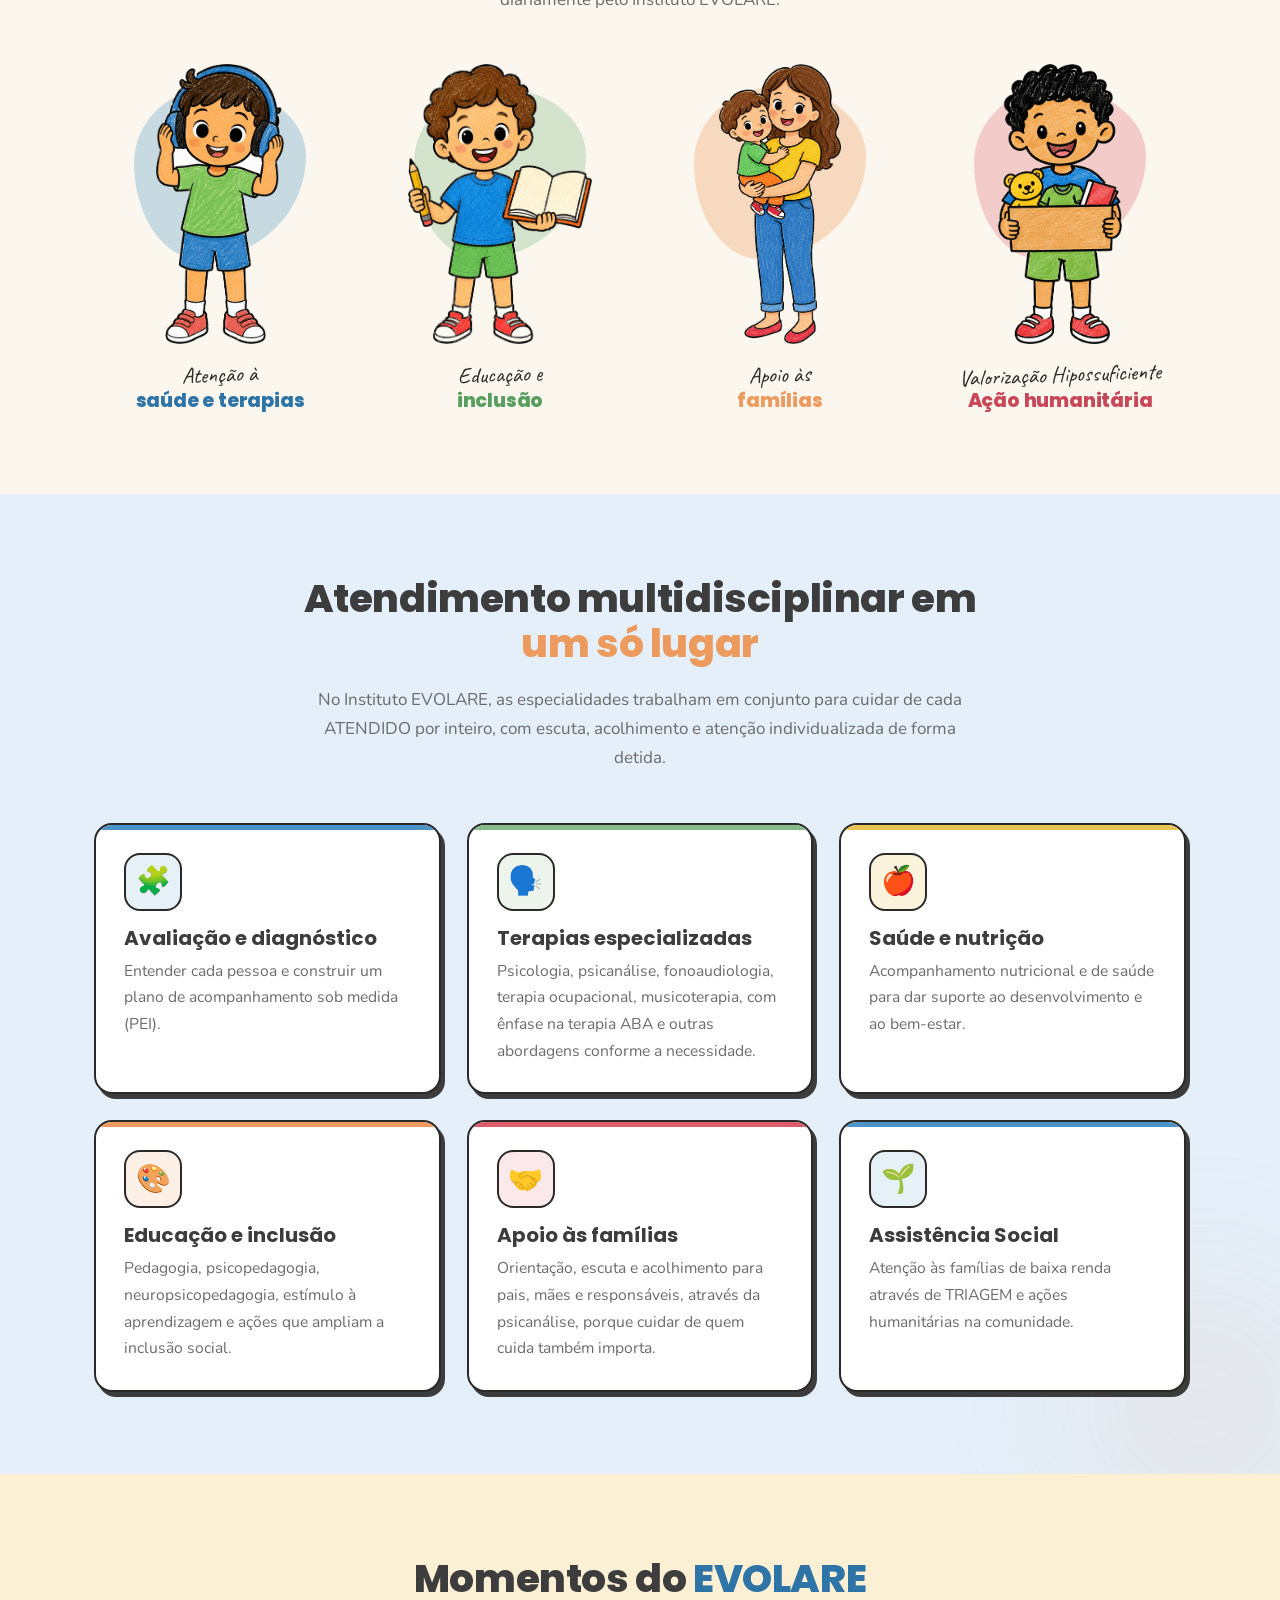
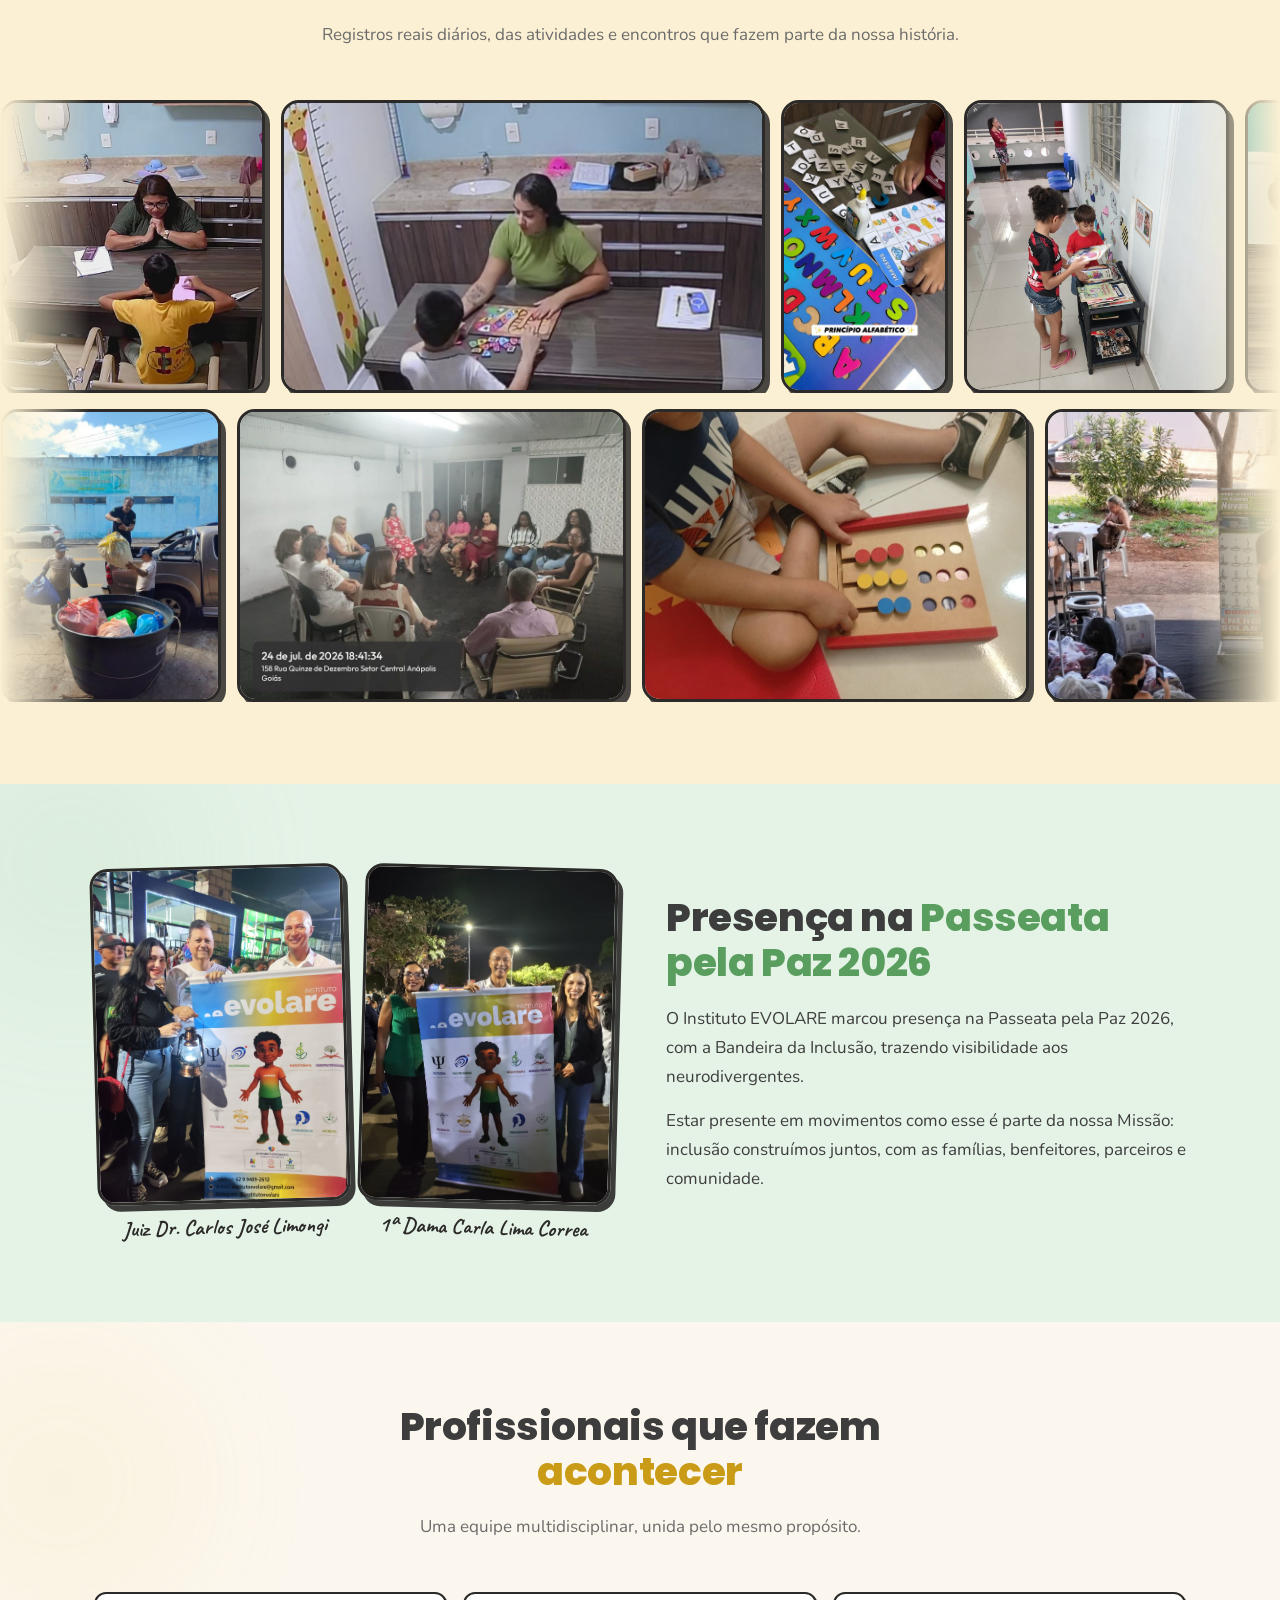
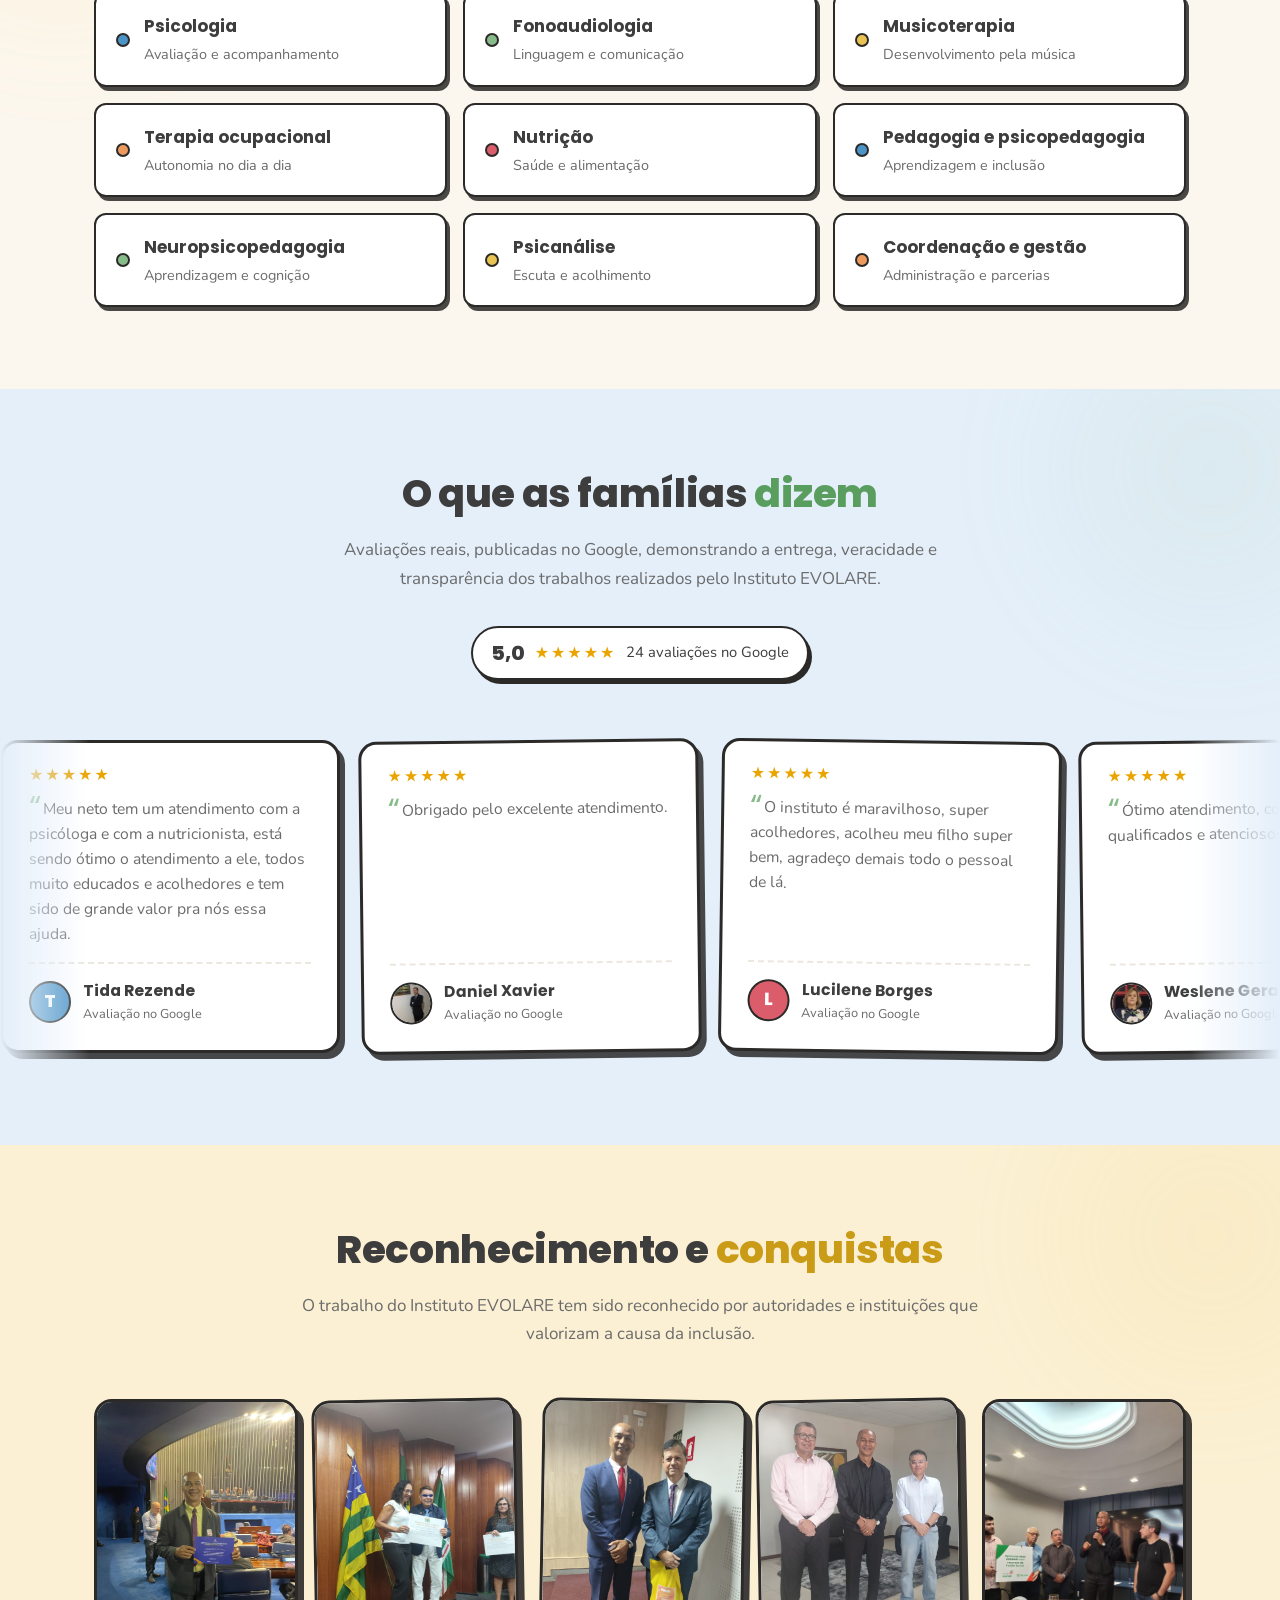
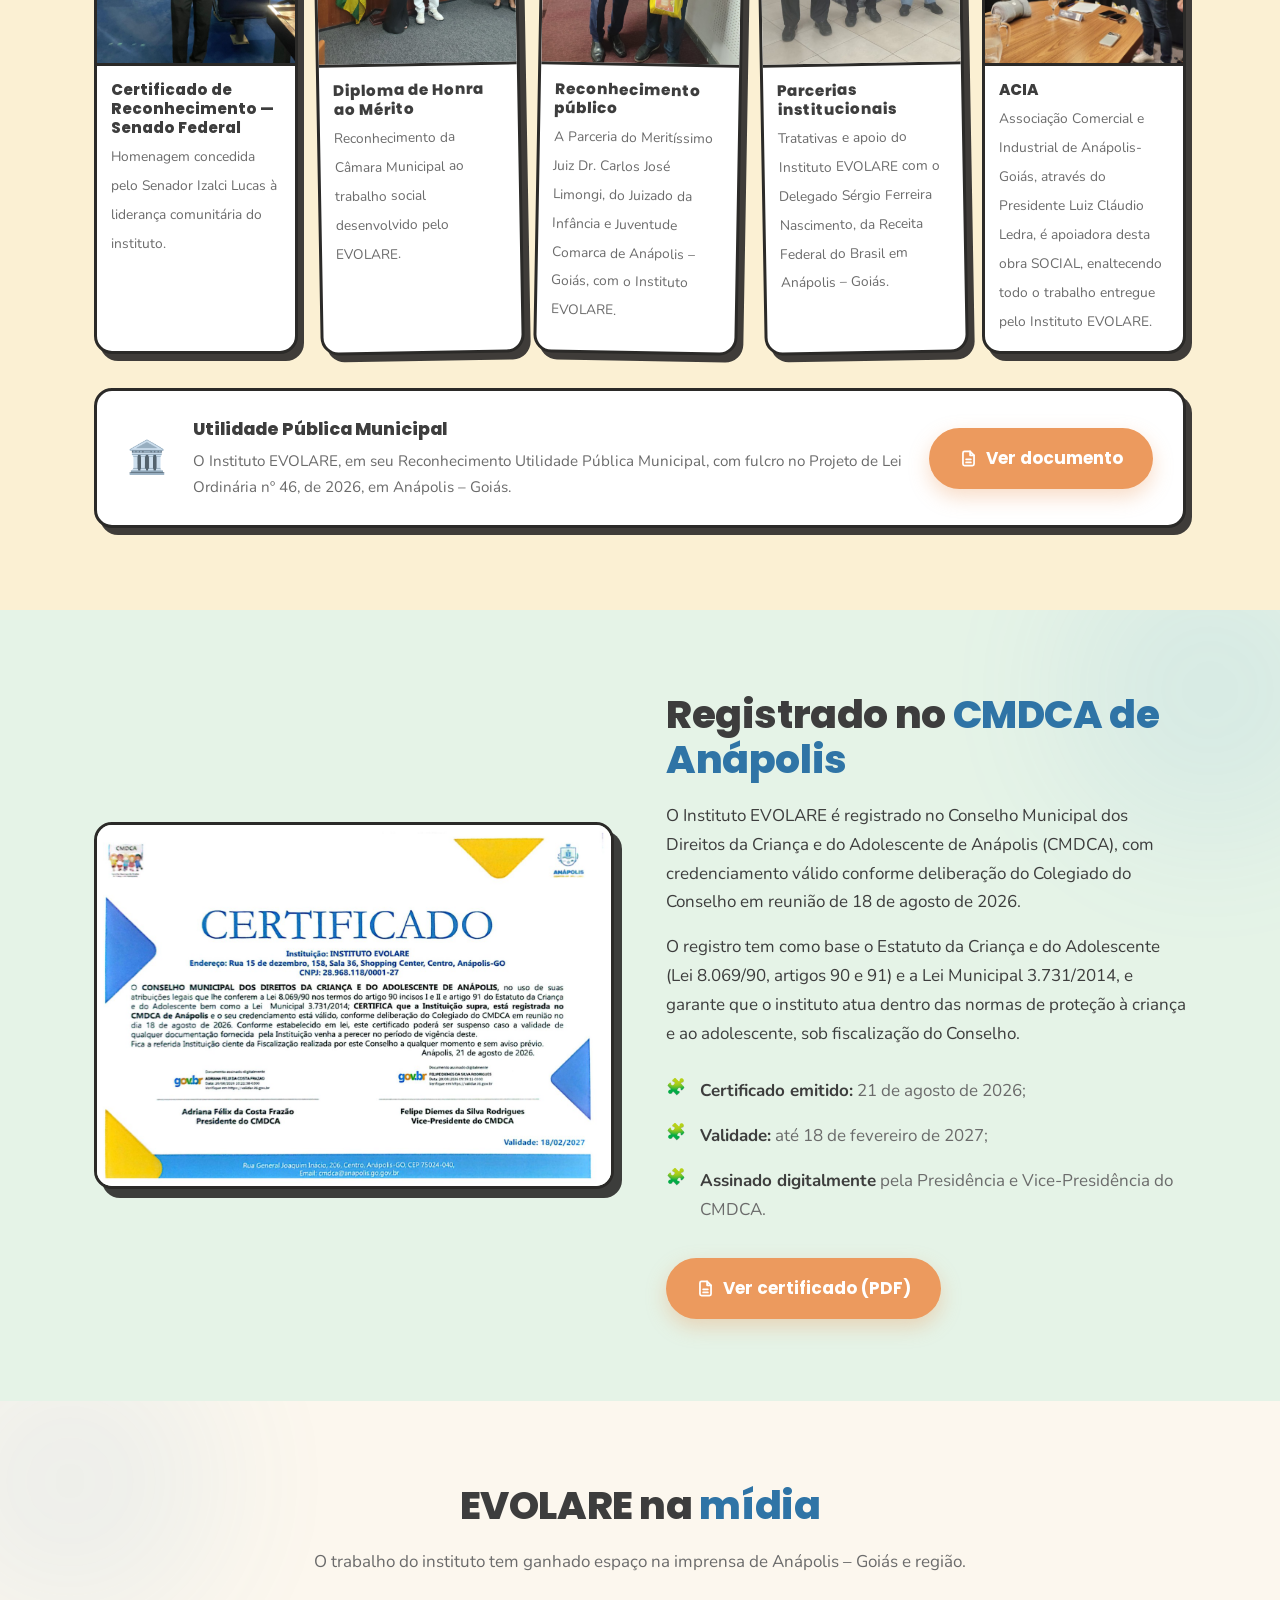
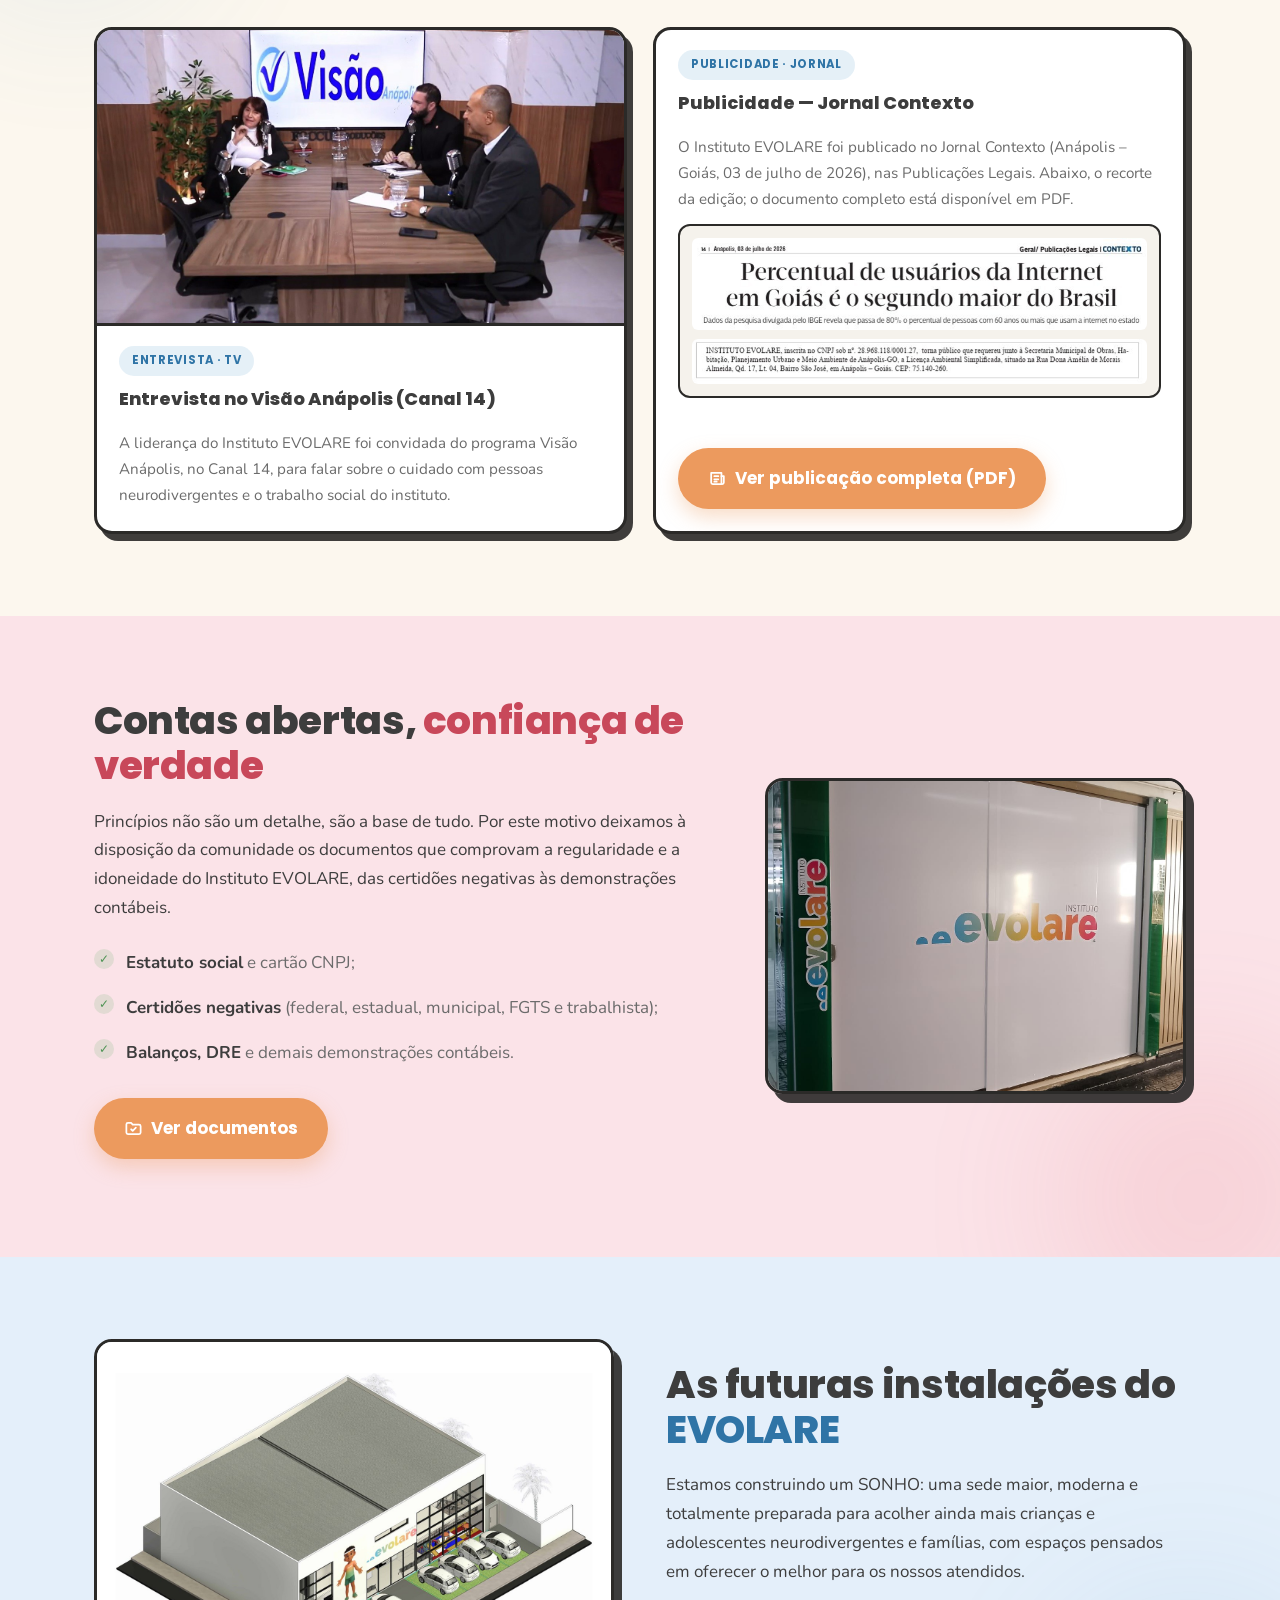
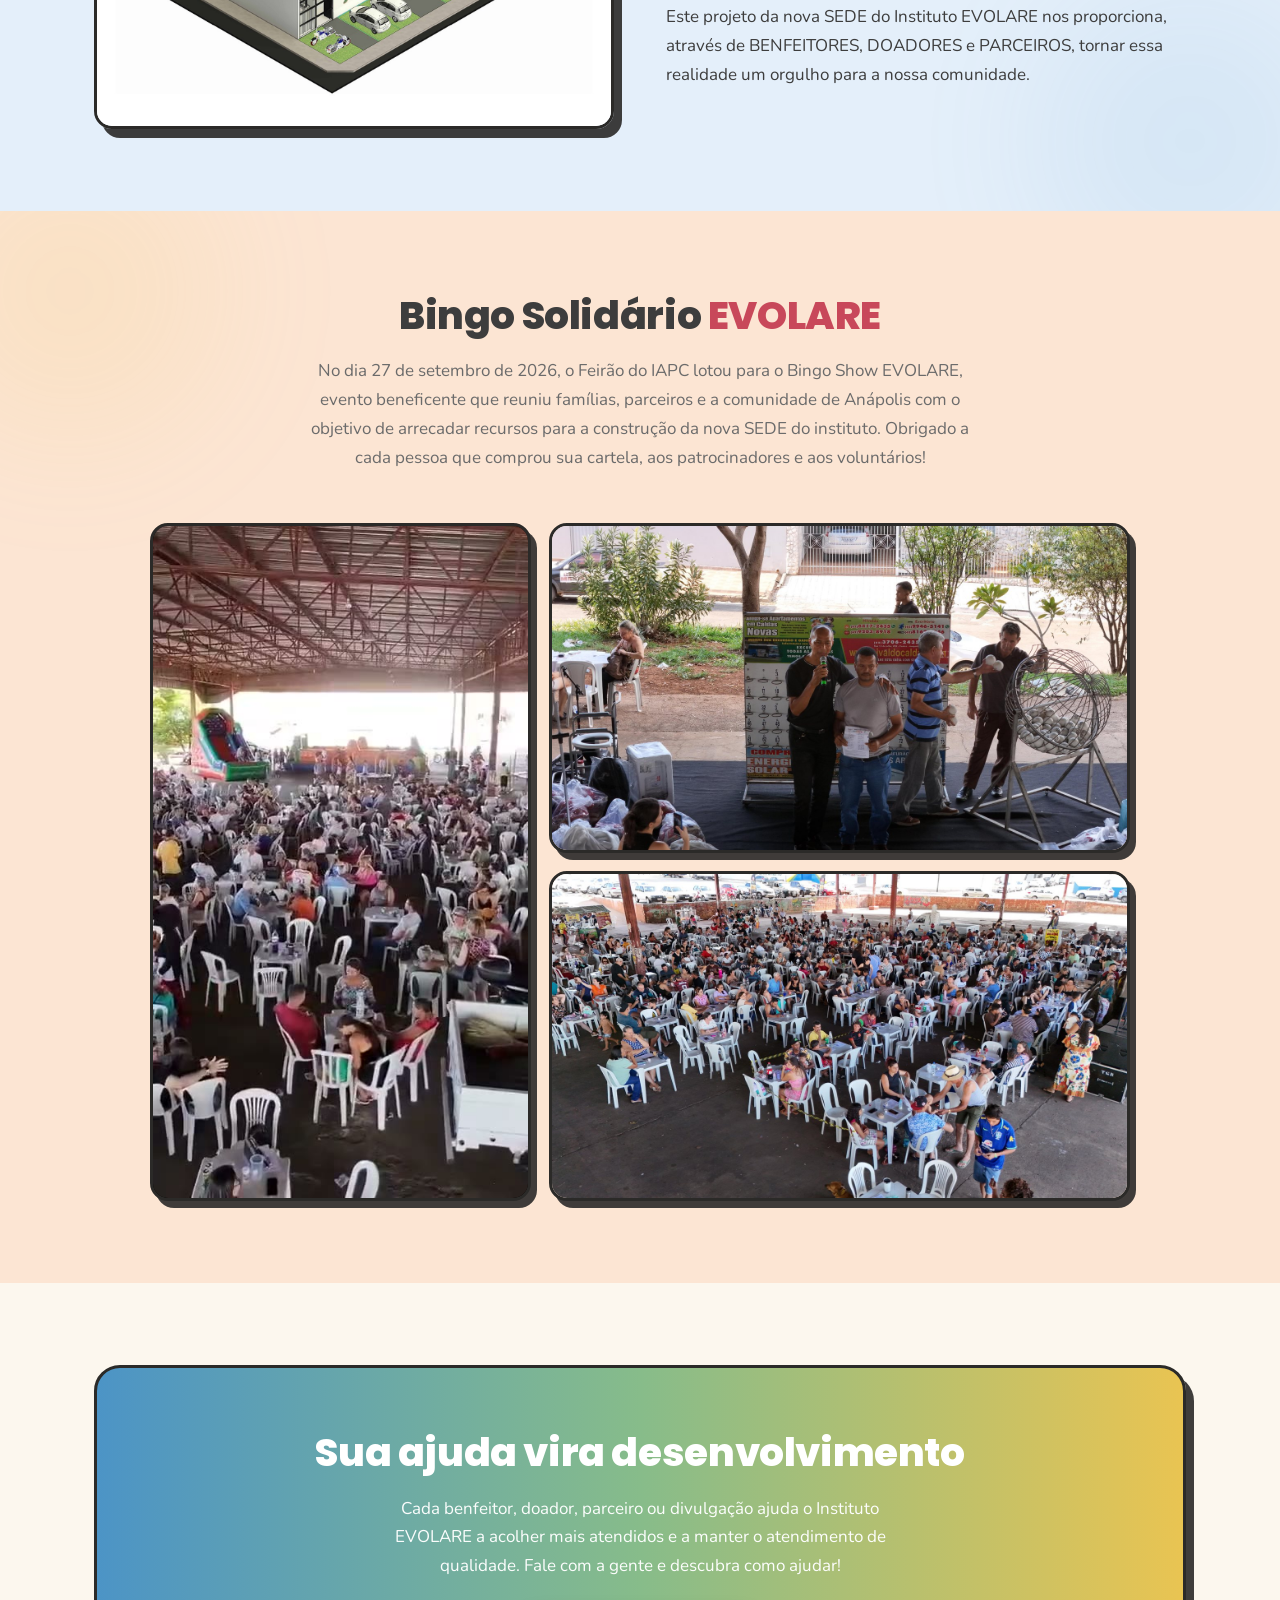
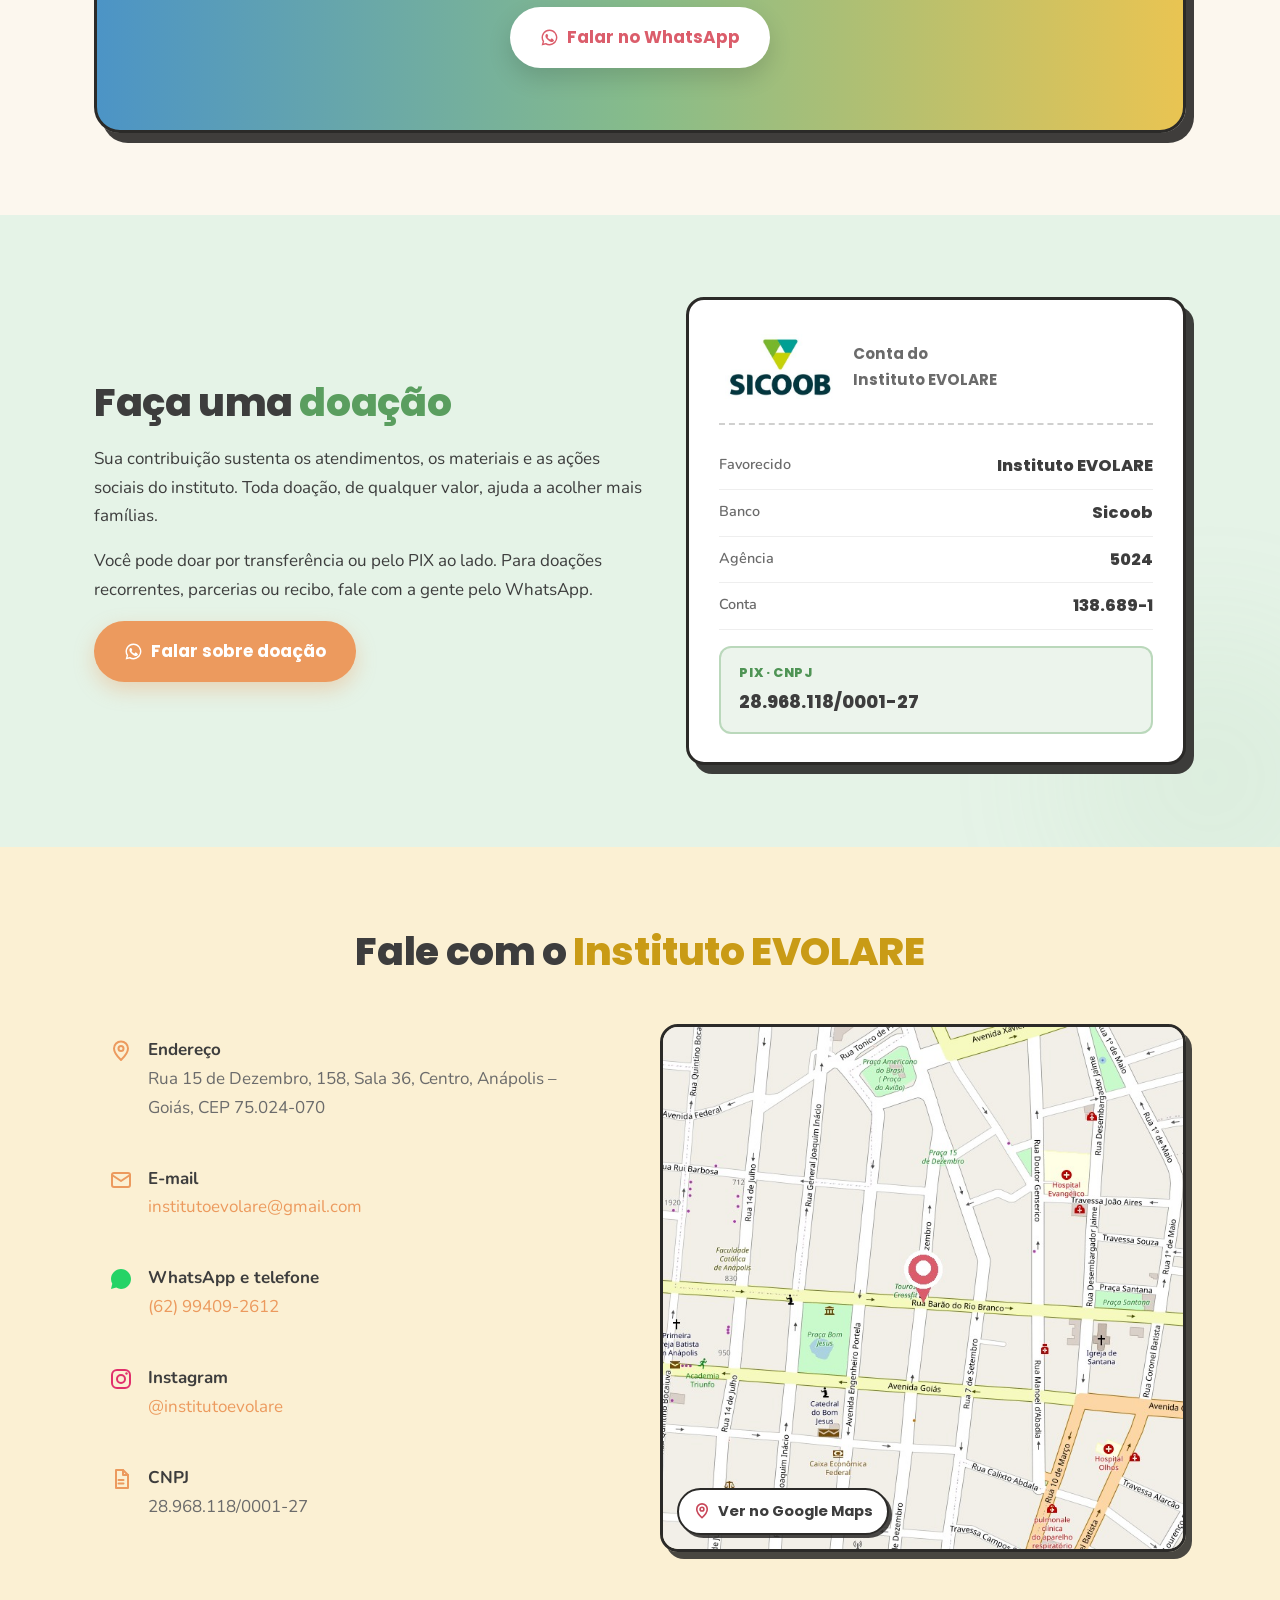
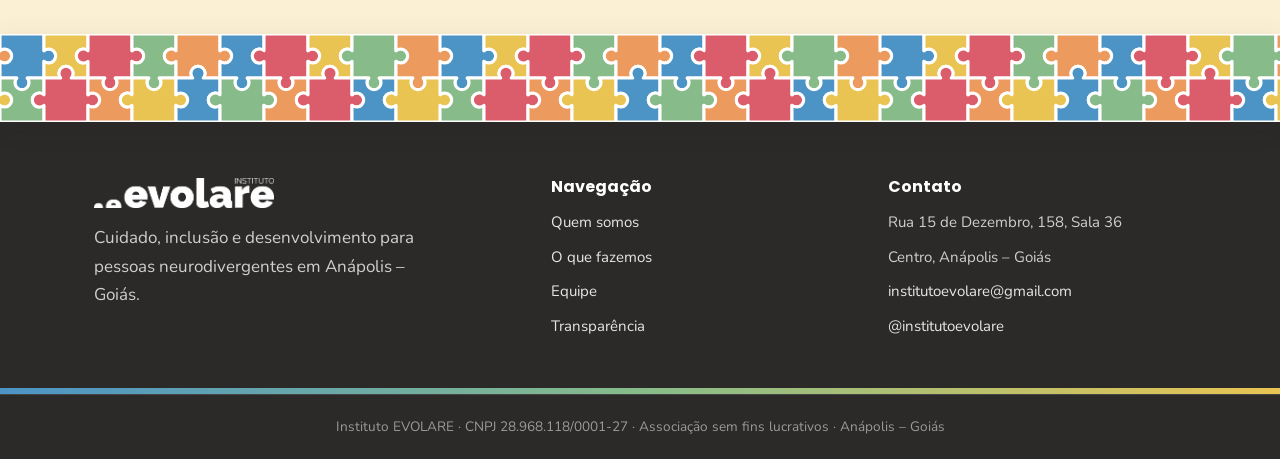
==== commit 08040ff0: "Coloca os 5 cards de reconhecimento lado a lado Co-Authored-By: Claude Opus 5.5 <noreply@anthropic.c" ====
--- a/index.html
+++ b/index.html
@@ -18,7 +18,7 @@
   <link rel="preconnect" href="https://fonts.googleapis.com">
   <link rel="preconnect" href="https://fonts.gstatic.com" crossorigin>
   <link href="https://fonts.googleapis.com/css2?family=Caveat:wght@600;700&family=Poppins:wght@500;600;700;800&family=Nunito:wght@400;600;700;800&display=swap" rel="stylesheet">
-  <link rel="stylesheet" href="assets/css/style.css?v=12">
+  <link rel="stylesheet" href="assets/css/style.css?v=13">
 </head>
 <body>
 
--- a/assets/css/style.css
+++ b/assets/css/style.css
@@ -371,8 +371,15 @@
    Reconhecimento e conquistas (certificados, diplomas, encontros)
    ========================================================================== */
 /* flex (e não grid) pra que um card sobrando na última linha fique centralizado */
-.conquistas-grid{ display:flex; flex-wrap:wrap; justify-content:center; gap:26px; position:relative; z-index:1; }
-.conquistas-grid > .conquista{ flex:0 0 calc((100% - 3*26px)/4); }
+.conquistas-grid{ display:flex; flex-wrap:wrap; justify-content:center; gap:18px; position:relative; z-index:1; }
+/* 5 cards lado a lado no computador; 3 por linha em telas médias */
+.conquistas-grid > .conquista{ flex:0 0 calc((100% - 4*18px)/5); }
+.conquistas-grid .conquista figcaption{ padding:14px 14px 16px; }
+.conquistas-grid .conquista figcaption b{ font-size:.95rem; }
+.conquistas-grid .conquista figcaption span{ font-size:.86rem; }
+@media (min-width: 901px) and (max-width: 1100px){
+  .conquistas-grid > .conquista{ flex-basis:calc((100% - 2*18px)/3); }
+}
 .conquista{ margin:0; background:#fff; border:3px solid var(--tinta); border-radius:var(--raio); box-shadow:6px 7px 0 rgba(43,42,40,.9); overflow:hidden; transition:transform .25s ease, box-shadow .25s ease; }
 .conquista:nth-child(2n){ transform:rotate(-1deg); }
 .conquista:nth-child(3n){ transform:rotate(1deg); }
@@ -602,7 +609,7 @@
   .puzzle-band{ height:66px; background-size:330px 66px; }
   @keyframes puzzle-scroll{ to{ background-position:-330px 50%; } }
   .grid--3, .grid--4, .doc-grid, .equipe-list, .conquistas-grid{ grid-template-columns:1fr 1fr; }
-  .conquistas-grid > .conquista{ flex-basis:calc((100% - 26px)/2); }
+  .conquistas-grid > .conquista{ flex-basis:calc((100% - 18px)/2); }
   .trans-teaser, .contato-grid, .midia-grid, .doacao{ grid-template-columns:1fr; }
   .footer-grid{ grid-template-columns:1fr; gap:28px; }
   .marquee__item{ width:214px; }
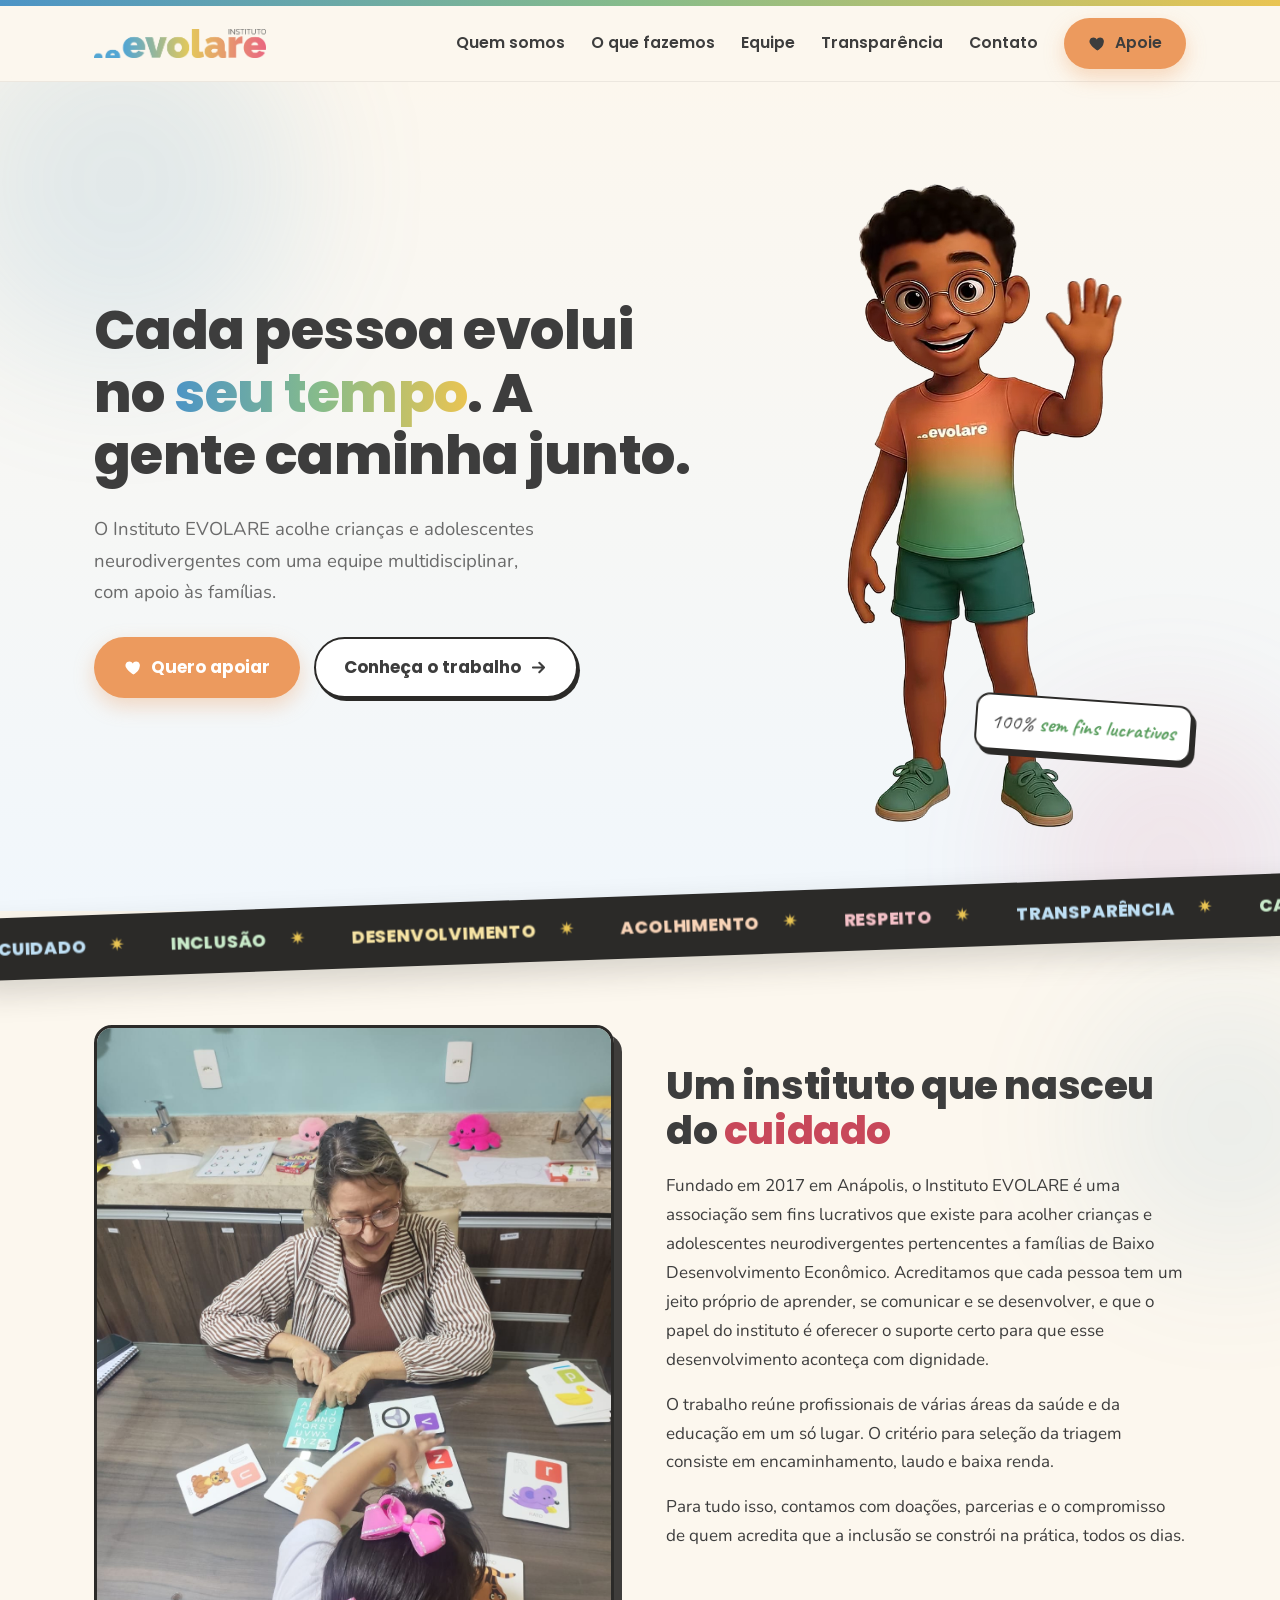
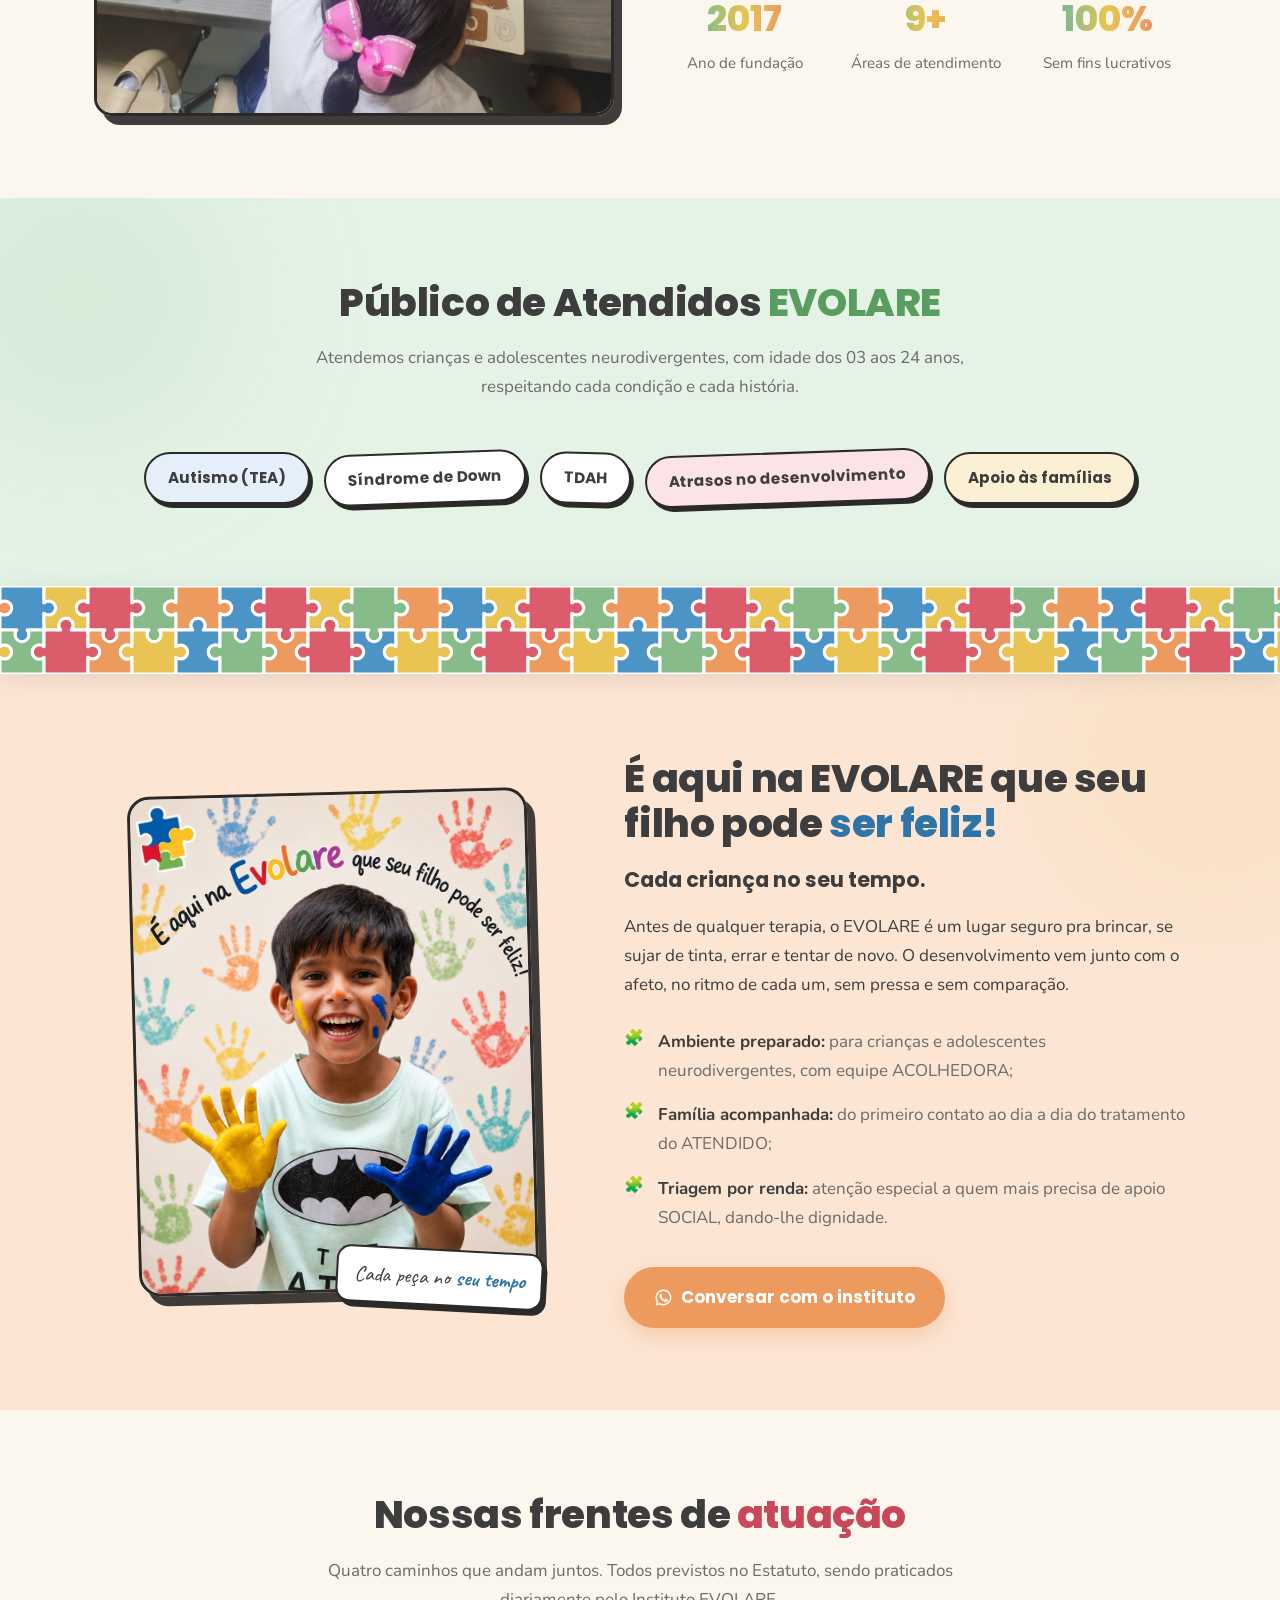
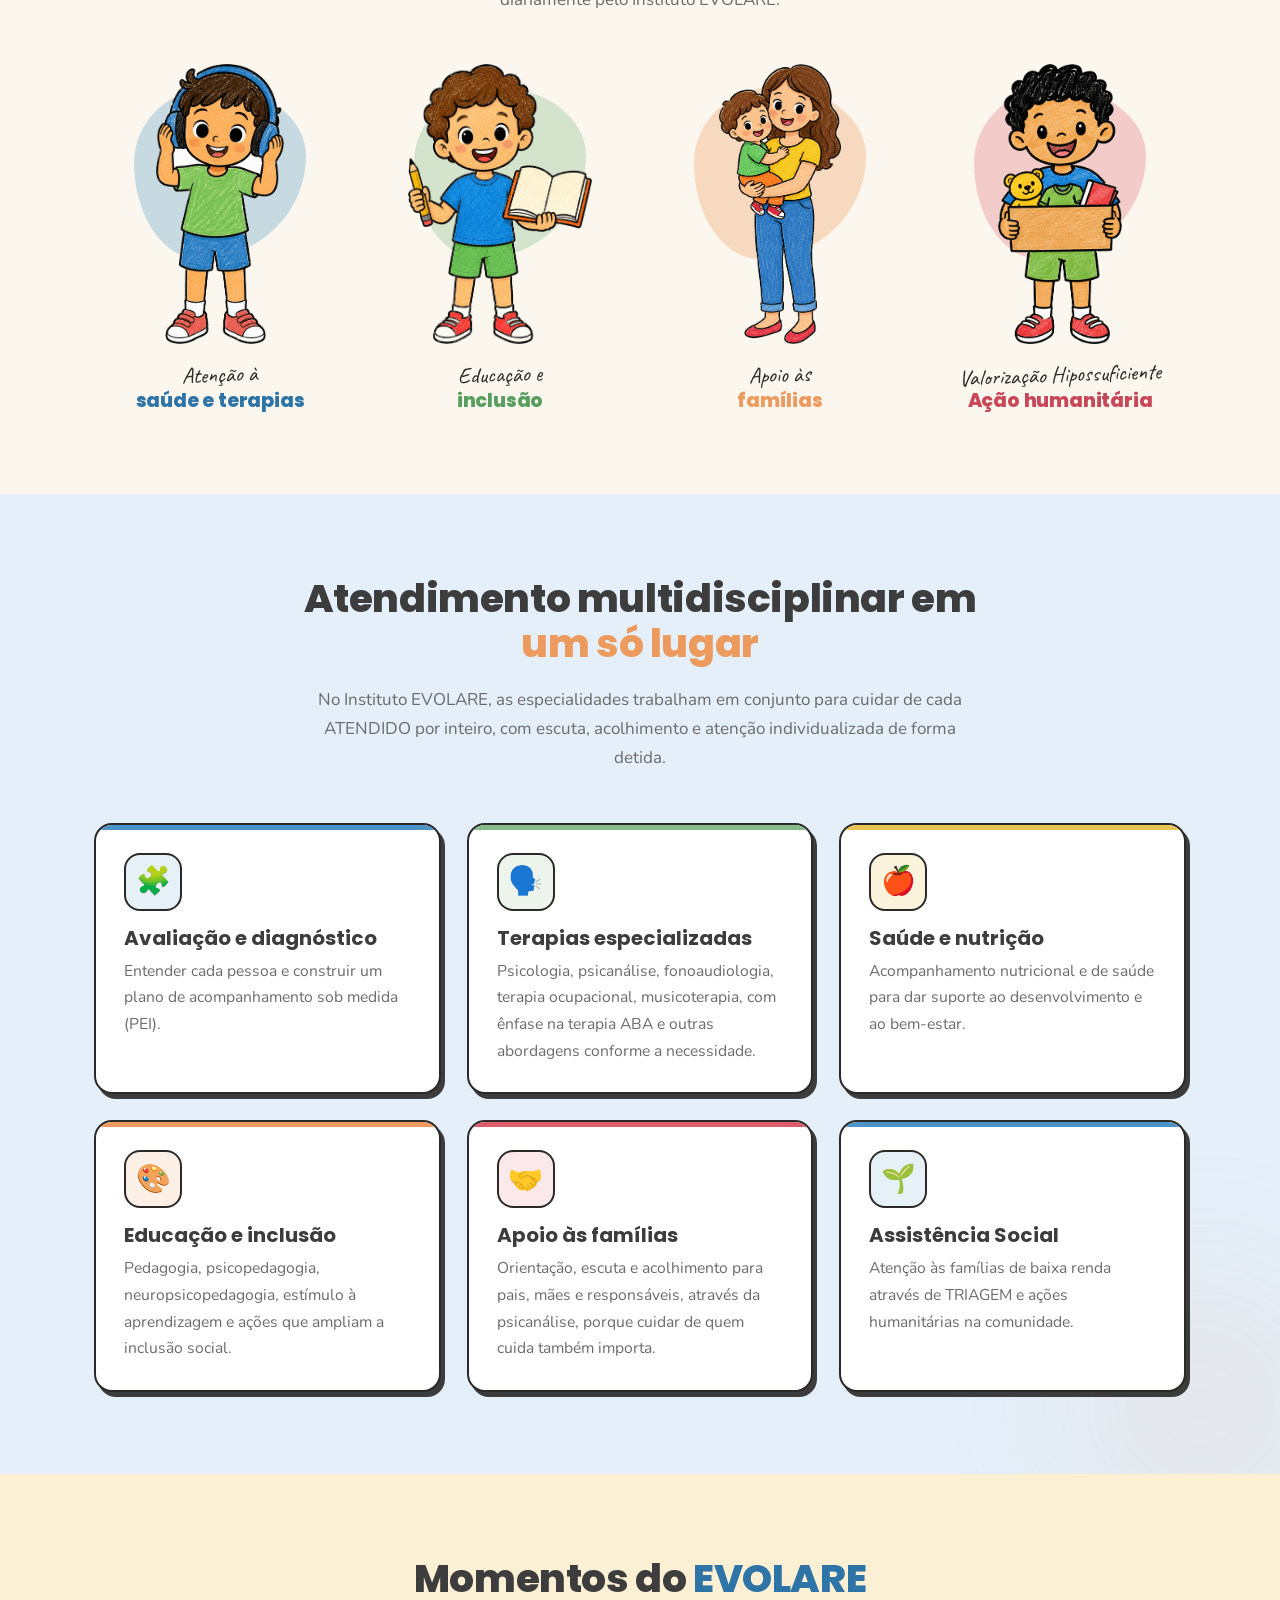
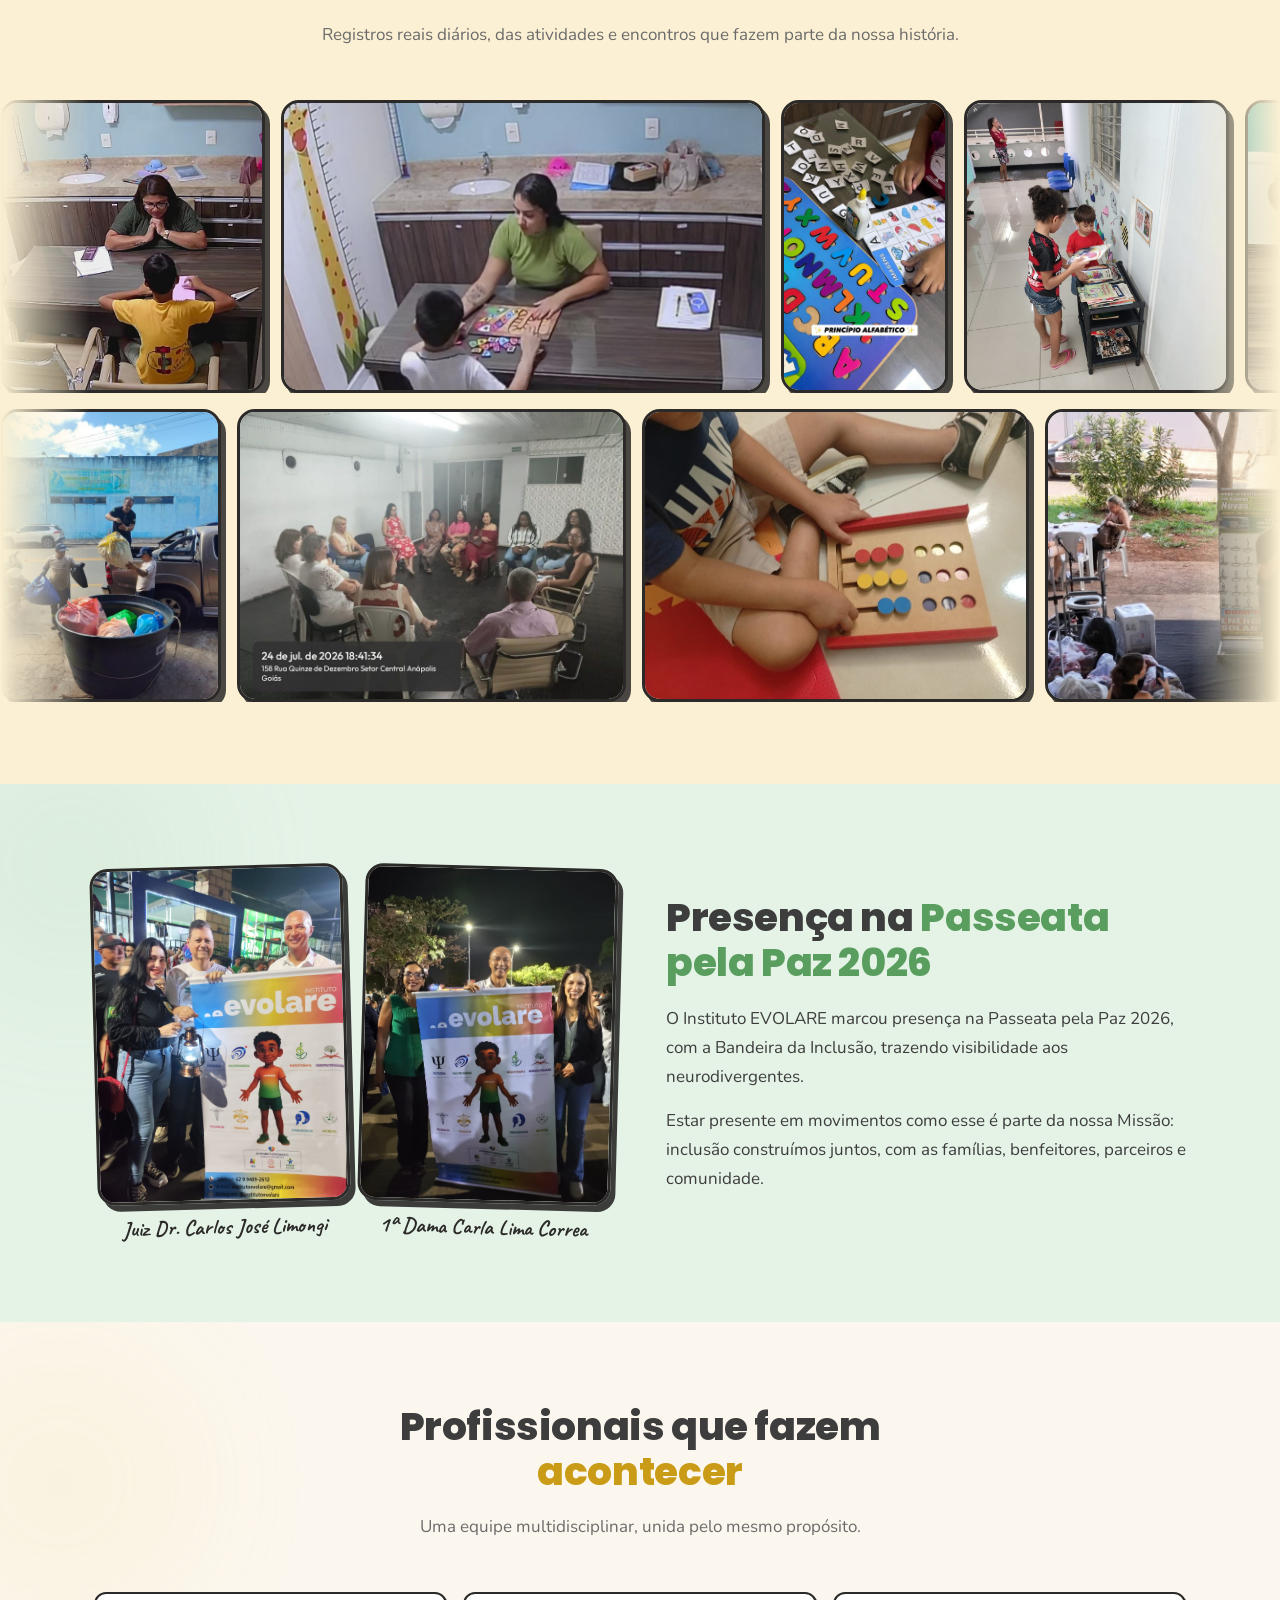
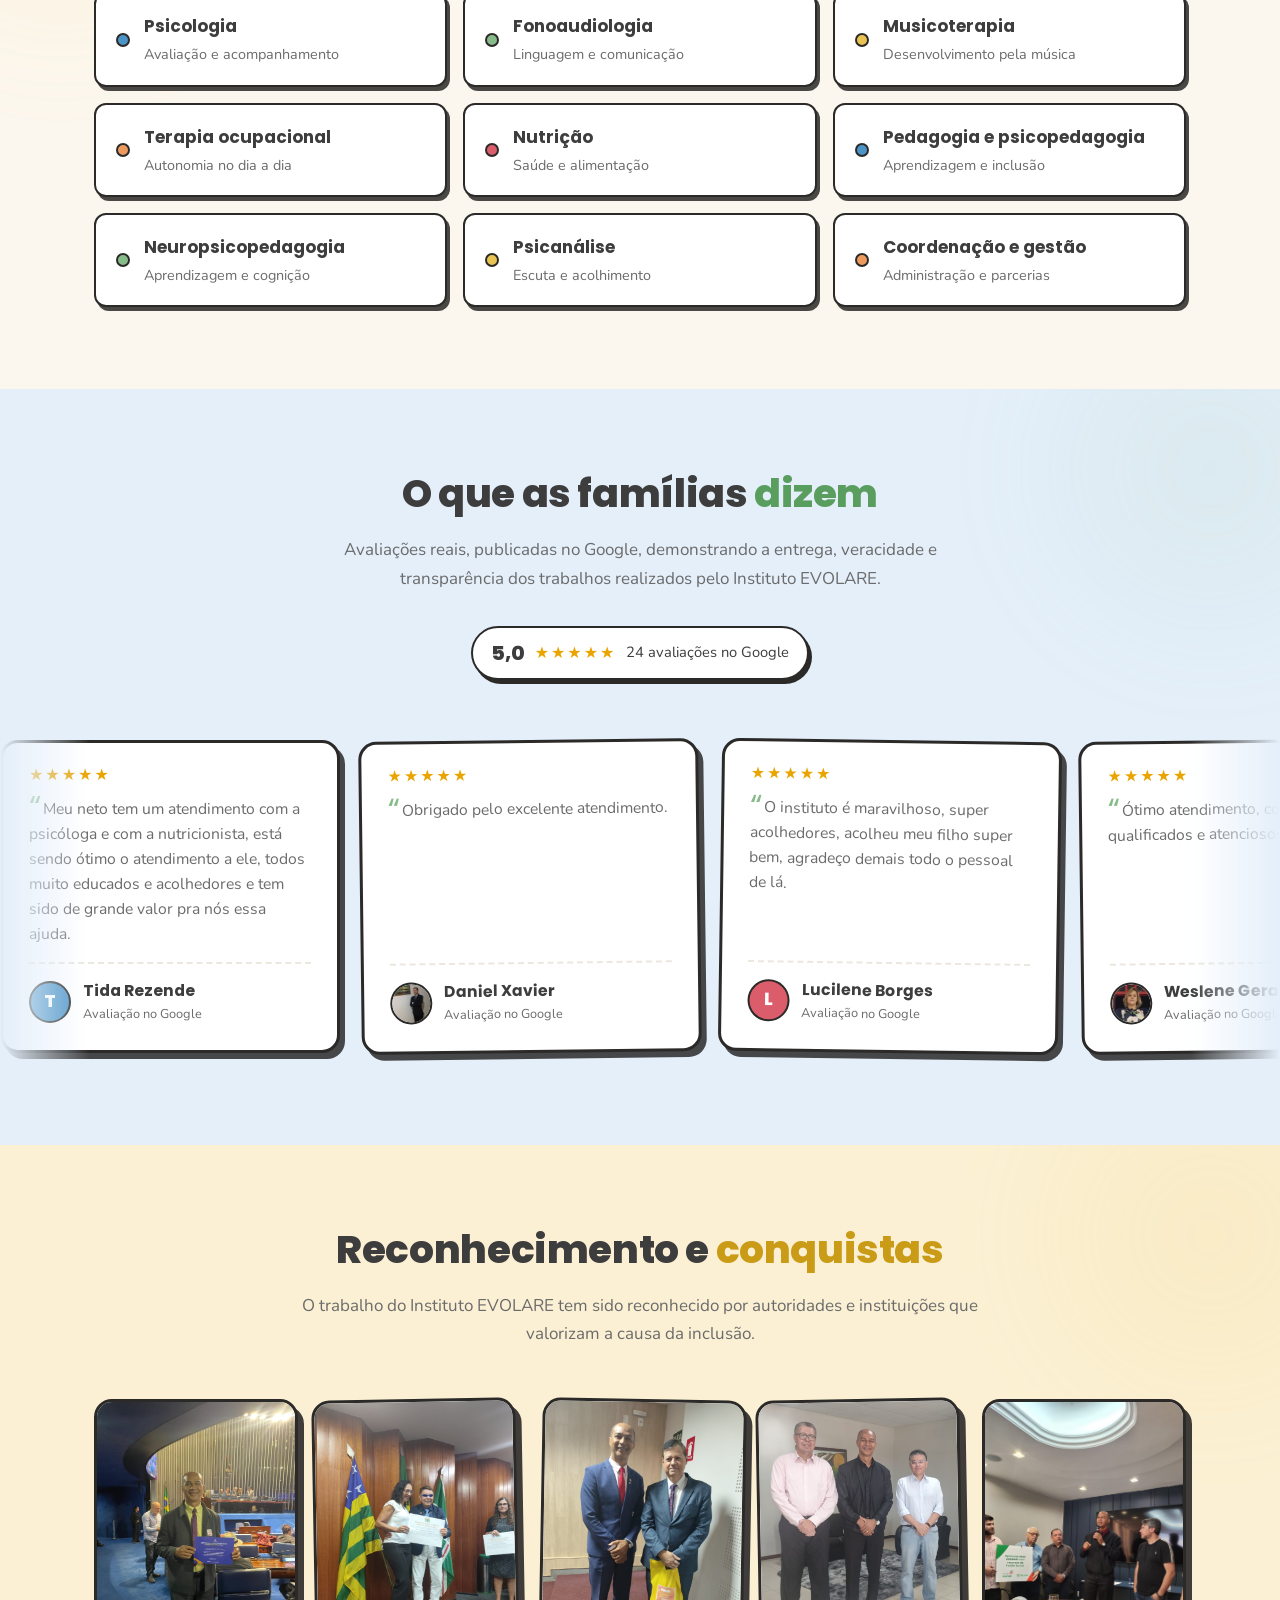
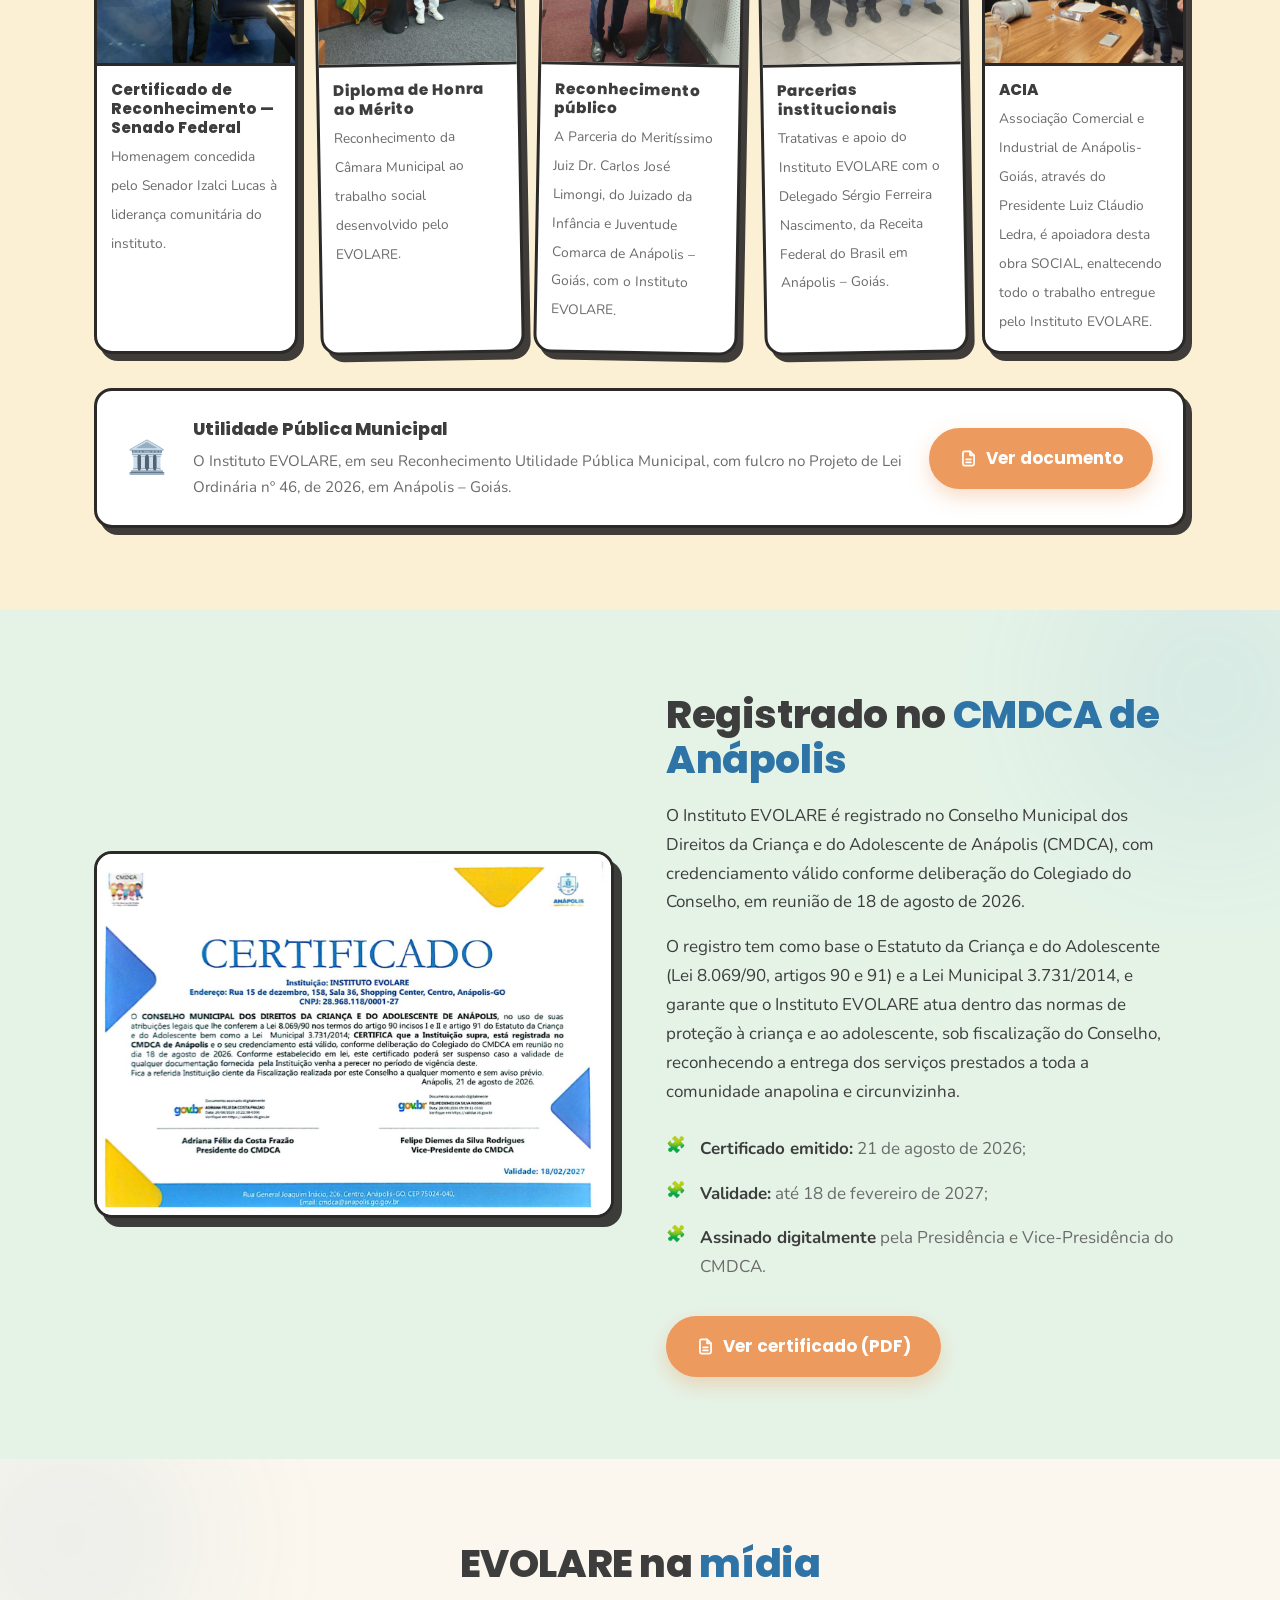
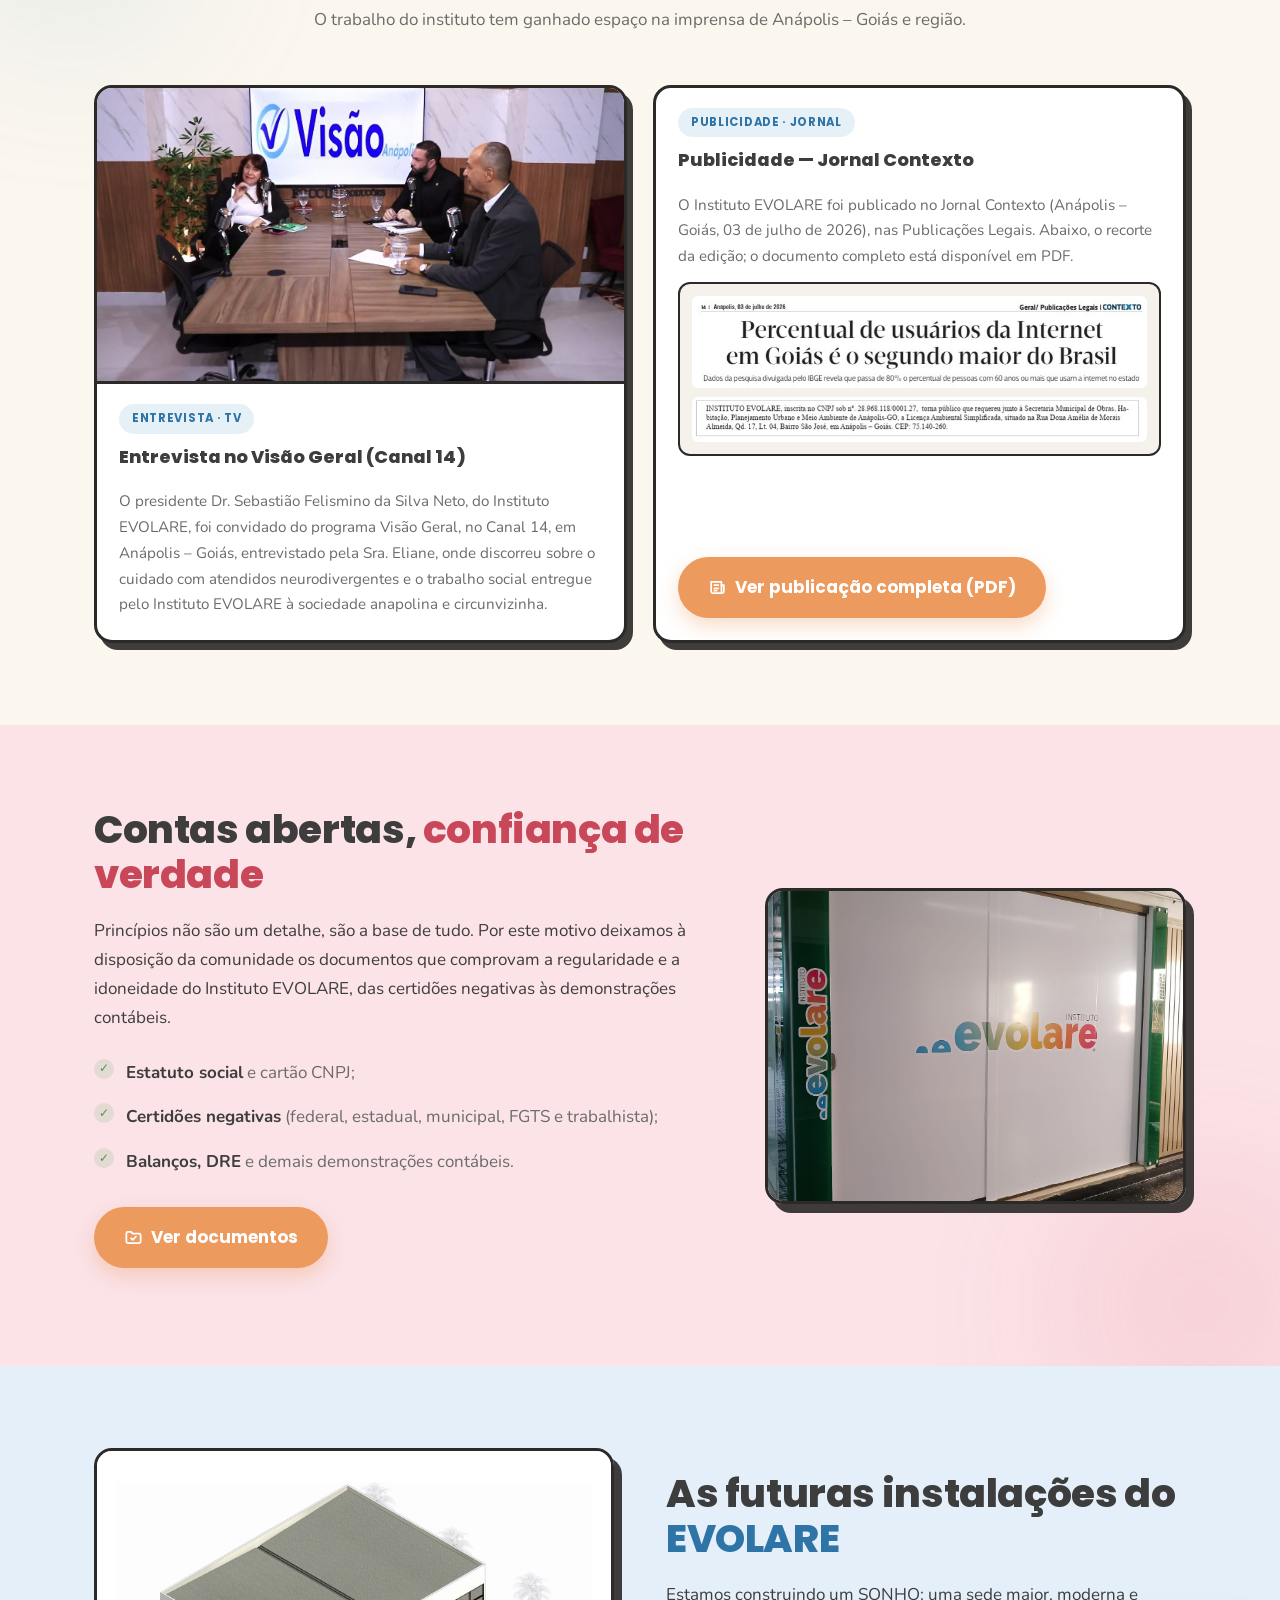
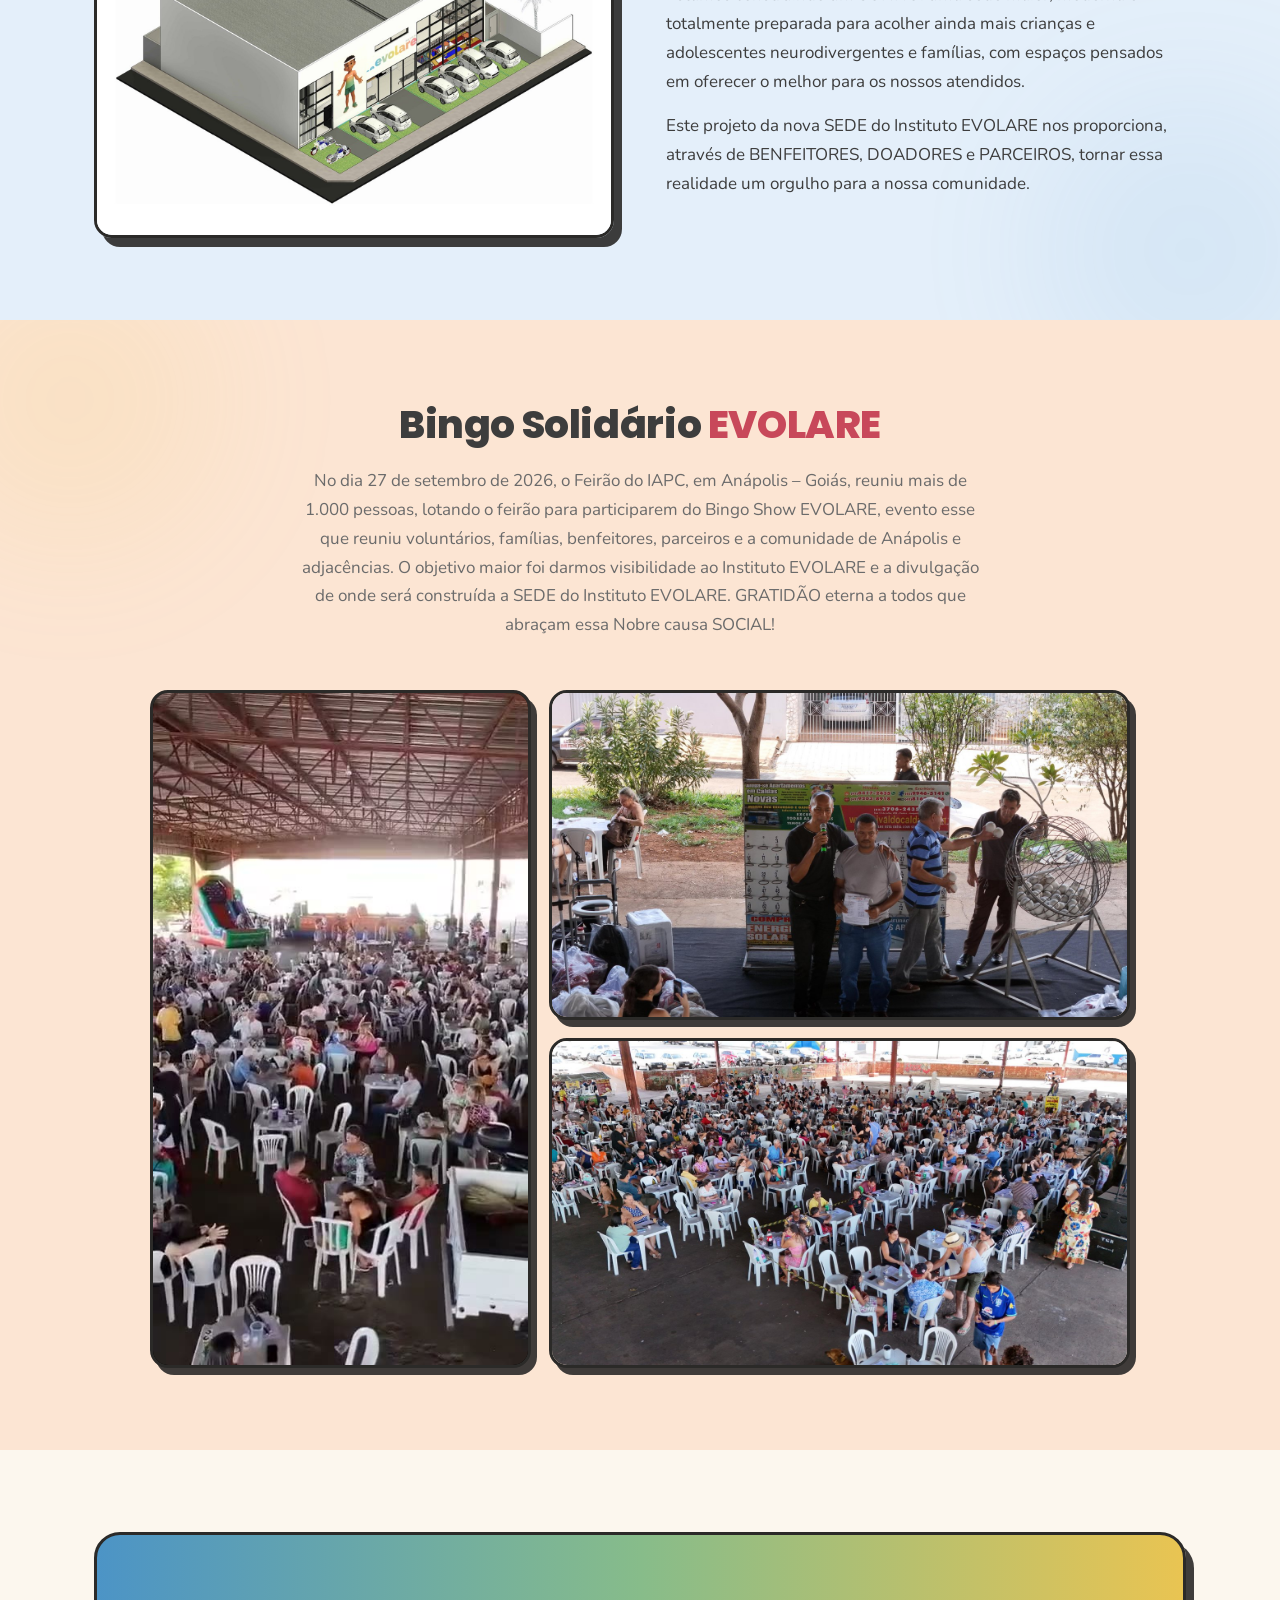
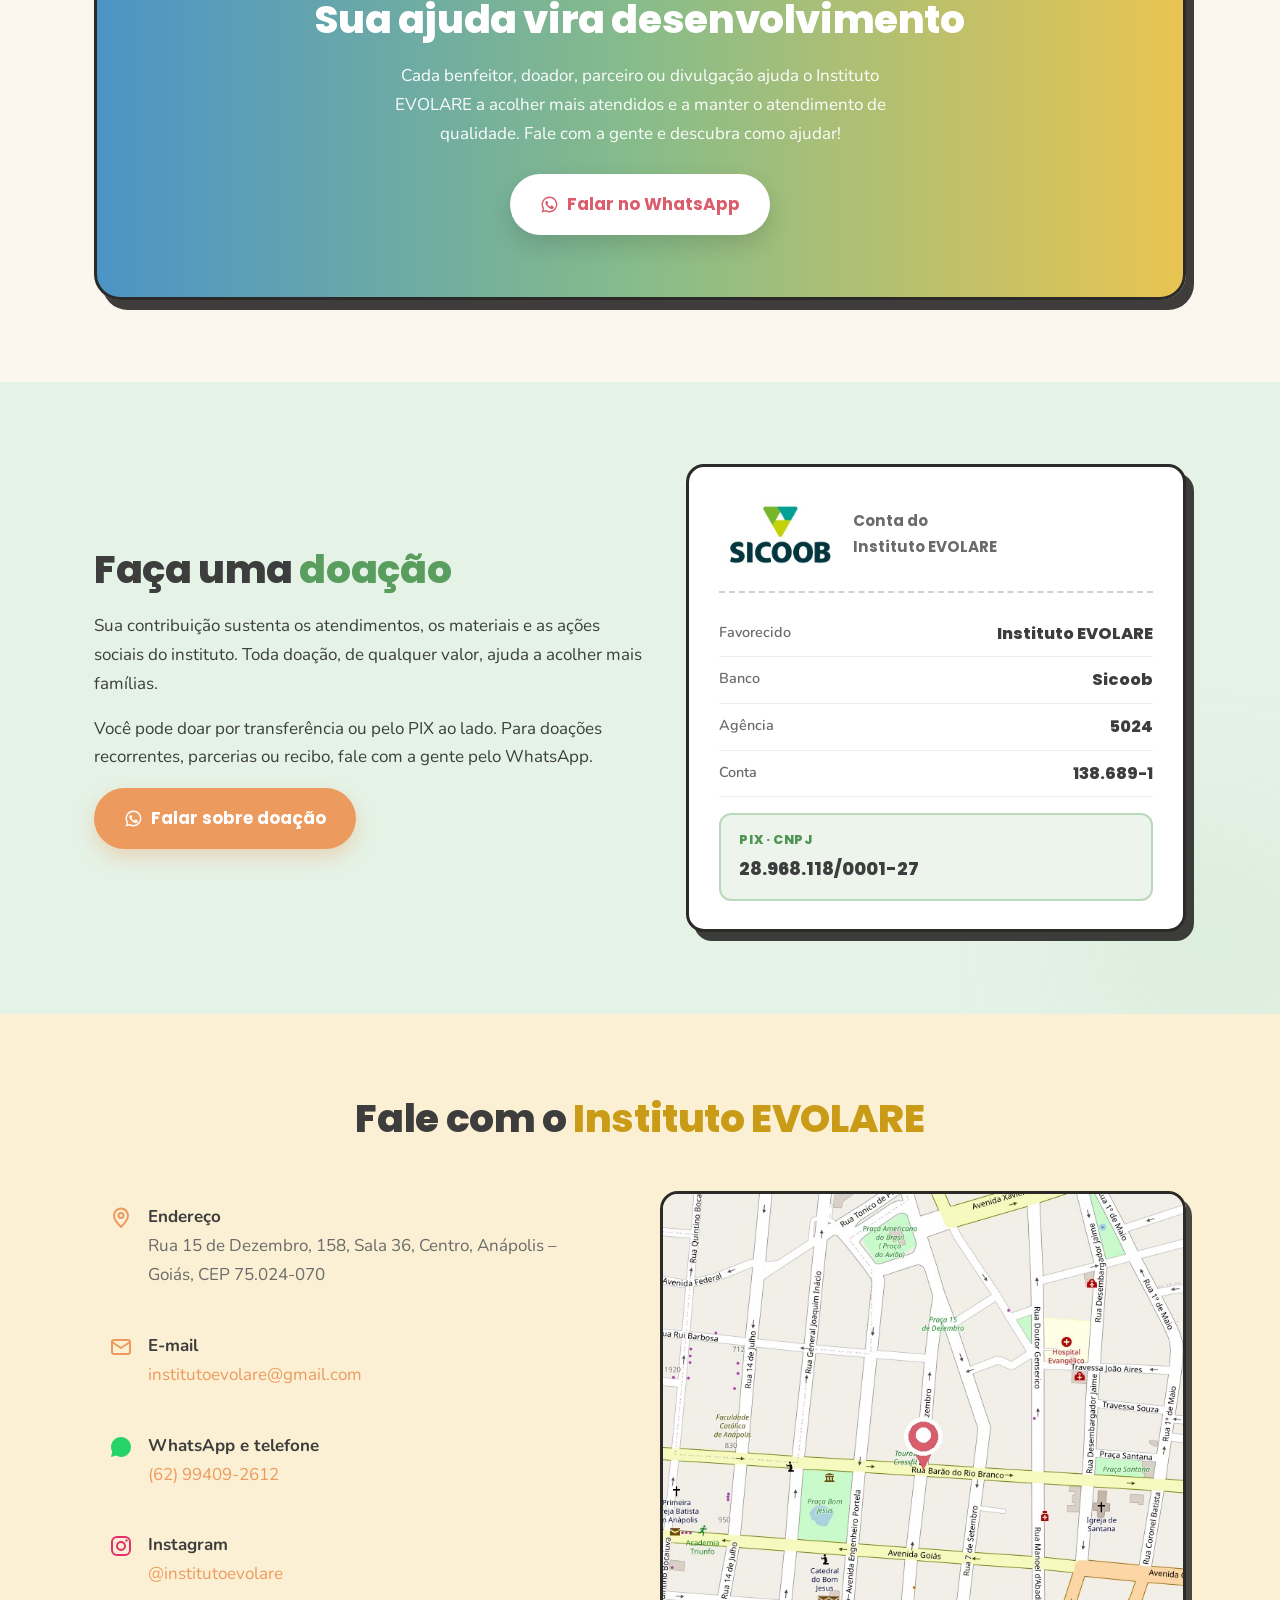
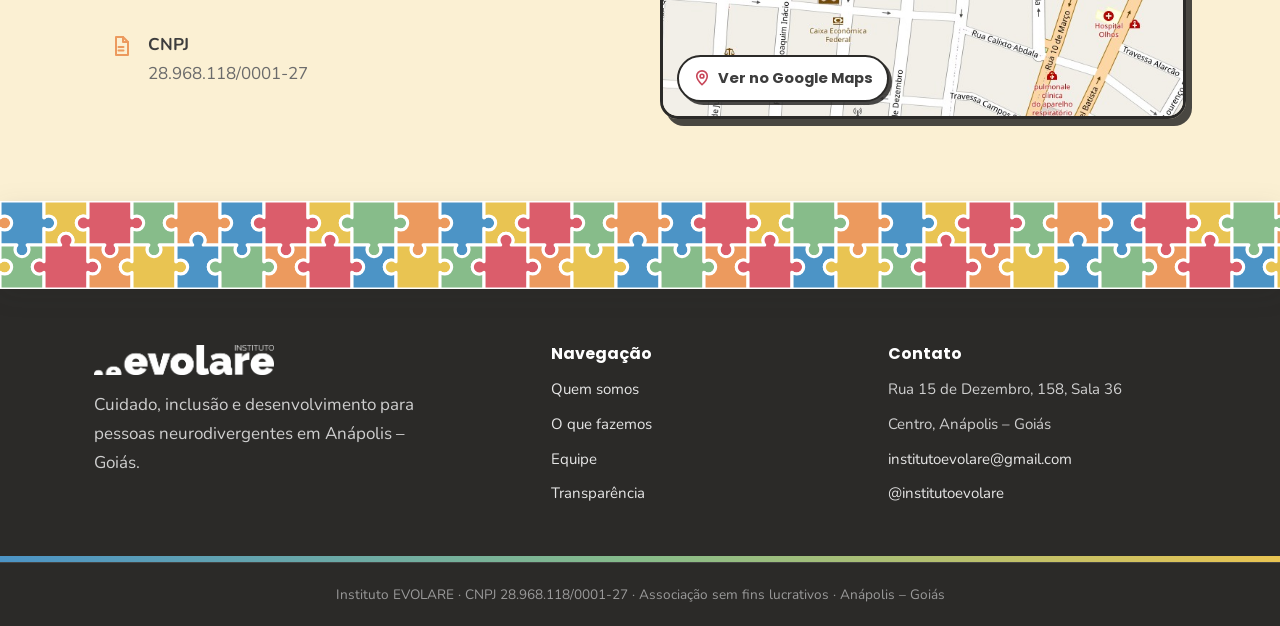
==== commit 68b644bb: "Atualiza textos do Bingo, do CMDCA e da entrevista Co-Authored-By: Claude Opus 5.5 <noreply@anthropi" ====
--- a/index.html
+++ b/index.html
@@ -608,8 +608,8 @@
         <div class="reveal d1">
           <h2>Registrado no <span class="c-azul">CMDCA de Anápolis</span>
           </h2>
-          <p>O Instituto EVOLARE é registrado no Conselho Municipal dos Direitos da Criança e do Adolescente de Anápolis (CMDCA), com credenciamento válido conforme deliberação do Colegiado do Conselho em reunião de 18 de agosto de 2026.</p>
-          <p>O registro tem como base o Estatuto da Criança e do Adolescente (Lei 8.069/90, artigos 90 e 91) e a Lei Municipal 3.731/2014, e garante que o instituto atua dentro das normas de proteção à criança e ao adolescente, sob fiscalização do Conselho.</p>
+          <p>O Instituto EVOLARE é registrado no Conselho Municipal dos Direitos da Criança e do Adolescente de Anápolis (CMDCA), com credenciamento válido conforme deliberação do Colegiado do Conselho, em reunião de 18 de agosto de 2026.</p>
+          <p>O registro tem como base o Estatuto da Criança e do Adolescente (Lei 8.069/90, artigos 90 e 91) e a Lei Municipal 3.731/2014, e garante que o Instituto EVOLARE atua dentro das normas de proteção à criança e ao adolescente, sob fiscalização do Conselho, reconhecendo a entrega dos serviços prestados a toda a comunidade anapolina e circunvizinha.</p>
           <ul class="campanha__lista">
             <li><b>Certificado emitido:</b> 21 de agosto de 2026;</li>
             <li><b>Validade:</b> até 18 de fevereiro de 2027;</li>
@@ -632,11 +632,11 @@
       </div>
       <div class="midia-grid">
         <article class="midia-card reveal">
-          <img class="midia-card__foto" src="assets/img/midia/entrevista-visao-anapolis.jpg" alt="Liderança do Instituto EVOLARE em entrevista no programa Visão Anápolis">
+          <img class="midia-card__foto" src="assets/img/midia/entrevista-visao-anapolis.jpg" alt="Presidente do Instituto EVOLARE, Dr. Sebastião Felismino da Silva Neto, em entrevista no programa Visão Geral do Canal 14">
           <div class="midia-card__body">
             <span class="midia-tag">Entrevista · TV</span>
-            <h3>Entrevista no Visão Anápolis (Canal 14)</h3>
-            <p>A liderança do Instituto EVOLARE foi convidada do programa Visão Anápolis, no Canal 14, para falar sobre o cuidado com pessoas neurodivergentes e o trabalho social do instituto.</p>
+            <h3>Entrevista no Visão Geral (Canal 14)</h3>
+            <p>O presidente Dr. Sebastião Felismino da Silva Neto, do Instituto EVOLARE, foi convidado do programa Visão Geral, no Canal 14, em Anápolis – Goiás, entrevistado pela Sra. Eliane, onde discorreu sobre o cuidado com atendidos neurodivergentes e o trabalho social entregue pelo Instituto EVOLARE à sociedade anapolina e circunvizinha.</p>
           </div>
         </article>
         <article class="midia-card reveal d1">
@@ -705,7 +705,7 @@
     <div class="container">
       <div class="section-head reveal">
         <h2>Bingo Solidário <span class="c-coral">EVOLARE</span></h2>
-        <p>No dia 27 de setembro de 2026, o Feirão do IAPC lotou para o Bingo Show EVOLARE, evento beneficente que reuniu famílias, parceiros e a comunidade de Anápolis com o objetivo de arrecadar recursos para a construção da nova SEDE do instituto. Obrigado a cada pessoa que comprou sua cartela, aos patrocinadores e aos voluntários!</p>
+        <p>No dia 27 de setembro de 2026, o Feirão do IAPC, em Anápolis – Goiás, reuniu mais de 1.000 pessoas, lotando o feirão para participarem do Bingo Show EVOLARE, evento esse que reuniu voluntários, famílias, benfeitores, parceiros e a comunidade de Anápolis e adjacências. O objetivo maior foi darmos visibilidade ao Instituto EVOLARE e a divulgação de onde será construída a SEDE do Instituto EVOLARE. GRATIDÃO eterna a todos que abraçam essa Nobre causa SOCIAL!</p>
       </div>
       <div class="bingo-grid reveal d1">
         <div class="bingo-video">
